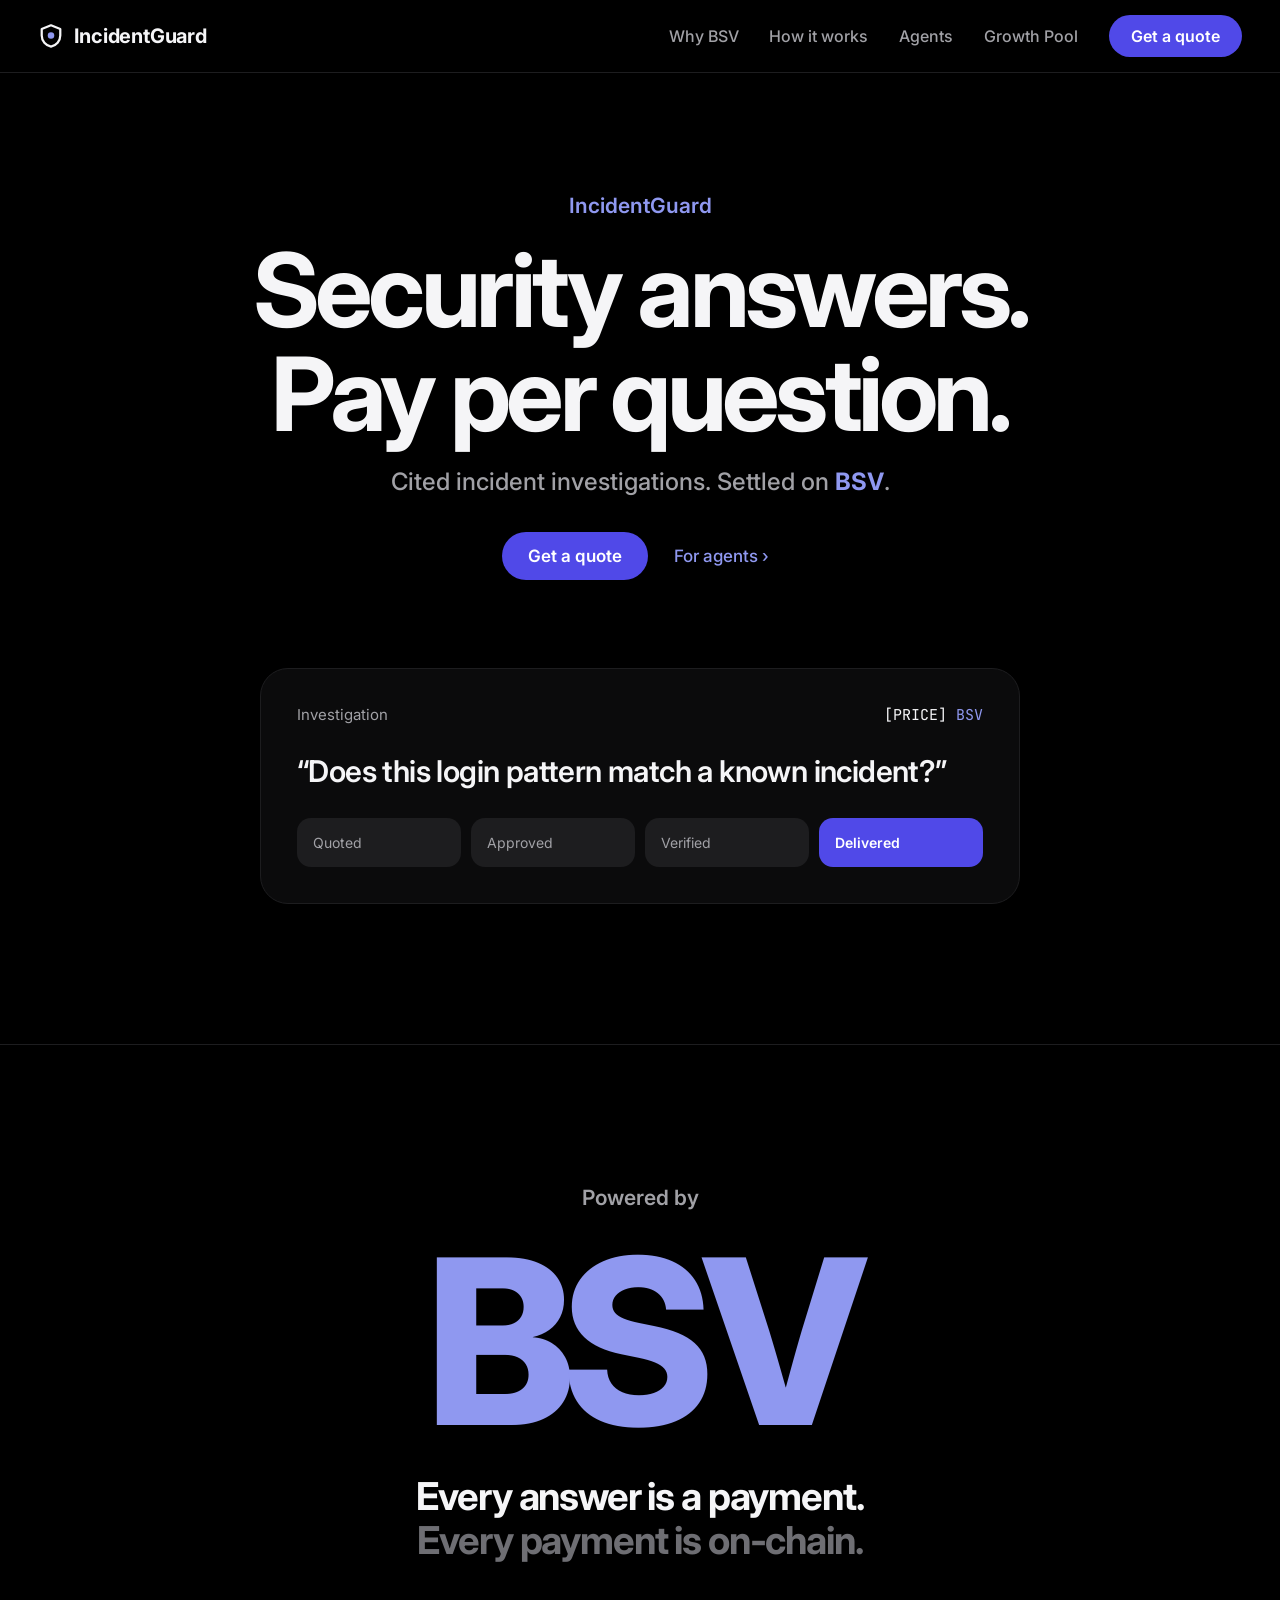
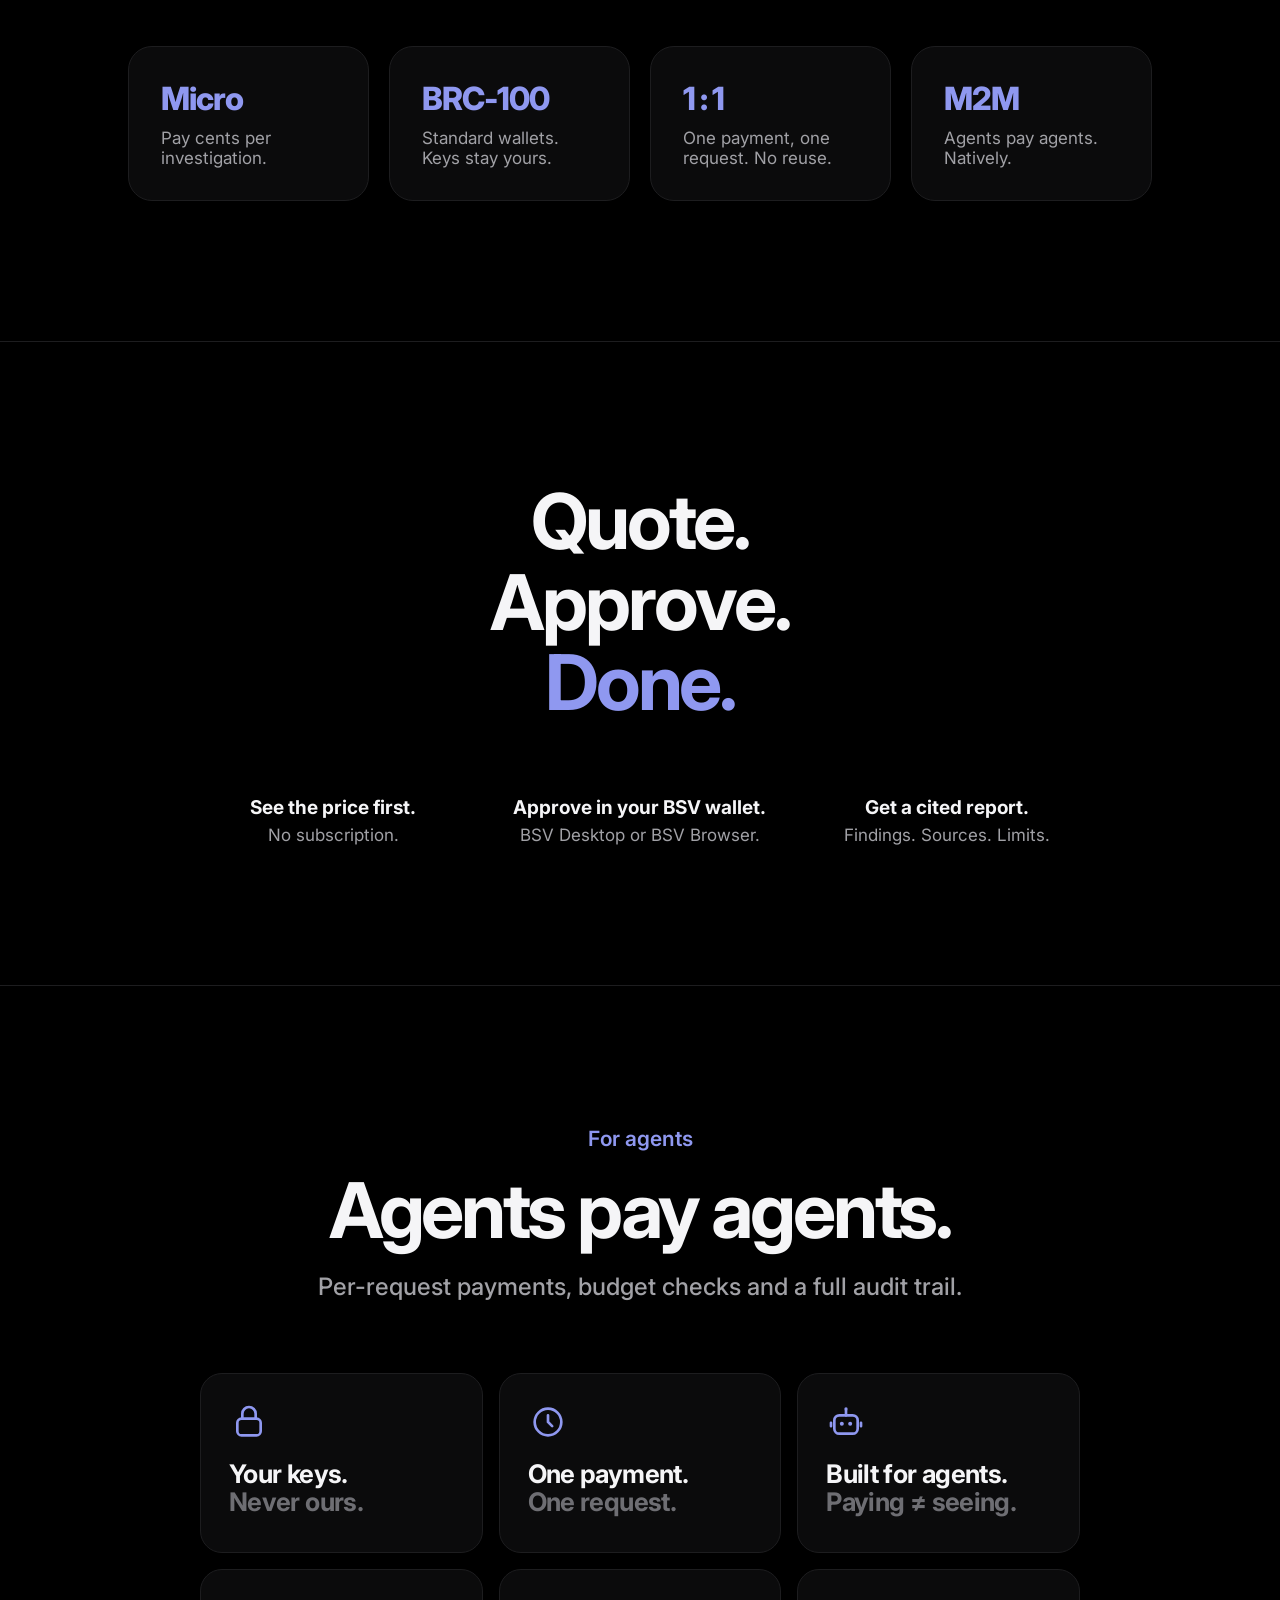
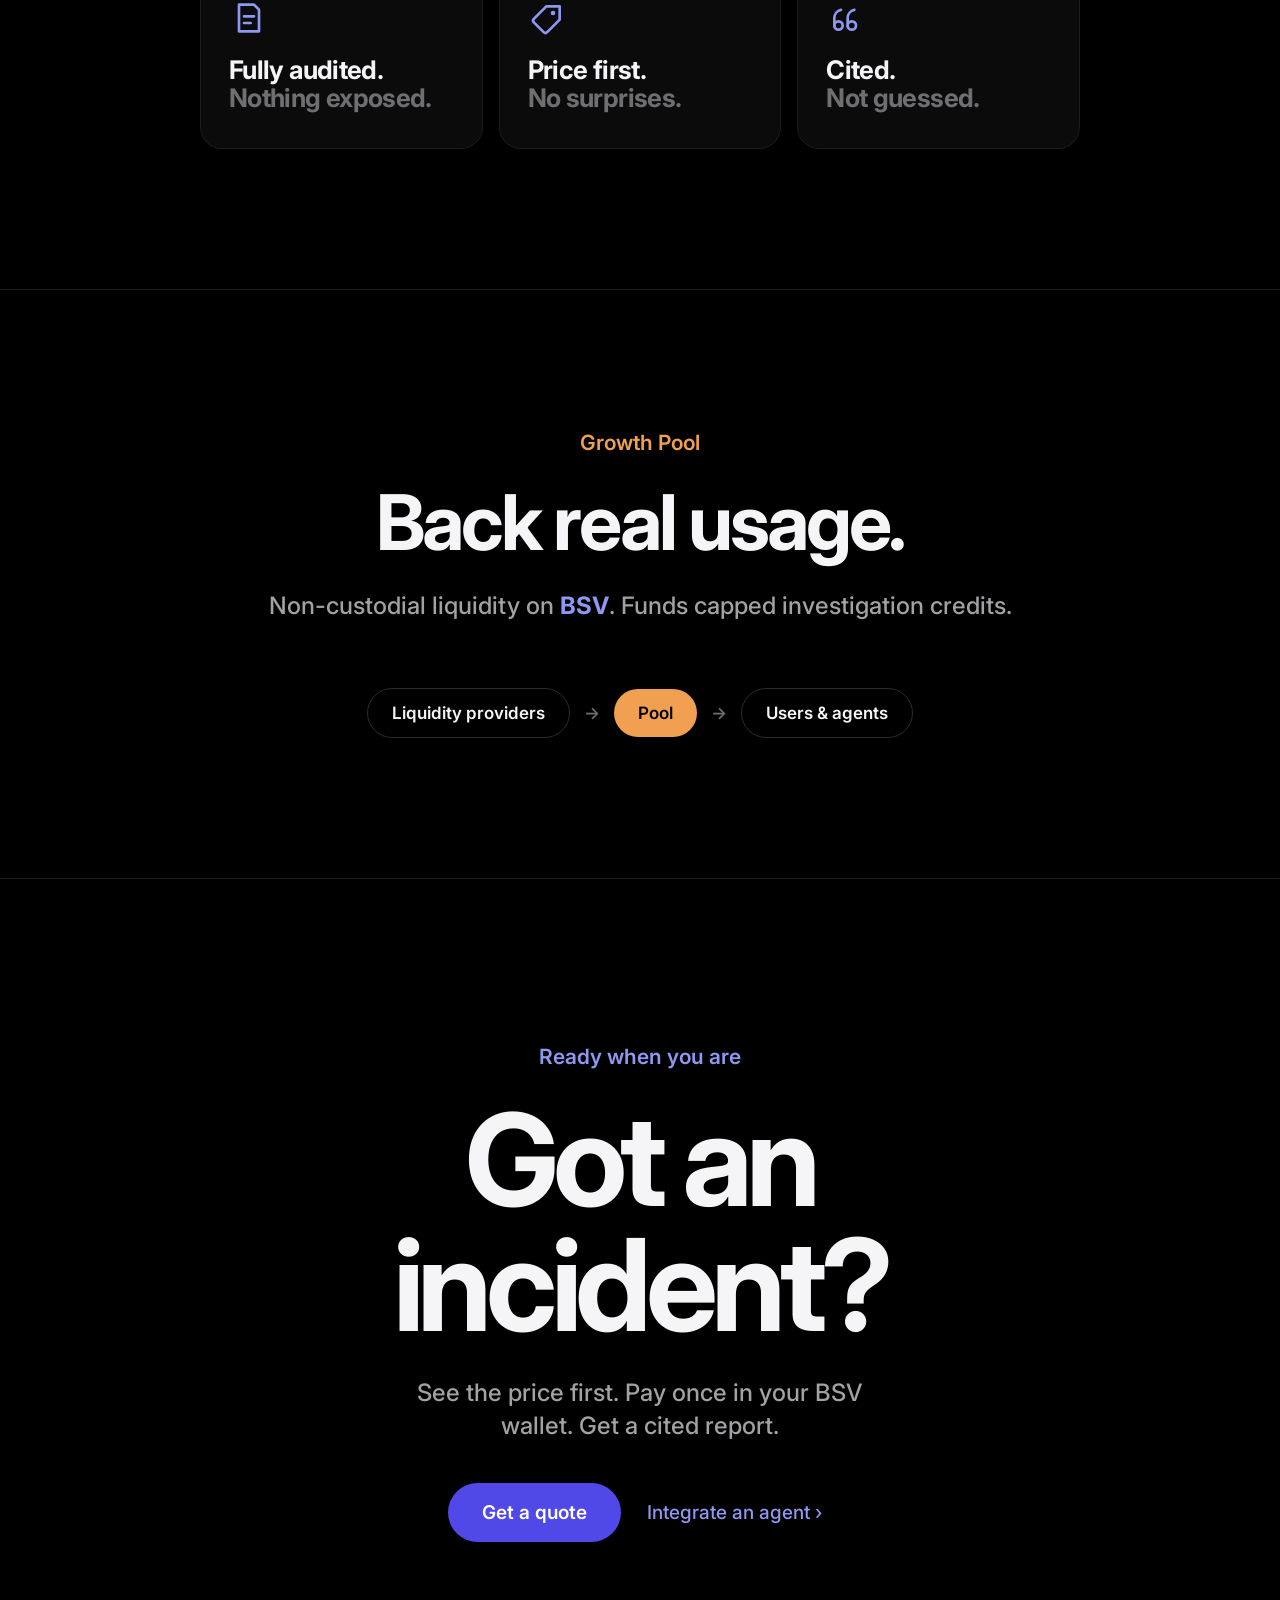
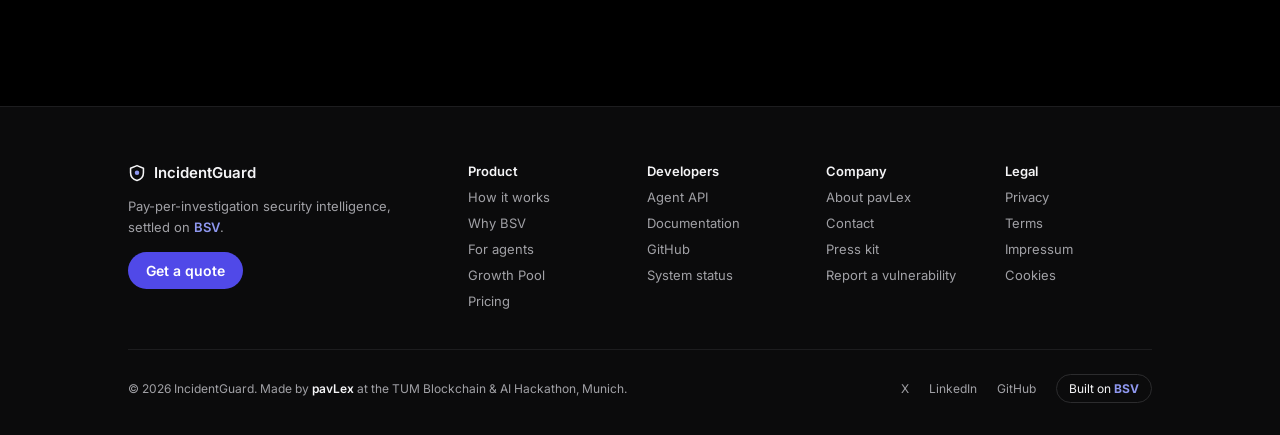
==== landing-page/index.html @ cf5971af "Landing page: full-screen closing CTA section Co-Authored-By: Claude Opus 5.5 <noreply@anthropic.com" ====
<!doctype html>
<html lang="en">
<head>
<meta charset="utf-8">
<meta name="viewport" content="width=device-width, initial-scale=1">
<title>IncidentGuard — security answers, pay per question, on BSV</title>
<meta name="description" content="Cited incident investigations, paid per request and settled on BSV. Built by pavLex at the TUM Blockchain & AI Hackathon 2026.">
<link rel="preconnect" href="https://fonts.googleapis.com">
<link href="https://fonts.googleapis.com/css2?family=Inter:wght@400;500;600;700;800&amp;family=JetBrains+Mono:wght@400;500&amp;display=swap" rel="stylesheet">
<style>
/* Accent colours: change these two to restyle the page (e.g. once the BSV brandbook is confirmed) */
:root{--accent:#5049E8;--accent-text:#8F98F0;--ember:#F0A050}
html{scroll-behavior:smooth;scroll-padding-top:72px}
body{margin:0;background:#000}
a{color:#F5F5F7}a:hover{color:#FFFFFF}
header nav a:not(.cta):hover{color:#F5F5F7 !important}
.cta{transition:filter .15s}.cta:hover{filter:brightness(1.15)}
/* Scroll reveal (only when JS runs and motion is allowed) */
.js .reveal{opacity:0;transform:translateY(40px);transition:opacity .9s cubic-bezier(.2,.7,.2,1),transform .9s cubic-bezier(.2,.7,.2,1);transition-delay:var(--d,0s)}
.js .reveal.in{opacity:1;transform:none}
@media (prefers-reduced-motion: reduce){html{scroll-behavior:auto}.js .reveal{opacity:1;transform:none;transition:none}}
</style>
</head>
<body>
<div style="font-family: Inter, system-ui, sans-serif; background: #000000; color: #F5F5F7; min-height: 100vh; -webkit-font-smoothing: antialiased">

<header style="position: sticky; top: 0; z-index: 10; background: rgba(0,0,0,0.8); backdrop-filter: saturate(180%) blur(20px); -webkit-backdrop-filter: saturate(180%) blur(20px); border-bottom: 1px solid #1D1D1F">
<nav aria-label="Main" style="margin: 0 auto; padding: 0 clamp(20px, 3vw, 48px); min-height: 72px; display: flex; flex-wrap: wrap; align-items: center; justify-content: space-between; gap: 16px">
<a href="#top" style="display: flex; align-items: center; gap: 10px; text-decoration: none; font-weight: 700; font-size: 20px; letter-spacing: -0.01em">
<svg width="26" height="26" viewBox="0 0 28 28" fill="none" aria-hidden="true"><path d="M14 2.5 4 6.5v7c0 6 4.3 10.6 10 12 5.7-1.4 10-6 10-12v-7L14 2.5Z" stroke="#F5F5F7" stroke-width="2.4" stroke-linejoin="round"></path><circle cx="14" cy="13.5" r="3.5" fill="var(--accent-text)"></circle></svg>
IncidentGuard
</a>
<div style="display: flex; flex-wrap: wrap; align-items: center; gap: clamp(18px, 2.4vw, 36px); font-size: 16px; font-weight: 500; color: #A1A1A6">
<a href="#bsv" style="text-decoration: none; color: #A1A1A6">Why BSV</a>
<a href="#how" style="text-decoration: none; color: #A1A1A6">How it works</a>
<a href="#agents" style="text-decoration: none; color: #A1A1A6">Agents</a>
<a href="#pool" style="text-decoration: none; color: #A1A1A6">Growth Pool</a>
<a class="cta" href="#quote" style="text-decoration: none; background: var(--accent); color: #FFFFFF; padding: 11px 22px; border-radius: 980px; font-weight: 600">Get a quote</a>
</div>
</nav>
</header>

<section id="top" style="padding: 120px 24px 40px; display: flex; flex-direction: column; align-items: center; text-align: center; gap: 20px">
<p style="margin: 0; font-size: 21px; font-weight: 600; color: var(--accent-text)">IncidentGuard</p>
<h1 style="margin: 0; font-size: clamp(48px, 8vw, 104px); line-height: 1.02; letter-spacing: -0.045em; font-weight: 700">Security answers.<br>Pay per question.</h1>
<p style="margin: 0; font-size: clamp(19px, 2vw, 24px); color: #A1A1A6; font-weight: 500">Cited incident investigations. Settled on <span style="color: var(--accent-text); font-weight: 700">BSV</span>.</p>
<div style="display: flex; flex-wrap: wrap; justify-content: center; gap: 16px; padding-top: 16px">
<a href="#quote" style="text-decoration: none; background: var(--accent); color: #FFFFFF; padding: 14px 26px; border-radius: 980px; font-weight: 600; font-size: 17px" class="cta">Get a quote</a>
<a href="#agents" style="text-decoration: none; color: var(--accent-text); padding: 14px 10px; font-weight: 500; font-size: 17px">For agents ›</a>
</div>
</section>

<section aria-label="Product preview" style="padding: 48px 24px 140px; display: flex; justify-content: center">
<div style="width: 100%; max-width: 760px; background: #0B0B0C; border: 1px solid #1D1D1F; border-radius: 28px; padding: 36px; box-sizing: border-box; display: flex; flex-direction: column; gap: 28px">
<div style="display: flex; justify-content: space-between; align-items: center; gap: 12px; flex-wrap: wrap">
<span style="font-size: 15px; color: #A1A1A6">Investigation</span>
<span style="font-family: 'JetBrains Mono', monospace; font-size: 15px; color: #F5F5F7">[PRICE] <span style="color: var(--accent-text)">BSV</span></span>
</div>
<p style="margin: 0; font-size: clamp(22px, 2.6vw, 30px); font-weight: 600; letter-spacing: -0.02em; line-height: 1.25">“Does this login pattern match a known incident?”</p>
<div style="display: grid; grid-template-columns: repeat(auto-fit, minmax(140px, 1fr)); gap: 10px">
<div style="background: #1D1D1F; border-radius: 14px; padding: 16px; font-size: 14px; color: #A1A1A6">Quoted</div>
<div style="background: #1D1D1F; border-radius: 14px; padding: 16px; font-size: 14px; color: #A1A1A6">Approved</div>
<div style="background: #1D1D1F; border-radius: 14px; padding: 16px; font-size: 14px; color: #A1A1A6">Verified</div>
<div style="background: var(--accent); border-radius: 14px; padding: 16px; font-size: 14px; color: #FFFFFF; font-weight: 600">Delivered</div>
</div>
</div>
</section>

<section id="bsv" style="padding: 140px 24px; display: flex; flex-direction: column; align-items: center; text-align: center; gap: 28px; border-top: 1px solid #1D1D1F">
<p style="margin: 0; font-size: 21px; font-weight: 600; color: #A1A1A6">Powered by</p>
<h2 style="margin: 0; font-size: clamp(96px, 18vw, 240px); line-height: 0.9; letter-spacing: -0.06em; font-weight: 800; color: var(--accent-text)">BSV</h2>
<p style="margin: 0; font-size: clamp(24px, 3vw, 40px); line-height: 1.15; letter-spacing: -0.03em; font-weight: 700; max-width: 18ch">Every answer is a payment.<br><span style="color: #6E6E73">Every payment is on-chain.</span></p>
<div style="width: 100%; max-width: 1024px; display: grid; grid-template-columns: repeat(auto-fit, minmax(220px, 1fr)); gap: 20px; padding-top: 56px; text-align: left">
<div style="background: #0B0B0C; border: 1px solid #1D1D1F; border-radius: 24px; padding: 32px; display: flex; flex-direction: column; gap: 10px"><span style="font-size: 32px; font-weight: 800; letter-spacing: -0.03em; color: var(--accent-text)">Micro</span><span style="font-size: 17px; color: #A1A1A6">Pay cents per investigation.</span></div>
<div style="background: #0B0B0C; border: 1px solid #1D1D1F; border-radius: 24px; padding: 32px; display: flex; flex-direction: column; gap: 10px"><span style="font-size: 32px; font-weight: 800; letter-spacing: -0.03em; color: var(--accent-text)">BRC-100</span><span style="font-size: 17px; color: #A1A1A6">Standard wallets. Keys stay yours.</span></div>
<div style="background: #0B0B0C; border: 1px solid #1D1D1F; border-radius: 24px; padding: 32px; display: flex; flex-direction: column; gap: 10px"><span style="font-size: 32px; font-weight: 800; letter-spacing: -0.03em; color: var(--accent-text)">1 : 1</span><span style="font-size: 17px; color: #A1A1A6">One payment, one request. No reuse.</span></div>
<div style="background: #0B0B0C; border: 1px solid #1D1D1F; border-radius: 24px; padding: 32px; display: flex; flex-direction: column; gap: 10px"><span style="font-size: 32px; font-weight: 800; letter-spacing: -0.03em; color: var(--accent-text)">M2M</span><span style="font-size: 17px; color: #A1A1A6">Agents pay agents. Natively.</span></div>
</div>
</section>

<section id="how" style="padding: 140px 24px; display: flex; flex-direction: column; align-items: center; text-align: center; gap: 72px; border-top: 1px solid #1D1D1F">
<h2 style="margin: 0; font-size: clamp(40px, 6vw, 80px); line-height: 1.05; letter-spacing: -0.04em; font-weight: 700">Quote.<br>Approve.<br><span style="color: var(--accent-text)">Done.</span></h2>
<div style="width: 100%; max-width: 880px; display: grid; grid-template-columns: repeat(auto-fit, minmax(220px, 1fr)); gap: 40px">
<div style="display: flex; flex-direction: column; gap: 6px"><strong style="font-size: 19px">See the price first.</strong><span style="font-size: 17px; color: #A1A1A6">No subscription.</span></div>
<div style="display: flex; flex-direction: column; gap: 6px"><strong style="font-size: 19px">Approve in your BSV wallet.</strong><span style="font-size: 17px; color: #A1A1A6">BSV Desktop or BSV Browser.</span></div>
<div style="display: flex; flex-direction: column; gap: 6px"><strong style="font-size: 19px">Get a cited report.</strong><span style="font-size: 17px; color: #A1A1A6">Findings. Sources. Limits.</span></div>
</div>
</section>

<section id="agents" style="padding: 140px 24px; display: flex; flex-direction: column; align-items: center; gap: 72px; border-top: 1px solid #1D1D1F">
<div style="display: flex; flex-direction: column; align-items: center; text-align: center; gap: 20px">
<p style="margin: 0; font-size: 21px; font-weight: 600; color: var(--accent-text)">For agents</p>
<h2 style="margin: 0; font-size: clamp(40px, 6vw, 80px); line-height: 1.05; letter-spacing: -0.04em; font-weight: 700">Agents pay agents.</h2>
<p style="margin: 0; font-size: clamp(19px, 2vw, 24px); color: #A1A1A6; font-weight: 500">Per-request payments, budget checks and a full audit trail.</p>
</div>
<div style="width: 100%; max-width: 880px; margin: 0 auto; display: grid; grid-template-columns: repeat(auto-fit, minmax(240px, 1fr)); gap: 16px">
<div style="background: #0B0B0C; border: 1px solid #1D1D1F; border-radius: 22px; padding: 28px; min-height: 180px; box-sizing: border-box; display: flex; flex-direction: column; justify-content: flex-start; gap: 18px">
<svg width="40" height="40" viewBox="0 0 24 24" fill="none" aria-hidden="true"><rect x="5" y="10" width="14" height="10" rx="2.5" stroke="var(--accent-text)" stroke-width="1.6"></rect><path d="M8 10V7a4 4 0 0 1 8 0v3" stroke="var(--accent-text)" stroke-width="1.6" stroke-linecap="round"></path></svg>
<h3 style="margin: 0; font-size: clamp(22px, 2vw, 28px); line-height: 1.1; letter-spacing: -0.025em">Your keys.<br><span style="color: #6E6E73">Never ours.</span></h3>
</div>
<div style="background: #0B0B0C; border: 1px solid #1D1D1F; border-radius: 22px; padding: 28px; min-height: 180px; box-sizing: border-box; display: flex; flex-direction: column; justify-content: flex-start; gap: 18px">
<svg width="40" height="40" viewBox="0 0 24 24" fill="none" aria-hidden="true"><circle cx="12" cy="12" r="8" stroke="var(--accent-text)" stroke-width="1.6"></circle><path d="M12 8v4l2.5 2.5" stroke="var(--accent-text)" stroke-width="1.6" stroke-linecap="round"></path></svg>
<h3 style="margin: 0; font-size: clamp(22px, 2vw, 28px); line-height: 1.1; letter-spacing: -0.025em">One payment.<br><span style="color: #6E6E73">One request.</span></h3>
</div>
<div style="background: #0B0B0C; border: 1px solid #1D1D1F; border-radius: 22px; padding: 28px; min-height: 180px; box-sizing: border-box; display: flex; flex-direction: column; justify-content: flex-start; gap: 18px">
<svg width="40" height="40" viewBox="0 0 24 24" fill="none" aria-hidden="true"><rect x="5" y="8" width="14" height="11" rx="3" stroke="var(--accent-text)" stroke-width="1.6"></rect><path d="M12 8V5M12 5h0" stroke="var(--accent-text)" stroke-width="1.6" stroke-linecap="round"></path><circle cx="12" cy="4.2" r="1" fill="var(--accent-text)"></circle><circle cx="9.5" cy="13" r="1.2" fill="var(--accent-text)"></circle><circle cx="14.5" cy="13" r="1.2" fill="var(--accent-text)"></circle><path d="M3 12.5v2M21 12.5v2" stroke="var(--accent-text)" stroke-width="1.6" stroke-linecap="round"></path></svg>
<h3 style="margin: 0; font-size: clamp(22px, 2vw, 28px); line-height: 1.1; letter-spacing: -0.025em">Built for agents.<br><span style="color: #6E6E73">Paying ≠ seeing.</span></h3>
</div>
<div style="background: #0B0B0C; border: 1px solid #1D1D1F; border-radius: 22px; padding: 28px; min-height: 180px; box-sizing: border-box; display: flex; flex-direction: column; justify-content: flex-start; gap: 18px">
<svg width="40" height="40" viewBox="0 0 24 24" fill="none" aria-hidden="true"><path d="M6 4h9l3 3v13H6z" stroke="var(--accent-text)" stroke-width="1.6" stroke-linejoin="round"></path><path d="M9 11h6M9 15h4" stroke="var(--accent-text)" stroke-width="1.6" stroke-linecap="round"></path></svg>
<h3 style="margin: 0; font-size: clamp(22px, 2vw, 28px); line-height: 1.1; letter-spacing: -0.025em">Fully audited.<br><span style="color: #6E6E73">Nothing exposed.</span></h3>
</div>
<div style="background: #0B0B0C; border: 1px solid #1D1D1F; border-radius: 22px; padding: 28px; min-height: 180px; box-sizing: border-box; display: flex; flex-direction: column; justify-content: flex-start; gap: 18px">
<svg width="40" height="40" viewBox="0 0 24 24" fill="none" aria-hidden="true"><path d="M3.5 12.5 11 5h8v8l-7.5 7.5a1.5 1.5 0 0 1-2.1 0l-5.9-5.9a1.5 1.5 0 0 1 0-2.1Z" stroke="var(--accent-text)" stroke-width="1.6" stroke-linejoin="round"></path><circle cx="15" cy="9" r="1.4" fill="var(--accent-text)"></circle></svg>
<h3 style="margin: 0; font-size: clamp(22px, 2vw, 28px); line-height: 1.1; letter-spacing: -0.025em">Price first.<br><span style="color: #6E6E73">No surprises.</span></h3>
</div>
<div style="background: #0B0B0C; border: 1px solid #1D1D1F; border-radius: 22px; padding: 28px; min-height: 180px; box-sizing: border-box; display: flex; flex-direction: column; justify-content: flex-start; gap: 18px">
<svg width="40" height="40" viewBox="0 0 24 24" fill="none" aria-hidden="true"><path d="M5 17V12a5 5 0 0 1 4-4.9M13 17v-5a5 5 0 0 1 4-4.9" stroke="var(--accent-text)" stroke-width="1.6" stroke-linecap="round"></path><circle cx="7.5" cy="16.5" r="2.5" stroke="var(--accent-text)" stroke-width="1.6"></circle><circle cx="15.5" cy="16.5" r="2.5" stroke="var(--accent-text)" stroke-width="1.6"></circle></svg>
<h3 style="margin: 0; font-size: clamp(22px, 2vw, 28px); line-height: 1.1; letter-spacing: -0.025em">Cited.<br><span style="color: #6E6E73">Not guessed.</span></h3>
</div>
</div>
</section>

<section id="pool" style="padding: 140px 24px; display: flex; flex-direction: column; align-items: center; text-align: center; gap: 28px; border-top: 1px solid #1D1D1F">
<p style="margin: 0; font-size: 21px; font-weight: 600; color: var(--ember)">Growth Pool</p>
<h2 style="margin: 0; font-size: clamp(40px, 6vw, 80px); line-height: 1.05; letter-spacing: -0.04em; font-weight: 700">Back real usage.</h2>
<p style="margin: 0; font-size: clamp(19px, 2vw, 24px); color: #A1A1A6; font-weight: 500">Non-custodial liquidity on <span style="color: var(--accent-text); font-weight: 700">BSV</span>. Funds capped investigation credits.</p>
<div style="display: flex; flex-wrap: wrap; justify-content: center; align-items: center; gap: 14px; padding-top: 40px; font-size: 17px; font-weight: 600">
<span style="border: 1px solid #2C2C2E; border-radius: 980px; padding: 14px 24px">Liquidity providers</span>
<span aria-hidden="true" style="color: #6E6E73">→</span>
<span style="background: var(--ember); color: #000000; border-radius: 980px; padding: 14px 24px">Pool</span>
<span aria-hidden="true" style="color: #6E6E73">→</span>
<span style="border: 1px solid #2C2C2E; border-radius: 980px; padding: 14px 24px">Users &amp; agents</span>
</div>
</section>

<section id="quote" style="min-height: calc(100vh - 72px); min-height: calc(100svh - 72px); box-sizing: border-box; padding: 120px 24px; display: flex; flex-direction: column; align-items: center; justify-content: center; text-align: center; gap: 28px; border-top: 1px solid #1D1D1F">
<p style="margin: 0; font-size: 21px; font-weight: 600; color: var(--accent-text)">Ready when you are</p>
<h2 style="margin: 0; font-size: clamp(56px, 10vw, 144px); line-height: 0.98; letter-spacing: -0.05em; font-weight: 700">Got an<br>incident?</h2>
<p style="margin: 0; max-width: 32ch; font-size: clamp(19px, 2vw, 24px); line-height: 1.4; color: #A1A1A6; font-weight: 500">See the price first. Pay once in your BSV wallet. Get a cited report.</p>
<div style="display: flex; flex-wrap: wrap; justify-content: center; align-items: center; gap: 16px; padding-top: 12px">
<a class="cta" href="#top" style="text-decoration: none; background: var(--accent); color: #FFFFFF; padding: 18px 34px; border-radius: 980px; font-weight: 600; font-size: 19px">Get a quote</a>
<a href="#agents" style="text-decoration: none; color: var(--accent-text); padding: 18px 10px; font-weight: 500; font-size: 19px">Integrate an agent ›</a>
</div>
</section>

<footer style="border-top: 1px solid #1D1D1F; background: #0B0B0C">
<div style="max-width: 1024px; margin: 0 auto; padding: 56px 24px 32px; display: flex; flex-direction: column; gap: 40px; font-size: 13px; color: #A1A1A6">

<div style="display: flex; flex-wrap: wrap; justify-content: space-between; gap: 40px">
<div style="flex: 1 1 260px; display: flex; flex-direction: column; gap: 14px; max-width: 300px">
<span style="display: flex; align-items: center; gap: 8px; font-weight: 600; font-size: 15px; color: #F5F5F7">
<svg width="18" height="18" viewBox="0 0 28 28" fill="none" aria-hidden="true"><path d="M14 2.5 4 6.5v7c0 6 4.3 10.6 10 12 5.7-1.4 10-6 10-12v-7L14 2.5Z" stroke="#F5F5F7" stroke-width="2.4" stroke-linejoin="round"></path><circle cx="14" cy="13.5" r="3.5" fill="var(--accent-text)"></circle></svg>
IncidentGuard
</span>
<span style="line-height: 1.6">Pay-per-investigation security intelligence, settled on <span style="color: var(--accent-text); font-weight: 600">BSV</span>.</span>
<a href="#quote" style="align-self: flex-start; text-decoration: none; background: var(--accent); color: #FFFFFF; padding: 10px 18px; border-radius: 980px; font-weight: 600; font-size: 14px">Get a quote</a>
</div>

<nav aria-label="Footer" style="flex: 2 1 520px; display: grid; grid-template-columns: repeat(auto-fit, minmax(130px, 1fr)); gap: 32px">
<div style="display: flex; flex-direction: column; gap: 10px">
<strong style="color: #F5F5F7; font-size: 13px; font-weight: 600">Product</strong>
<a href="#how" style="text-decoration: none; color: #A1A1A6">How it works</a>
<a href="#bsv" style="text-decoration: none; color: #A1A1A6">Why BSV</a>
<a href="#agents" style="text-decoration: none; color: #A1A1A6">For agents</a>
<a href="#pool" style="text-decoration: none; color: #A1A1A6">Growth Pool</a>
<a href="#quote" style="text-decoration: none; color: #A1A1A6">Pricing</a>
</div>
<div style="display: flex; flex-direction: column; gap: 10px">
<strong style="color: #F5F5F7; font-size: 13px; font-weight: 600">Developers</strong>
<a href="#" style="text-decoration: none; color: #A1A1A6">Agent API</a>
<a href="#" style="text-decoration: none; color: #A1A1A6">Documentation</a>
<a href="#" style="text-decoration: none; color: #A1A1A6">GitHub</a>
<a href="#" style="text-decoration: none; color: #A1A1A6">System status</a>
</div>
<div style="display: flex; flex-direction: column; gap: 10px">
<strong style="color: #F5F5F7; font-size: 13px; font-weight: 600">Company</strong>
<a href="#" style="text-decoration: none; color: #A1A1A6">About pavLex</a>
<a href="#" style="text-decoration: none; color: #A1A1A6">Contact</a>
<a href="#" style="text-decoration: none; color: #A1A1A6">Press kit</a>
<a href="#" style="text-decoration: none; color: #A1A1A6">Report a vulnerability</a>
</div>
<div style="display: flex; flex-direction: column; gap: 10px">
<strong style="color: #F5F5F7; font-size: 13px; font-weight: 600">Legal</strong>
<a href="#" style="text-decoration: none; color: #A1A1A6">Privacy</a>
<a href="#" style="text-decoration: none; color: #A1A1A6">Terms</a>
<a href="#" style="text-decoration: none; color: #A1A1A6">Impressum</a>
<a href="#" style="text-decoration: none; color: #A1A1A6">Cookies</a>
</div>
</nav>
</div>

<div style="display: flex; flex-wrap: wrap; justify-content: space-between; align-items: center; gap: 16px; padding-top: 24px; border-top: 1px solid #1D1D1F; font-size: 12px">
<span>© 2026 IncidentGuard. Made by <span style="color: #F5F5F7; font-weight: 600">pavLex</span> at the TUM Blockchain &amp; AI Hackathon, Munich.</span>
<div style="display: flex; flex-wrap: wrap; align-items: center; gap: 20px">
<a href="#" style="text-decoration: none; color: #A1A1A6">X</a>
<a href="#" style="text-decoration: none; color: #A1A1A6">LinkedIn</a>
<a href="#" style="text-decoration: none; color: #A1A1A6">GitHub</a>
<span style="border: 1px solid #2C2C2E; border-radius: 980px; padding: 6px 12px; color: #F5F5F7">Built on <span style="color: var(--accent-text); font-weight: 700">BSV</span></span>
</div>
</div>

</div>
</footer>

</div>
<script>
(function(){
  if (!('IntersectionObserver' in window)) return;
  document.documentElement.classList.add('js');
  var els=[];
  document.querySelectorAll('main section, body > div > section').forEach(function(sec){
    Array.prototype.forEach.call(sec.children, function(child){
      // grids: stagger each card; other blocks reveal as one
      var isGrid = getComputedStyle(child).display === 'grid';
      var items = isGrid ? Array.prototype.slice.call(child.children) : [child];
      items.forEach(function(el,i){ el.classList.add('reveal'); el.style.setProperty('--d', (isGrid ? i*0.08 : 0)+'s'); els.push(el); });
    });
  });
  var io=new IntersectionObserver(function(entries){
    entries.forEach(function(e){ if(e.isIntersecting){ e.target.classList.add('in'); io.unobserve(e.target); } });
  },{threshold:0.15, rootMargin:'0px 0px -8% 0px'});
  els.forEach(function(el){ io.observe(el); });
})();
</script>
</body>
</html>
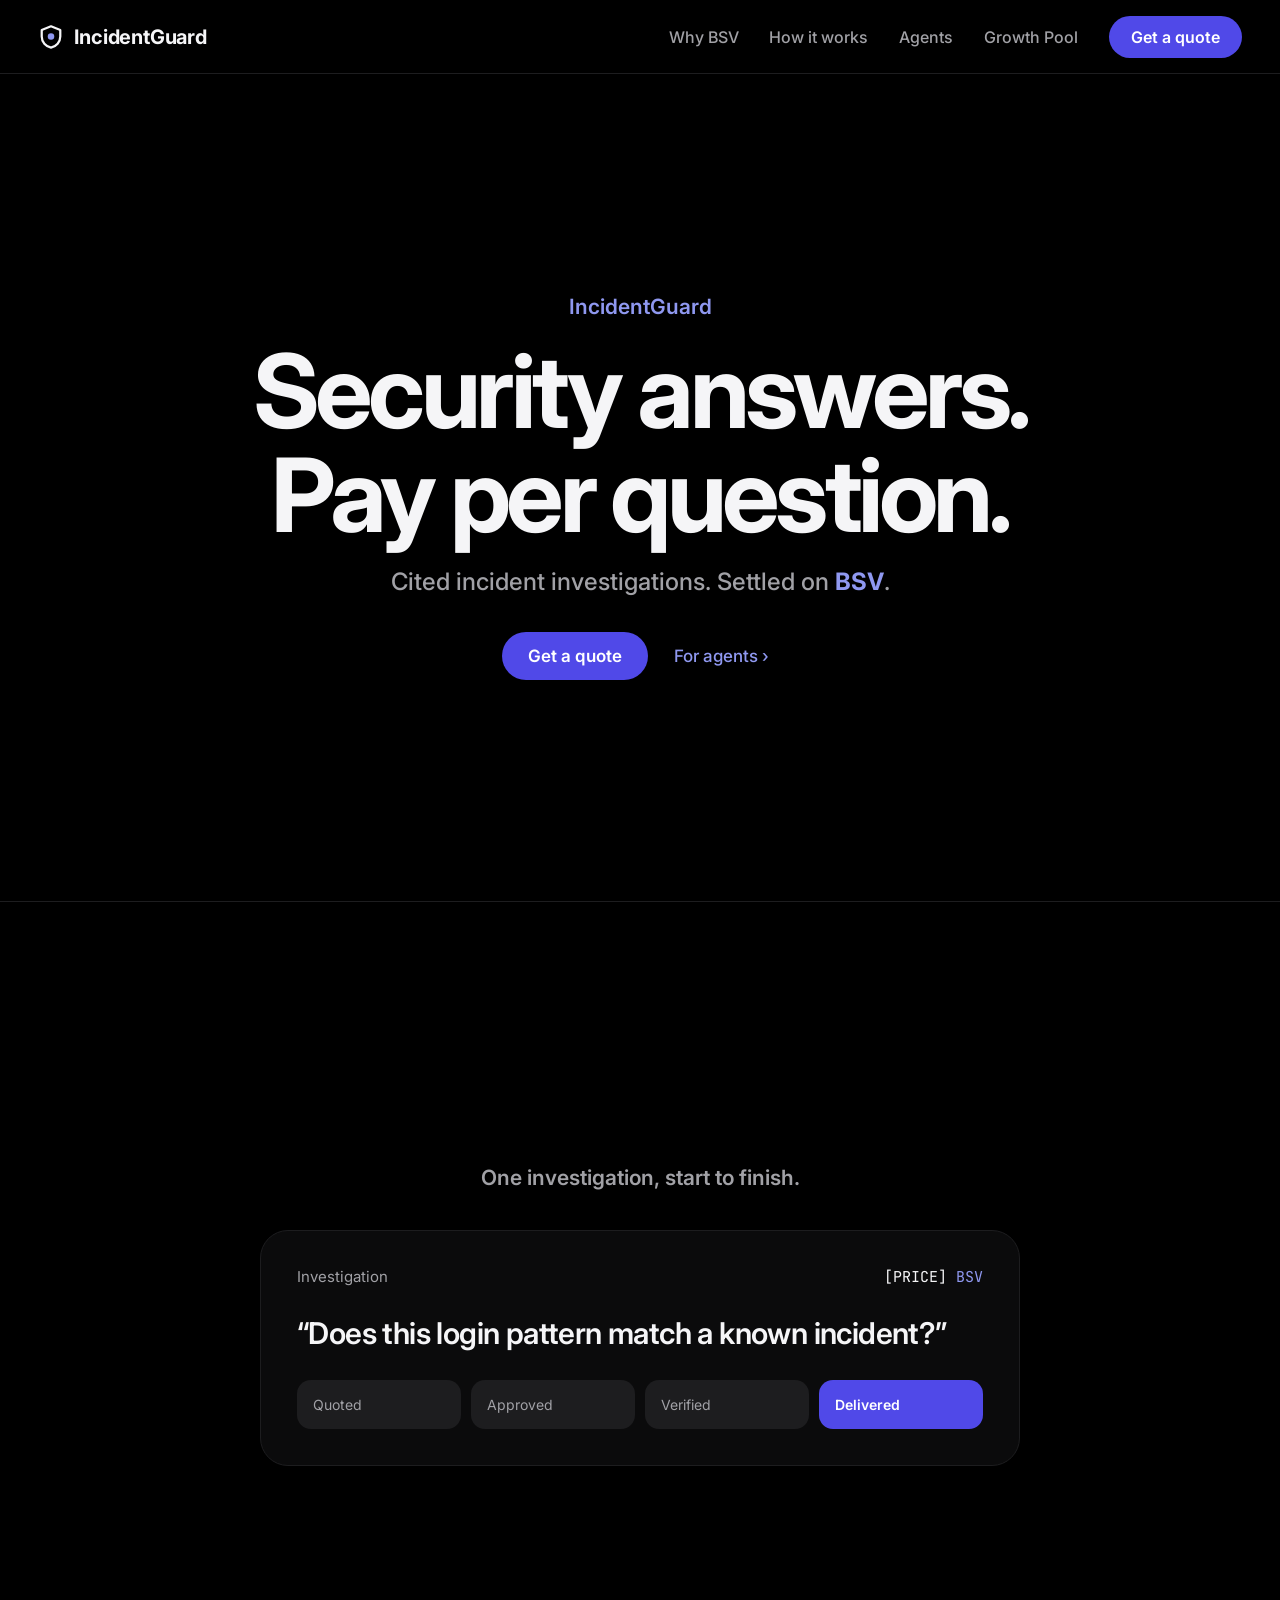
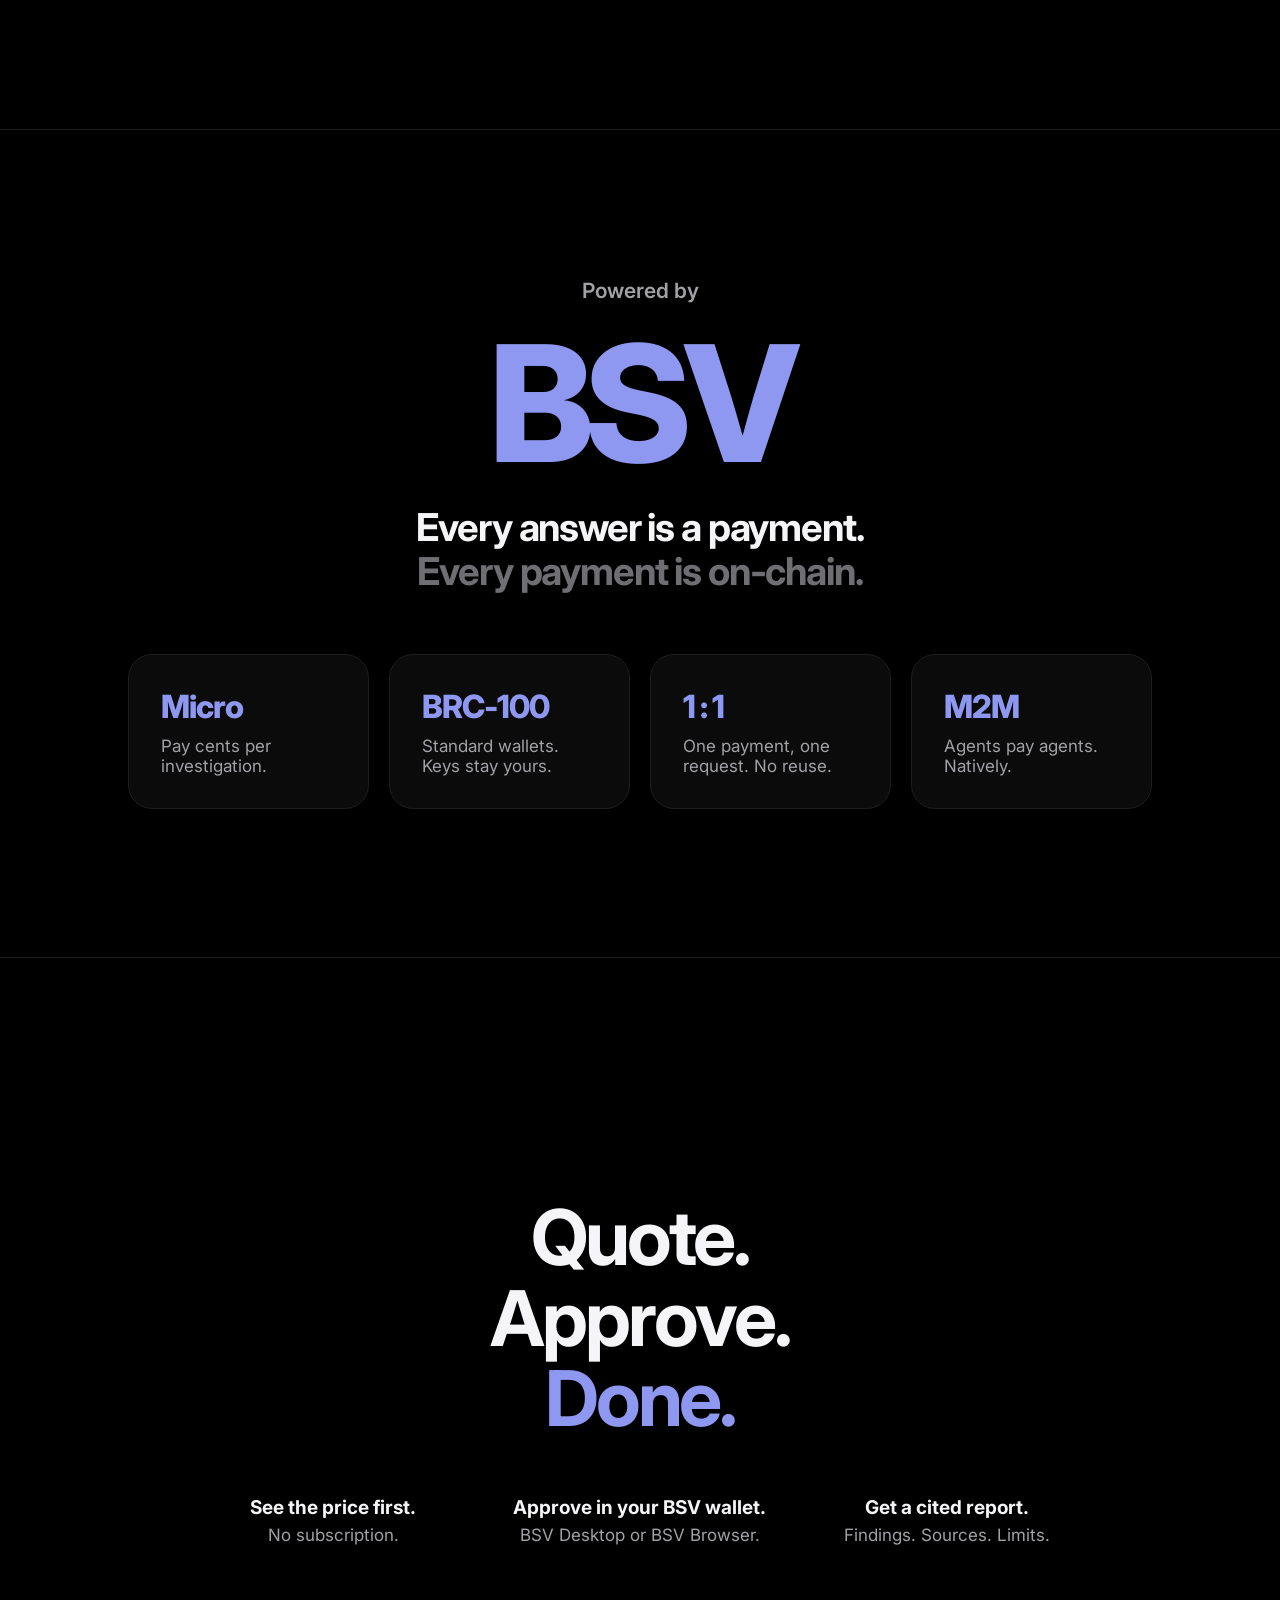
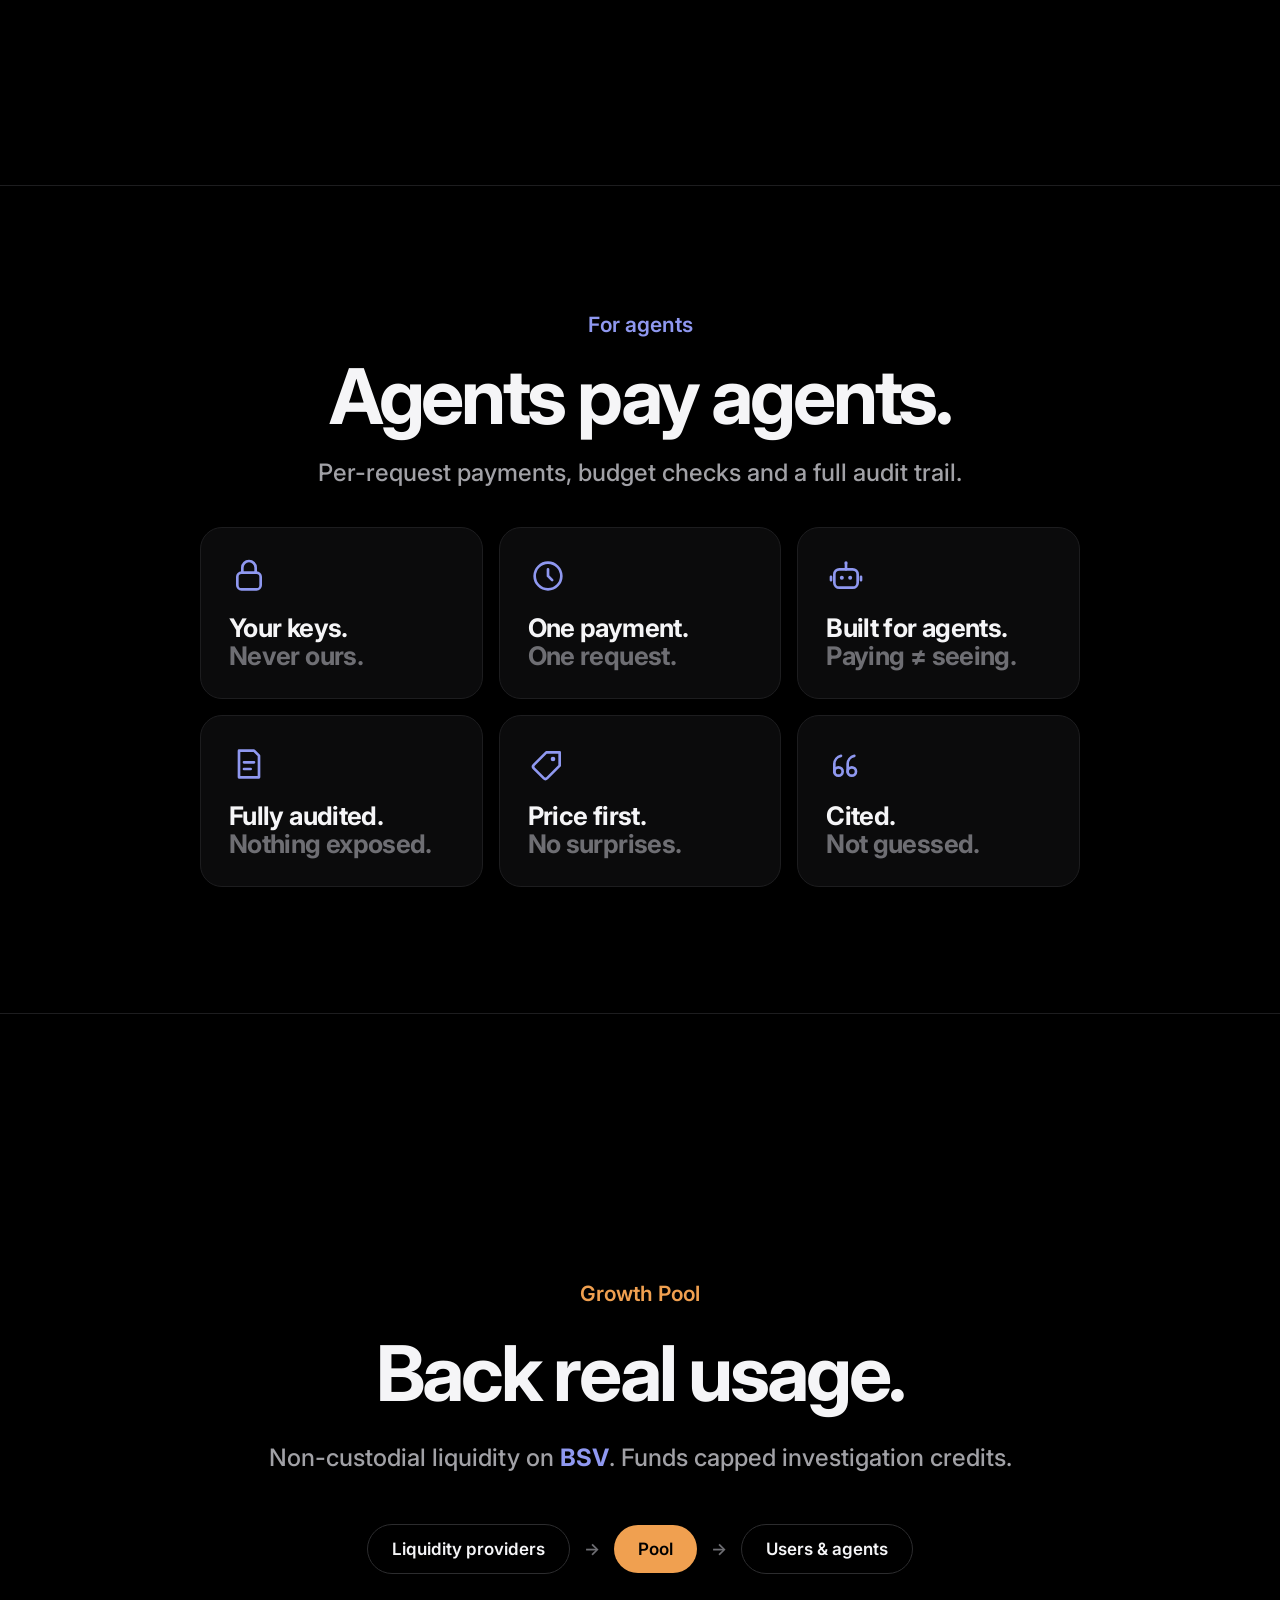
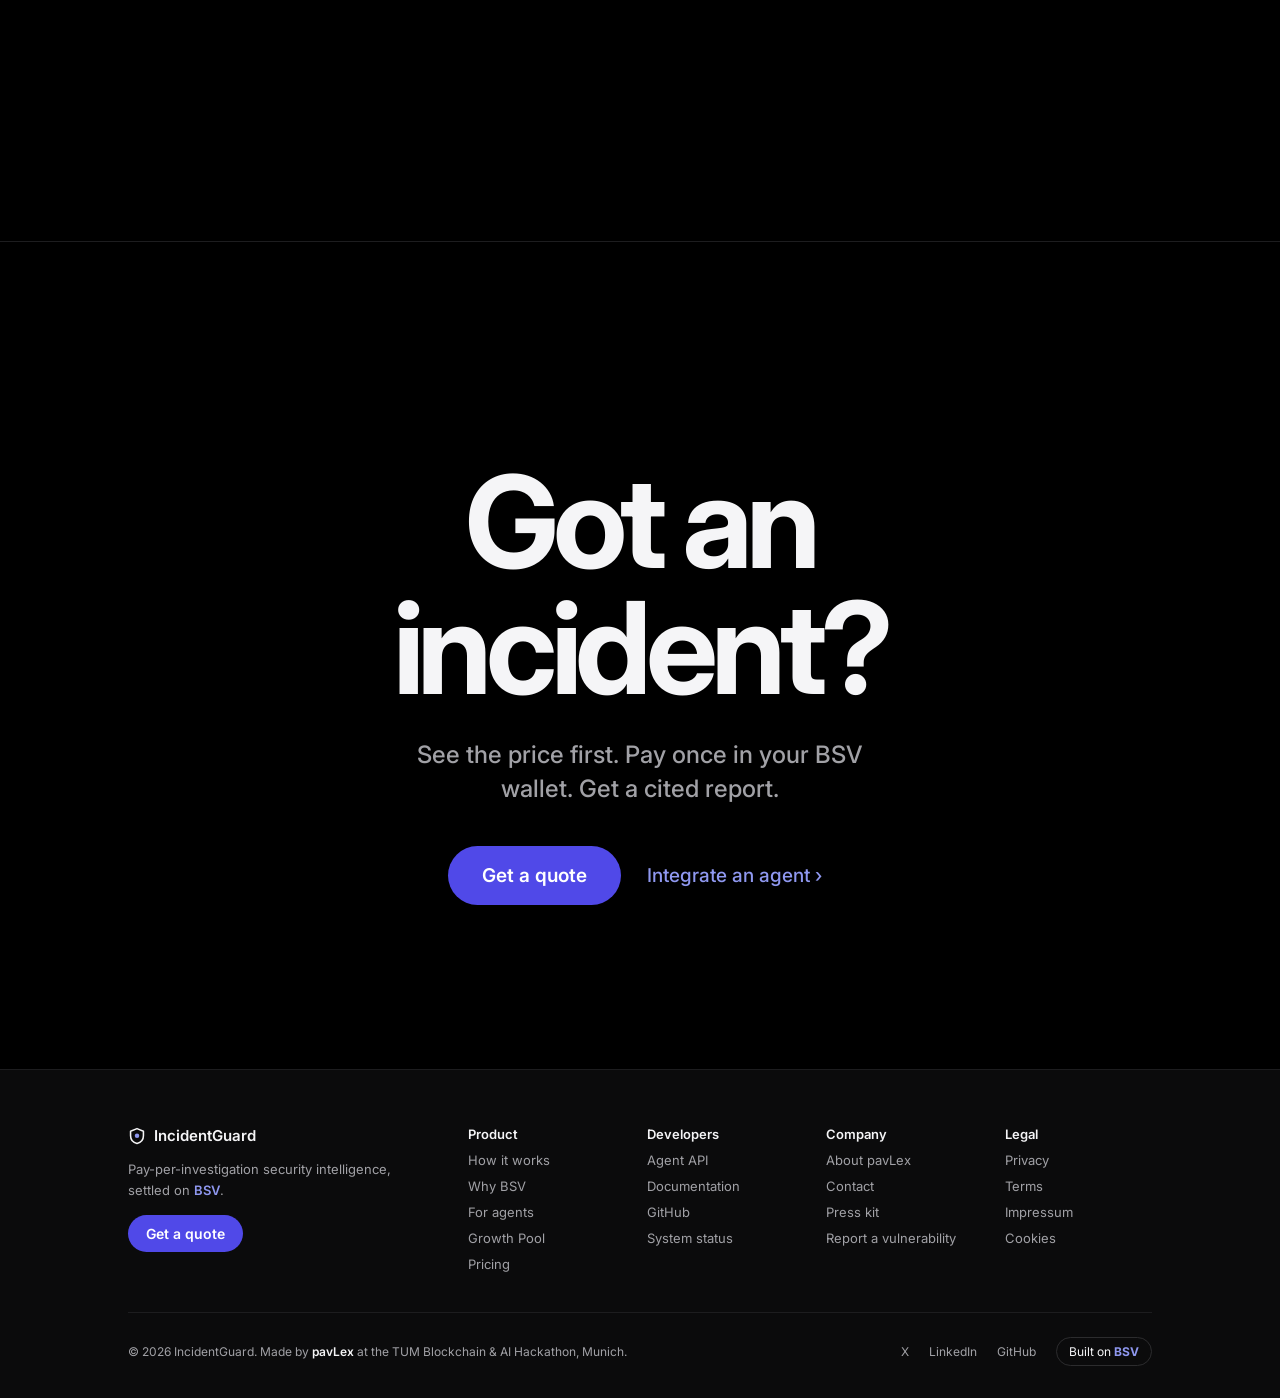
==== commit fdfa9f35: "Landing page: full-screen snap slides, instant centred nav jumps Co-Authored-By: Claude Opus 5.5 <no" ====
--- a/landing-page/index.html
+++ b/landing-page/index.html
@@ -10,15 +10,21 @@
 <style>
 /* Accent colours: change these two to restyle the page (e.g. once the BSV brandbook is confirmed) */
 :root{--accent:#5049E8;--accent-text:#8F98F0;--ember:#F0A050}
-html{scroll-behavior:smooth;scroll-padding-top:72px}
+html{scroll-padding-top:72px}
 body{margin:0;background:#000}
 a{color:#F5F5F7}a:hover{color:#FFFFFF}
 header nav a:not(.cta):hover{color:#F5F5F7 !important}
 .cta{transition:filter .15s}.cta:hover{filter:brightness(1.15)}
+/* Full-screen slides: one scroll = one section */
+html{scroll-snap-type:y mandatory}
+.slide{min-height:calc(100vh - 72px);min-height:calc(100svh - 72px);box-sizing:border-box;scroll-snap-align:start;scroll-snap-stop:always;display:flex;flex-direction:column;justify-content:center}
+footer{scroll-snap-align:end}
+/* Phones and short screens: gentle snapping so tall sections stay readable */
+@media (max-width:700px),(max-height:720px){html{scroll-snap-type:y proximity}.slide{scroll-snap-stop:normal}}
 /* Scroll reveal (only when JS runs and motion is allowed) */
 .js .reveal{opacity:0;transform:translateY(40px);transition:opacity .9s cubic-bezier(.2,.7,.2,1),transform .9s cubic-bezier(.2,.7,.2,1);transition-delay:var(--d,0s)}
 .js .reveal.in{opacity:1;transform:none}
-@media (prefers-reduced-motion: reduce){html{scroll-behavior:auto}.js .reveal{opacity:1;transform:none;transition:none}}
+@media (prefers-reduced-motion: reduce){.js .reveal{opacity:1;transform:none;transition:none}}
 </style>
 </head>
 <body>
@@ -40,7 +46,7 @@
 </nav>
 </header>
 
-<section id="top" style="padding: 120px 24px 40px; display: flex; flex-direction: column; align-items: center; text-align: center; gap: 20px">
+<section id="top" class="slide" style="padding: clamp(32px, 6vh, 80px) 24px; display: flex; flex-direction: column; align-items: center; text-align: center; gap: 20px">
 <p style="margin: 0; font-size: 21px; font-weight: 600; color: var(--accent-text)">IncidentGuard</p>
 <h1 style="margin: 0; font-size: clamp(48px, 8vw, 104px); line-height: 1.02; letter-spacing: -0.045em; font-weight: 700">Security answers.<br>Pay per question.</h1>
 <p style="margin: 0; font-size: clamp(19px, 2vw, 24px); color: #A1A1A6; font-weight: 500">Cited incident investigations. Settled on <span style="color: var(--accent-text); font-weight: 700">BSV</span>.</p>
@@ -50,7 +56,8 @@
 </div>
 </section>
 
-<section aria-label="Product preview" style="padding: 48px 24px 140px; display: flex; justify-content: center">
+<section aria-label="Product preview" class="slide" style="padding: clamp(32px, 6vh, 80px) 24px; display: flex; align-items: center; gap: 40px; border-top: 1px solid #1D1D1F">
+<p style="margin: 0; font-size: 21px; font-weight: 600; color: #A1A1A6; text-align: center">One investigation, start to finish.</p>
 <div style="width: 100%; max-width: 760px; background: #0B0B0C; border: 1px solid #1D1D1F; border-radius: 28px; padding: 36px; box-sizing: border-box; display: flex; flex-direction: column; gap: 28px">
 <div style="display: flex; justify-content: space-between; align-items: center; gap: 12px; flex-wrap: wrap">
 <span style="font-size: 15px; color: #A1A1A6">Investigation</span>
@@ -66,11 +73,11 @@
 </div>
 </section>
 
-<section id="bsv" style="padding: 140px 24px; display: flex; flex-direction: column; align-items: center; text-align: center; gap: 28px; border-top: 1px solid #1D1D1F">
+<section id="bsv" class="slide" style="padding: clamp(32px, 6vh, 80px) 24px; display: flex; flex-direction: column; align-items: center; text-align: center; gap: 28px; border-top: 1px solid #1D1D1F">
 <p style="margin: 0; font-size: 21px; font-weight: 600; color: #A1A1A6">Powered by</p>
-<h2 style="margin: 0; font-size: clamp(96px, 18vw, 240px); line-height: 0.9; letter-spacing: -0.06em; font-weight: 800; color: var(--accent-text)">BSV</h2>
-<p style="margin: 0; font-size: clamp(24px, 3vw, 40px); line-height: 1.15; letter-spacing: -0.03em; font-weight: 700; max-width: 18ch">Every answer is a payment.<br><span style="color: #6E6E73">Every payment is on-chain.</span></p>
-<div style="width: 100%; max-width: 1024px; display: grid; grid-template-columns: repeat(auto-fit, minmax(220px, 1fr)); gap: 20px; padding-top: 56px; text-align: left">
+<h2 style="margin: 0; font-size: clamp(80px, min(14vw, 18vh), 200px); line-height: 0.9; letter-spacing: -0.06em; font-weight: 800; color: var(--accent-text)">BSV</h2>
+<p style="margin: 0; font-size: clamp(24px, 3vw, 40px); line-height: 1.15; letter-spacing: -0.03em; font-weight: 700; max-width: 26ch">Every answer is a payment.<br><span style="color: #6E6E73">Every payment is on-chain.</span></p>
+<div style="width: 100%; max-width: 1024px; display: grid; grid-template-columns: repeat(auto-fit, minmax(220px, 1fr)); gap: 20px; padding-top: 32px; text-align: left">
 <div style="background: #0B0B0C; border: 1px solid #1D1D1F; border-radius: 24px; padding: 32px; display: flex; flex-direction: column; gap: 10px"><span style="font-size: 32px; font-weight: 800; letter-spacing: -0.03em; color: var(--accent-text)">Micro</span><span style="font-size: 17px; color: #A1A1A6">Pay cents per investigation.</span></div>
 <div style="background: #0B0B0C; border: 1px solid #1D1D1F; border-radius: 24px; padding: 32px; display: flex; flex-direction: column; gap: 10px"><span style="font-size: 32px; font-weight: 800; letter-spacing: -0.03em; color: var(--accent-text)">BRC-100</span><span style="font-size: 17px; color: #A1A1A6">Standard wallets. Keys stay yours.</span></div>
 <div style="background: #0B0B0C; border: 1px solid #1D1D1F; border-radius: 24px; padding: 32px; display: flex; flex-direction: column; gap: 10px"><span style="font-size: 32px; font-weight: 800; letter-spacing: -0.03em; color: var(--accent-text)">1 : 1</span><span style="font-size: 17px; color: #A1A1A6">One payment, one request. No reuse.</span></div>
@@ -78,7 +85,7 @@
 </div>
 </section>
 
-<section id="how" style="padding: 140px 24px; display: flex; flex-direction: column; align-items: center; text-align: center; gap: 72px; border-top: 1px solid #1D1D1F">
+<section id="how" class="slide" style="padding: clamp(32px, 6vh, 80px) 24px; display: flex; flex-direction: column; align-items: center; text-align: center; gap: 56px; border-top: 1px solid #1D1D1F">
 <h2 style="margin: 0; font-size: clamp(40px, 6vw, 80px); line-height: 1.05; letter-spacing: -0.04em; font-weight: 700">Quote.<br>Approve.<br><span style="color: var(--accent-text)">Done.</span></h2>
 <div style="width: 100%; max-width: 880px; display: grid; grid-template-columns: repeat(auto-fit, minmax(220px, 1fr)); gap: 40px">
 <div style="display: flex; flex-direction: column; gap: 6px"><strong style="font-size: 19px">See the price first.</strong><span style="font-size: 17px; color: #A1A1A6">No subscription.</span></div>
@@ -87,45 +94,45 @@
 </div>
 </section>
 
-<section id="agents" style="padding: 140px 24px; display: flex; flex-direction: column; align-items: center; gap: 72px; border-top: 1px solid #1D1D1F">
+<section id="agents" class="slide" style="padding: clamp(32px, 6vh, 80px) 24px; display: flex; flex-direction: column; align-items: center; gap: 40px; border-top: 1px solid #1D1D1F">
 <div style="display: flex; flex-direction: column; align-items: center; text-align: center; gap: 20px">
 <p style="margin: 0; font-size: 21px; font-weight: 600; color: var(--accent-text)">For agents</p>
 <h2 style="margin: 0; font-size: clamp(40px, 6vw, 80px); line-height: 1.05; letter-spacing: -0.04em; font-weight: 700">Agents pay agents.</h2>
 <p style="margin: 0; font-size: clamp(19px, 2vw, 24px); color: #A1A1A6; font-weight: 500">Per-request payments, budget checks and a full audit trail.</p>
 </div>
 <div style="width: 100%; max-width: 880px; margin: 0 auto; display: grid; grid-template-columns: repeat(auto-fit, minmax(240px, 1fr)); gap: 16px">
-<div style="background: #0B0B0C; border: 1px solid #1D1D1F; border-radius: 22px; padding: 28px; min-height: 180px; box-sizing: border-box; display: flex; flex-direction: column; justify-content: flex-start; gap: 18px">
+<div style="background: #0B0B0C; border: 1px solid #1D1D1F; border-radius: 22px; padding: 28px; min-height: 150px; box-sizing: border-box; display: flex; flex-direction: column; justify-content: flex-start; gap: 18px">
 <svg width="40" height="40" viewBox="0 0 24 24" fill="none" aria-hidden="true"><rect x="5" y="10" width="14" height="10" rx="2.5" stroke="var(--accent-text)" stroke-width="1.6"></rect><path d="M8 10V7a4 4 0 0 1 8 0v3" stroke="var(--accent-text)" stroke-width="1.6" stroke-linecap="round"></path></svg>
 <h3 style="margin: 0; font-size: clamp(22px, 2vw, 28px); line-height: 1.1; letter-spacing: -0.025em">Your keys.<br><span style="color: #6E6E73">Never ours.</span></h3>
 </div>
-<div style="background: #0B0B0C; border: 1px solid #1D1D1F; border-radius: 22px; padding: 28px; min-height: 180px; box-sizing: border-box; display: flex; flex-direction: column; justify-content: flex-start; gap: 18px">
+<div style="background: #0B0B0C; border: 1px solid #1D1D1F; border-radius: 22px; padding: 28px; min-height: 150px; box-sizing: border-box; display: flex; flex-direction: column; justify-content: flex-start; gap: 18px">
 <svg width="40" height="40" viewBox="0 0 24 24" fill="none" aria-hidden="true"><circle cx="12" cy="12" r="8" stroke="var(--accent-text)" stroke-width="1.6"></circle><path d="M12 8v4l2.5 2.5" stroke="var(--accent-text)" stroke-width="1.6" stroke-linecap="round"></path></svg>
 <h3 style="margin: 0; font-size: clamp(22px, 2vw, 28px); line-height: 1.1; letter-spacing: -0.025em">One payment.<br><span style="color: #6E6E73">One request.</span></h3>
 </div>
-<div style="background: #0B0B0C; border: 1px solid #1D1D1F; border-radius: 22px; padding: 28px; min-height: 180px; box-sizing: border-box; display: flex; flex-direction: column; justify-content: flex-start; gap: 18px">
+<div style="background: #0B0B0C; border: 1px solid #1D1D1F; border-radius: 22px; padding: 28px; min-height: 150px; box-sizing: border-box; display: flex; flex-direction: column; justify-content: flex-start; gap: 18px">
 <svg width="40" height="40" viewBox="0 0 24 24" fill="none" aria-hidden="true"><rect x="5" y="8" width="14" height="11" rx="3" stroke="var(--accent-text)" stroke-width="1.6"></rect><path d="M12 8V5M12 5h0" stroke="var(--accent-text)" stroke-width="1.6" stroke-linecap="round"></path><circle cx="12" cy="4.2" r="1" fill="var(--accent-text)"></circle><circle cx="9.5" cy="13" r="1.2" fill="var(--accent-text)"></circle><circle cx="14.5" cy="13" r="1.2" fill="var(--accent-text)"></circle><path d="M3 12.5v2M21 12.5v2" stroke="var(--accent-text)" stroke-width="1.6" stroke-linecap="round"></path></svg>
 <h3 style="margin: 0; font-size: clamp(22px, 2vw, 28px); line-height: 1.1; letter-spacing: -0.025em">Built for agents.<br><span style="color: #6E6E73">Paying ≠ seeing.</span></h3>
 </div>
-<div style="background: #0B0B0C; border: 1px solid #1D1D1F; border-radius: 22px; padding: 28px; min-height: 180px; box-sizing: border-box; display: flex; flex-direction: column; justify-content: flex-start; gap: 18px">
+<div style="background: #0B0B0C; border: 1px solid #1D1D1F; border-radius: 22px; padding: 28px; min-height: 150px; box-sizing: border-box; display: flex; flex-direction: column; justify-content: flex-start; gap: 18px">
 <svg width="40" height="40" viewBox="0 0 24 24" fill="none" aria-hidden="true"><path d="M6 4h9l3 3v13H6z" stroke="var(--accent-text)" stroke-width="1.6" stroke-linejoin="round"></path><path d="M9 11h6M9 15h4" stroke="var(--accent-text)" stroke-width="1.6" stroke-linecap="round"></path></svg>
 <h3 style="margin: 0; font-size: clamp(22px, 2vw, 28px); line-height: 1.1; letter-spacing: -0.025em">Fully audited.<br><span style="color: #6E6E73">Nothing exposed.</span></h3>
 </div>
-<div style="background: #0B0B0C; border: 1px solid #1D1D1F; border-radius: 22px; padding: 28px; min-height: 180px; box-sizing: border-box; display: flex; flex-direction: column; justify-content: flex-start; gap: 18px">
+<div style="background: #0B0B0C; border: 1px solid #1D1D1F; border-radius: 22px; padding: 28px; min-height: 150px; box-sizing: border-box; display: flex; flex-direction: column; justify-content: flex-start; gap: 18px">
 <svg width="40" height="40" viewBox="0 0 24 24" fill="none" aria-hidden="true"><path d="M3.5 12.5 11 5h8v8l-7.5 7.5a1.5 1.5 0 0 1-2.1 0l-5.9-5.9a1.5 1.5 0 0 1 0-2.1Z" stroke="var(--accent-text)" stroke-width="1.6" stroke-linejoin="round"></path><circle cx="15" cy="9" r="1.4" fill="var(--accent-text)"></circle></svg>
 <h3 style="margin: 0; font-size: clamp(22px, 2vw, 28px); line-height: 1.1; letter-spacing: -0.025em">Price first.<br><span style="color: #6E6E73">No surprises.</span></h3>
 </div>
-<div style="background: #0B0B0C; border: 1px solid #1D1D1F; border-radius: 22px; padding: 28px; min-height: 180px; box-sizing: border-box; display: flex; flex-direction: column; justify-content: flex-start; gap: 18px">
+<div style="background: #0B0B0C; border: 1px solid #1D1D1F; border-radius: 22px; padding: 28px; min-height: 150px; box-sizing: border-box; display: flex; flex-direction: column; justify-content: flex-start; gap: 18px">
 <svg width="40" height="40" viewBox="0 0 24 24" fill="none" aria-hidden="true"><path d="M5 17V12a5 5 0 0 1 4-4.9M13 17v-5a5 5 0 0 1 4-4.9" stroke="var(--accent-text)" stroke-width="1.6" stroke-linecap="round"></path><circle cx="7.5" cy="16.5" r="2.5" stroke="var(--accent-text)" stroke-width="1.6"></circle><circle cx="15.5" cy="16.5" r="2.5" stroke="var(--accent-text)" stroke-width="1.6"></circle></svg>
 <h3 style="margin: 0; font-size: clamp(22px, 2vw, 28px); line-height: 1.1; letter-spacing: -0.025em">Cited.<br><span style="color: #6E6E73">Not guessed.</span></h3>
 </div>
 </div>
 </section>
 
-<section id="pool" style="padding: 140px 24px; display: flex; flex-direction: column; align-items: center; text-align: center; gap: 28px; border-top: 1px solid #1D1D1F">
+<section id="pool" class="slide" style="padding: clamp(32px, 6vh, 80px) 24px; display: flex; flex-direction: column; align-items: center; text-align: center; gap: 28px; border-top: 1px solid #1D1D1F">
 <p style="margin: 0; font-size: 21px; font-weight: 600; color: var(--ember)">Growth Pool</p>
 <h2 style="margin: 0; font-size: clamp(40px, 6vw, 80px); line-height: 1.05; letter-spacing: -0.04em; font-weight: 700">Back real usage.</h2>
 <p style="margin: 0; font-size: clamp(19px, 2vw, 24px); color: #A1A1A6; font-weight: 500">Non-custodial liquidity on <span style="color: var(--accent-text); font-weight: 700">BSV</span>. Funds capped investigation credits.</p>
-<div style="display: flex; flex-wrap: wrap; justify-content: center; align-items: center; gap: 14px; padding-top: 40px; font-size: 17px; font-weight: 600">
+<div style="display: flex; flex-wrap: wrap; justify-content: center; align-items: center; gap: 14px; padding-top: 24px; font-size: 17px; font-weight: 600">
 <span style="border: 1px solid #2C2C2E; border-radius: 980px; padding: 14px 24px">Liquidity providers</span>
 <span aria-hidden="true" style="color: #6E6E73">→</span>
 <span style="background: var(--ember); color: #000000; border-radius: 980px; padding: 14px 24px">Pool</span>
@@ -134,7 +141,7 @@
 </div>
 </section>
 
-<section id="quote" style="min-height: calc(100vh - 72px); min-height: calc(100svh - 72px); box-sizing: border-box; padding: 120px 24px; display: flex; flex-direction: column; align-items: center; justify-content: center; text-align: center; gap: 28px; border-top: 1px solid #1D1D1F">
+<section id="quote" class="slide" style="padding: clamp(32px, 6vh, 80px) 24px; display: flex; flex-direction: column; align-items: center; justify-content: center; text-align: center; gap: 28px; border-top: 1px solid #1D1D1F">
 <p style="margin: 0; font-size: 21px; font-weight: 600; color: var(--accent-text)">Ready when you are</p>
 <h2 style="margin: 0; font-size: clamp(56px, 10vw, 144px); line-height: 0.98; letter-spacing: -0.05em; font-weight: 700">Got an<br>incident?</h2>
 <p style="margin: 0; max-width: 32ch; font-size: clamp(19px, 2vw, 24px); line-height: 1.4; color: #A1A1A6; font-weight: 500">See the price first. Pay once in your BSV wallet. Get a cited report.</p>
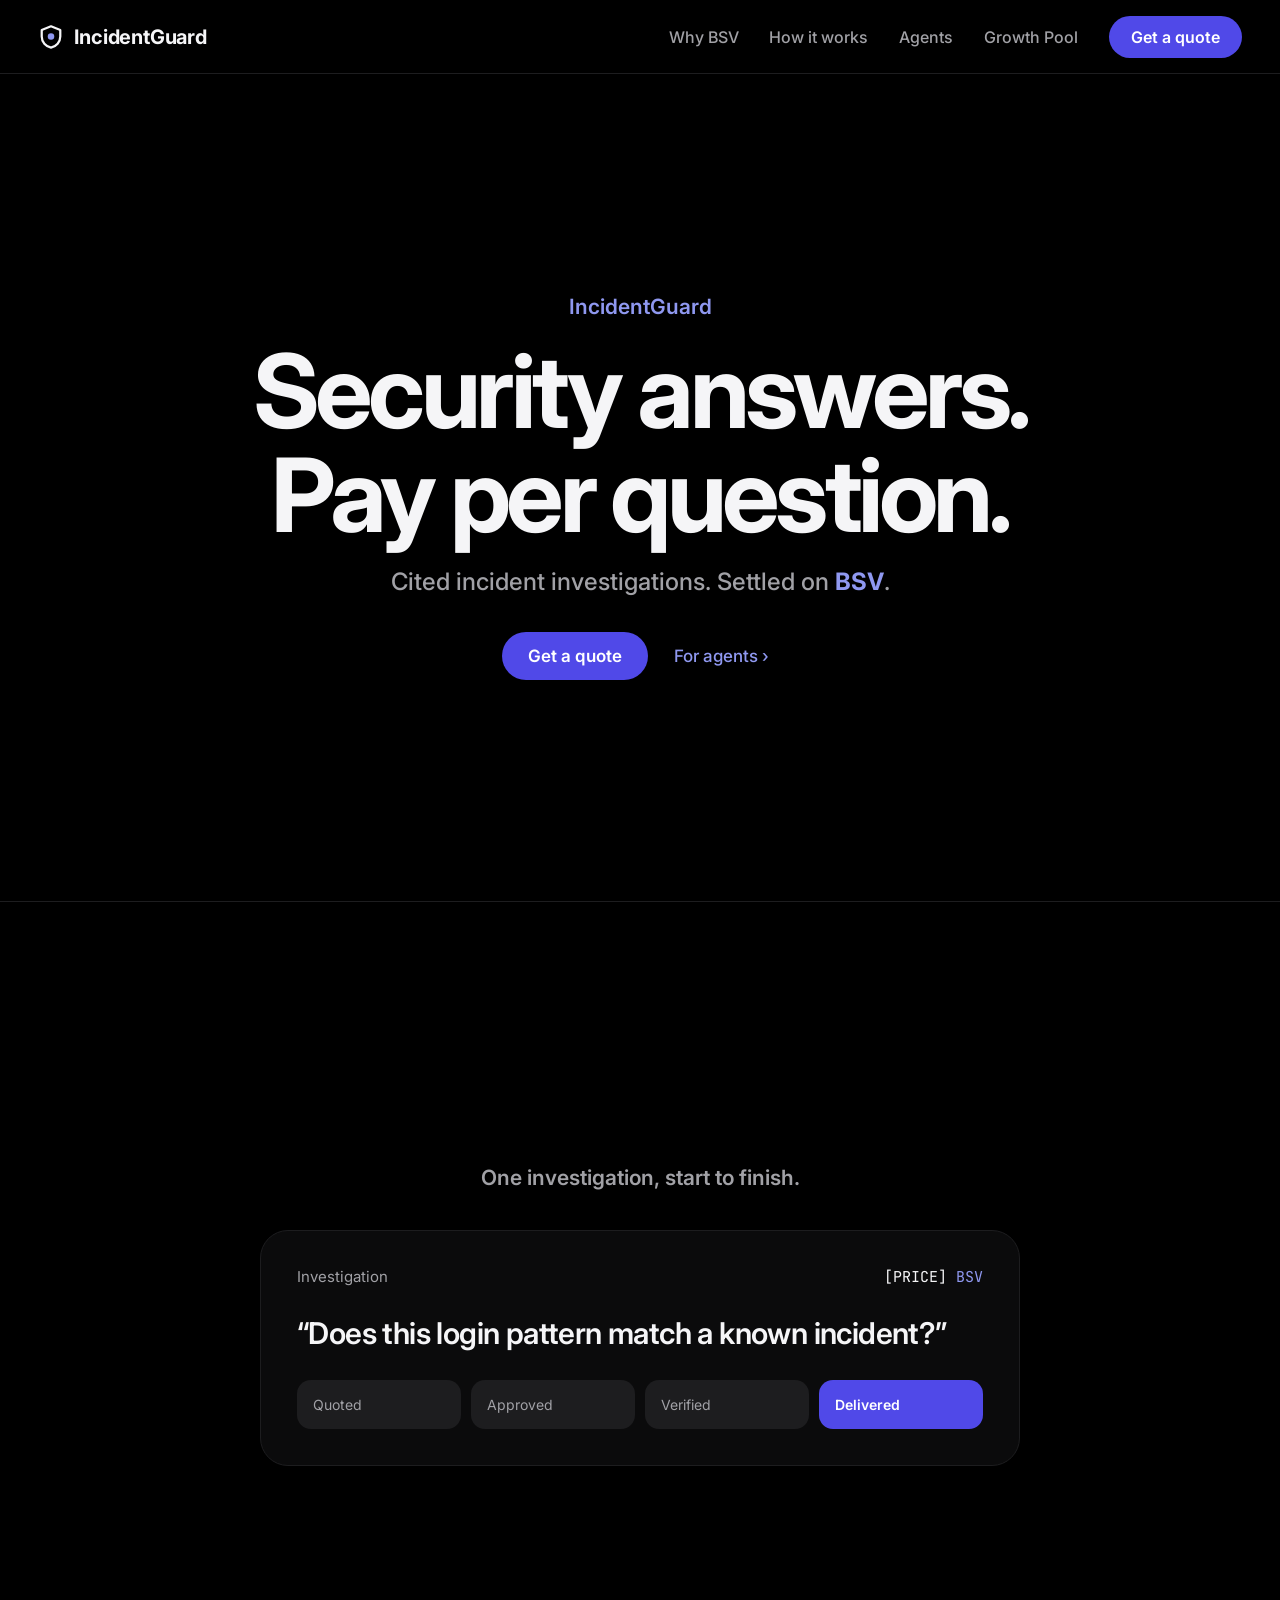
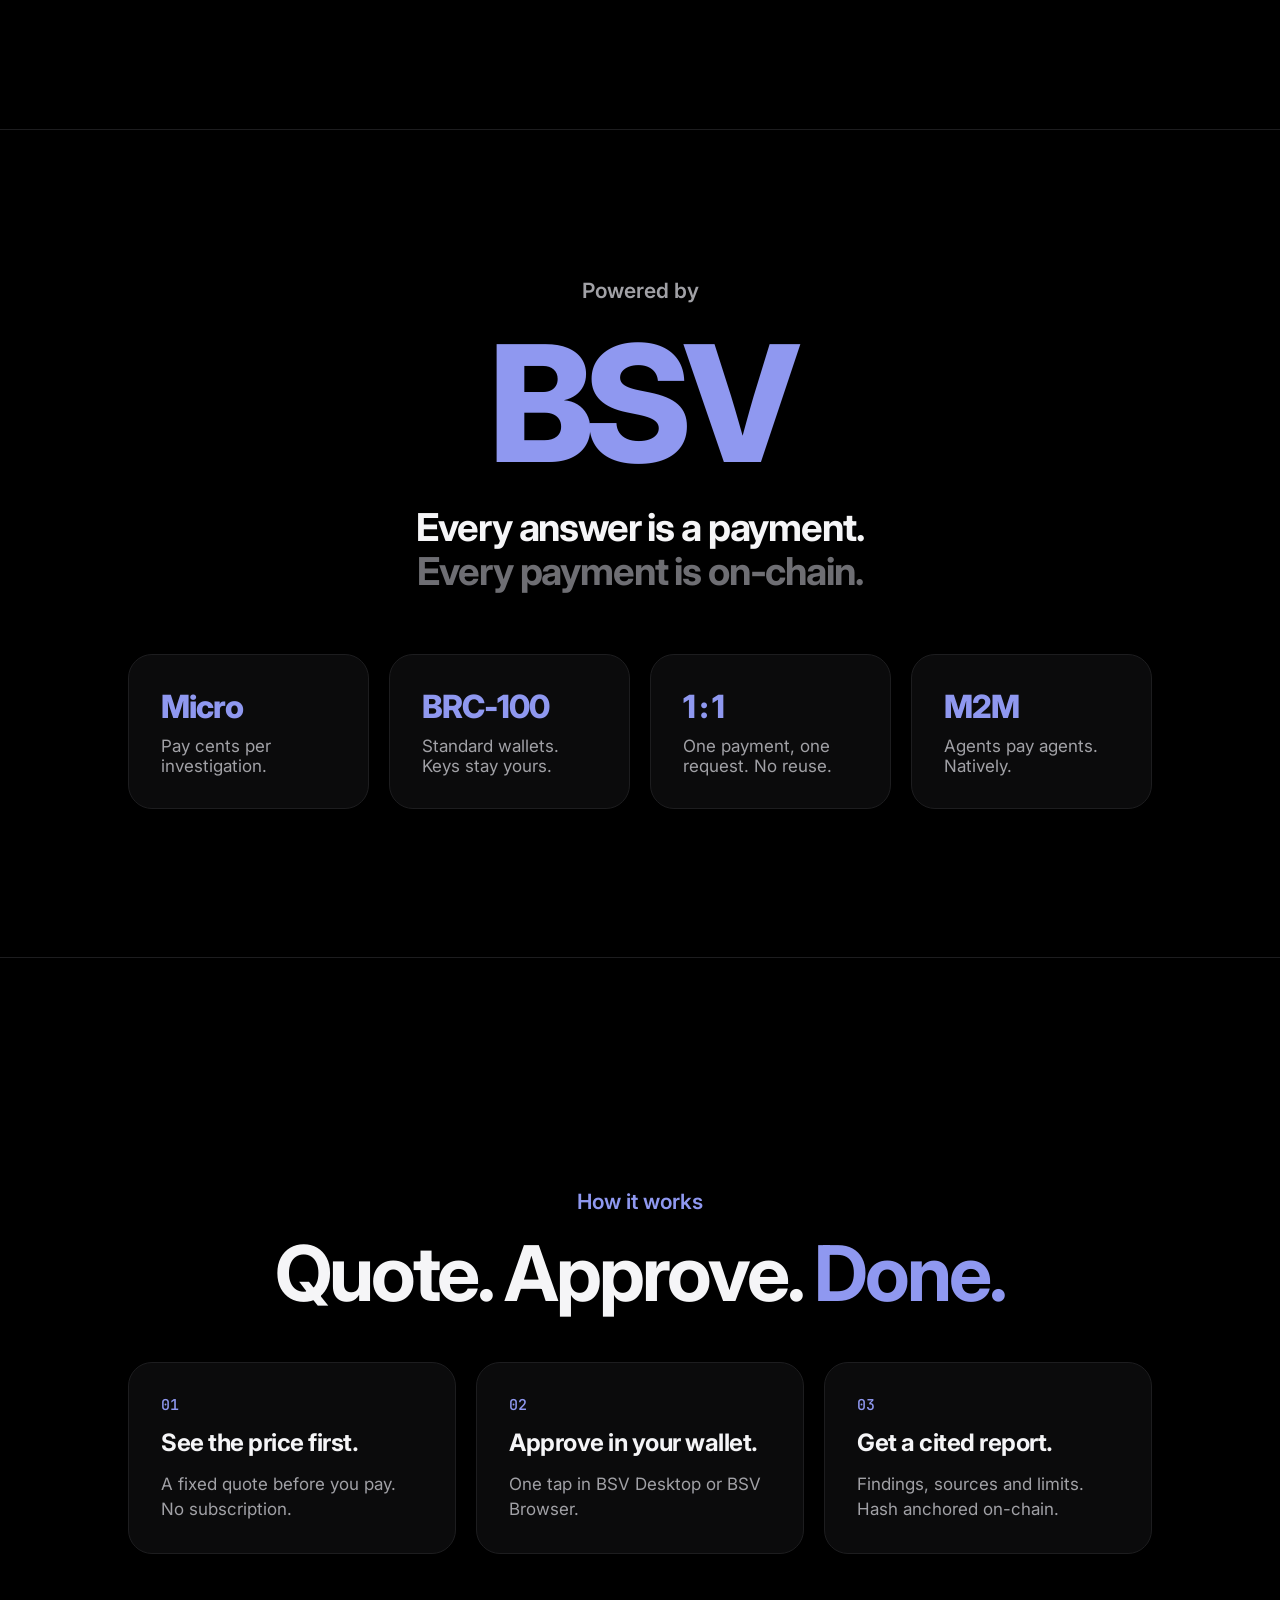
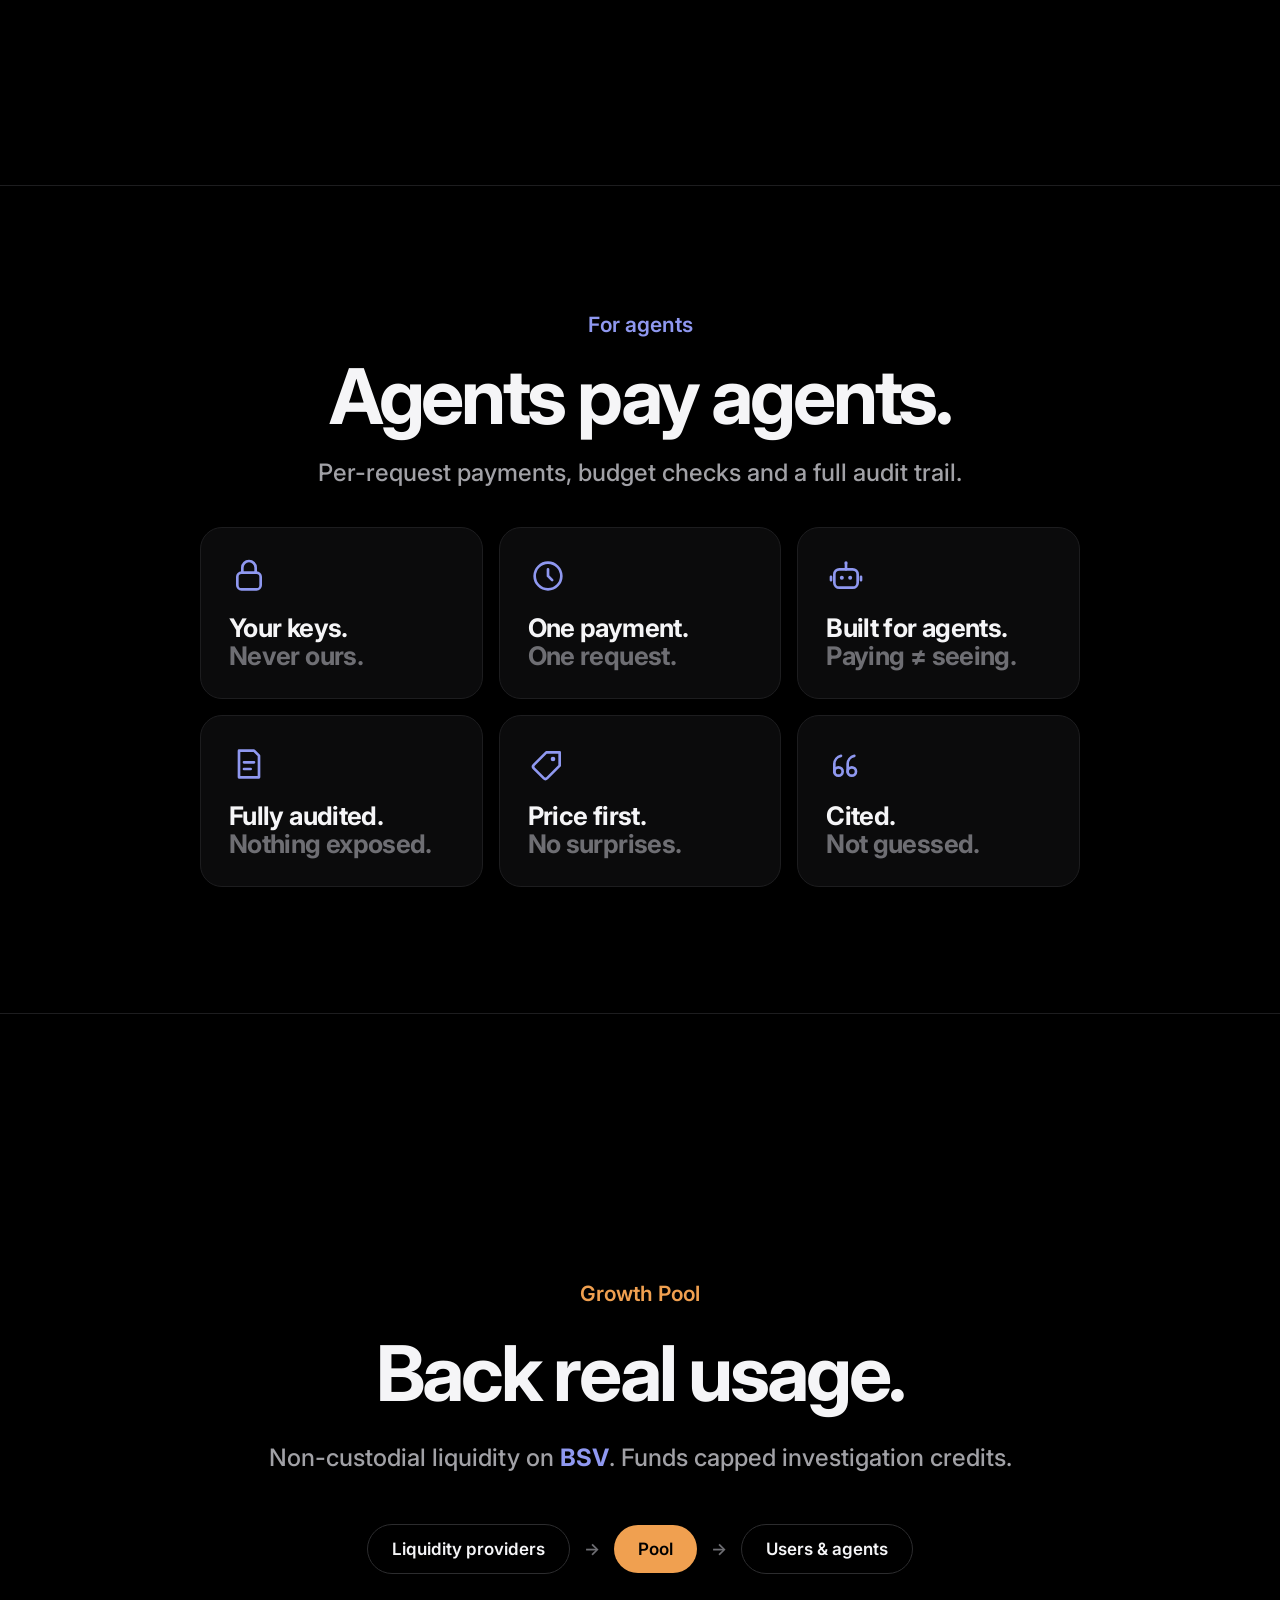
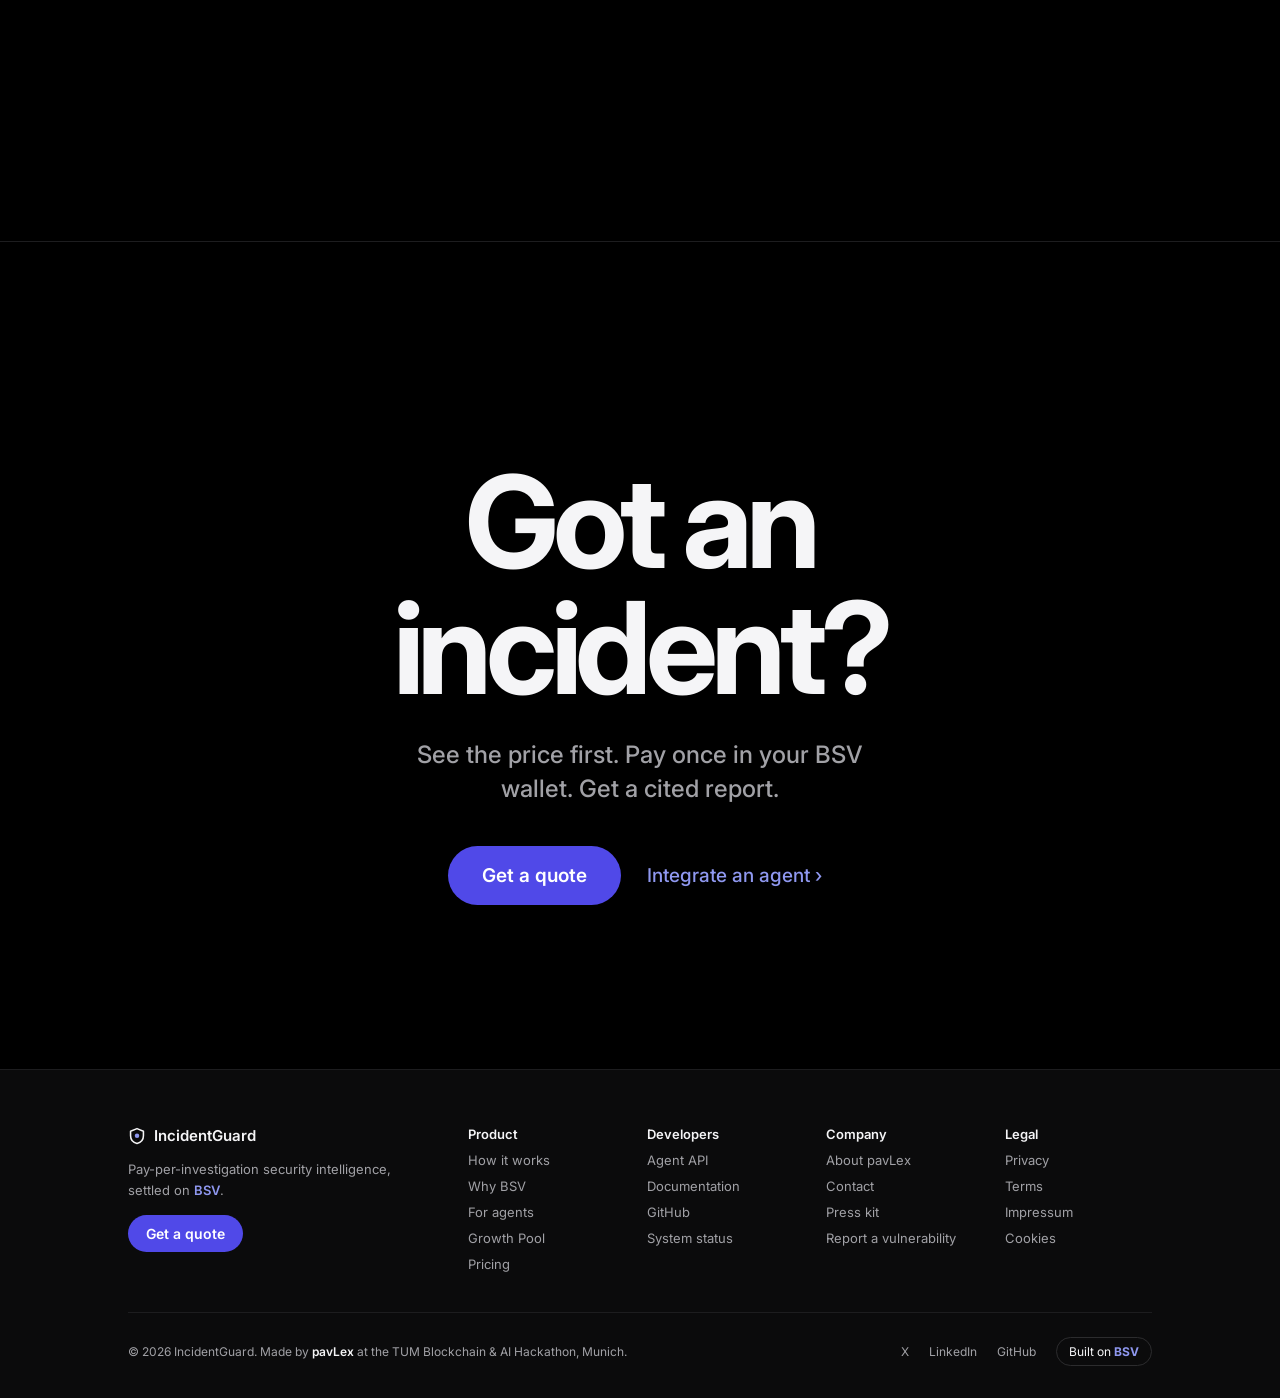
==== commit b4b070f6: "Landing page: How it works as one-line heading + numbered step cards Co-Authored-By: Claude Opus 5.5" ====
--- a/landing-page/index.html
+++ b/landing-page/index.html
@@ -85,12 +85,27 @@
 </div>
 </section>
 
-<section id="how" class="slide" style="padding: clamp(32px, 6vh, 80px) 24px; display: flex; flex-direction: column; align-items: center; text-align: center; gap: 56px; border-top: 1px solid #1D1D1F">
-<h2 style="margin: 0; font-size: clamp(40px, 6vw, 80px); line-height: 1.05; letter-spacing: -0.04em; font-weight: 700">Quote.<br>Approve.<br><span style="color: var(--accent-text)">Done.</span></h2>
-<div style="width: 100%; max-width: 880px; display: grid; grid-template-columns: repeat(auto-fit, minmax(220px, 1fr)); gap: 40px">
-<div style="display: flex; flex-direction: column; gap: 6px"><strong style="font-size: 19px">See the price first.</strong><span style="font-size: 17px; color: #A1A1A6">No subscription.</span></div>
-<div style="display: flex; flex-direction: column; gap: 6px"><strong style="font-size: 19px">Approve in your BSV wallet.</strong><span style="font-size: 17px; color: #A1A1A6">BSV Desktop or BSV Browser.</span></div>
-<div style="display: flex; flex-direction: column; gap: 6px"><strong style="font-size: 19px">Get a cited report.</strong><span style="font-size: 17px; color: #A1A1A6">Findings. Sources. Limits.</span></div>
+<section id="how" class="slide" style="padding: clamp(32px, 6vh, 80px) 24px; display: flex; flex-direction: column; align-items: center; text-align: center; gap: 48px; border-top: 1px solid #1D1D1F">
+<div style="display: flex; flex-direction: column; align-items: center; gap: 20px">
+<p style="margin: 0; font-size: 21px; font-weight: 600; color: var(--accent-text)">How it works</p>
+<h2 style="margin: 0; font-size: clamp(40px, 6vw, 80px); line-height: 1.05; letter-spacing: -0.04em; font-weight: 700">Quote. Approve. <span style="color: var(--accent-text)">Done.</span></h2>
+</div>
+<div style="width: 100%; max-width: 1024px; display: grid; grid-template-columns: repeat(auto-fit, minmax(240px, 1fr)); gap: 20px">
+<div style="background: #0B0B0C; border: 1px solid #1D1D1F; border-radius: 24px; padding: 32px; display: flex; flex-direction: column; gap: 14px; text-align: left">
+<span style="font-family: 'JetBrains Mono', monospace; font-size: 15px; font-weight: 500; color: var(--accent-text)">01</span>
+<strong style="font-size: 24px; line-height: 1.2; letter-spacing: -0.02em; font-weight: 700">See the price first.</strong>
+<span style="font-size: 17px; line-height: 1.45; color: #A1A1A6">A fixed quote before you pay. No subscription.</span>
+</div>
+<div style="background: #0B0B0C; border: 1px solid #1D1D1F; border-radius: 24px; padding: 32px; display: flex; flex-direction: column; gap: 14px; text-align: left">
+<span style="font-family: 'JetBrains Mono', monospace; font-size: 15px; font-weight: 500; color: var(--accent-text)">02</span>
+<strong style="font-size: 24px; line-height: 1.2; letter-spacing: -0.02em; font-weight: 700">Approve in your wallet.</strong>
+<span style="font-size: 17px; line-height: 1.45; color: #A1A1A6">One tap in BSV Desktop or BSV Browser.</span>
+</div>
+<div style="background: #0B0B0C; border: 1px solid #1D1D1F; border-radius: 24px; padding: 32px; display: flex; flex-direction: column; gap: 14px; text-align: left">
+<span style="font-family: 'JetBrains Mono', monospace; font-size: 15px; font-weight: 500; color: var(--accent-text)">03</span>
+<strong style="font-size: 24px; line-height: 1.2; letter-spacing: -0.02em; font-weight: 700">Get a cited report.</strong>
+<span style="font-size: 17px; line-height: 1.45; color: #A1A1A6">Findings, sources and limits. Hash anchored on-chain.</span>
+</div>
 </div>
 </section>
 
@@ -211,6 +226,26 @@
 </footer>
 
 </div>
+<script>
+/* Always open at the top: no restored scroll position, no #section in the URL */
+(function(){
+  if ('scrollRestoration' in history) history.scrollRestoration = 'manual';
+  if (location.hash) history.replaceState(null, '', location.pathname + location.search);
+  window.scrollTo(0, 0);
+  window.addEventListener('pageshow', function(){ window.scrollTo(0, 0); });
+  // In-page links scroll to their section without adding #id to the address
+  document.addEventListener('click', function(e){
+    var a = e.target.closest && e.target.closest('a[href^="#"]');
+    if (!a) return;
+    var id = a.getAttribute('href').slice(1);
+    var el = id ? document.getElementById(id) : null;
+    if (!el) return;
+    e.preventDefault();
+    var top = id === 'top' ? 0 : el.getBoundingClientRect().top + window.scrollY - 72;
+    window.scrollTo(0, Math.max(0, top));
+  });
+})();
+</script>
 <script>
 (function(){
   if (!('IntersectionObserver' in window)) return;
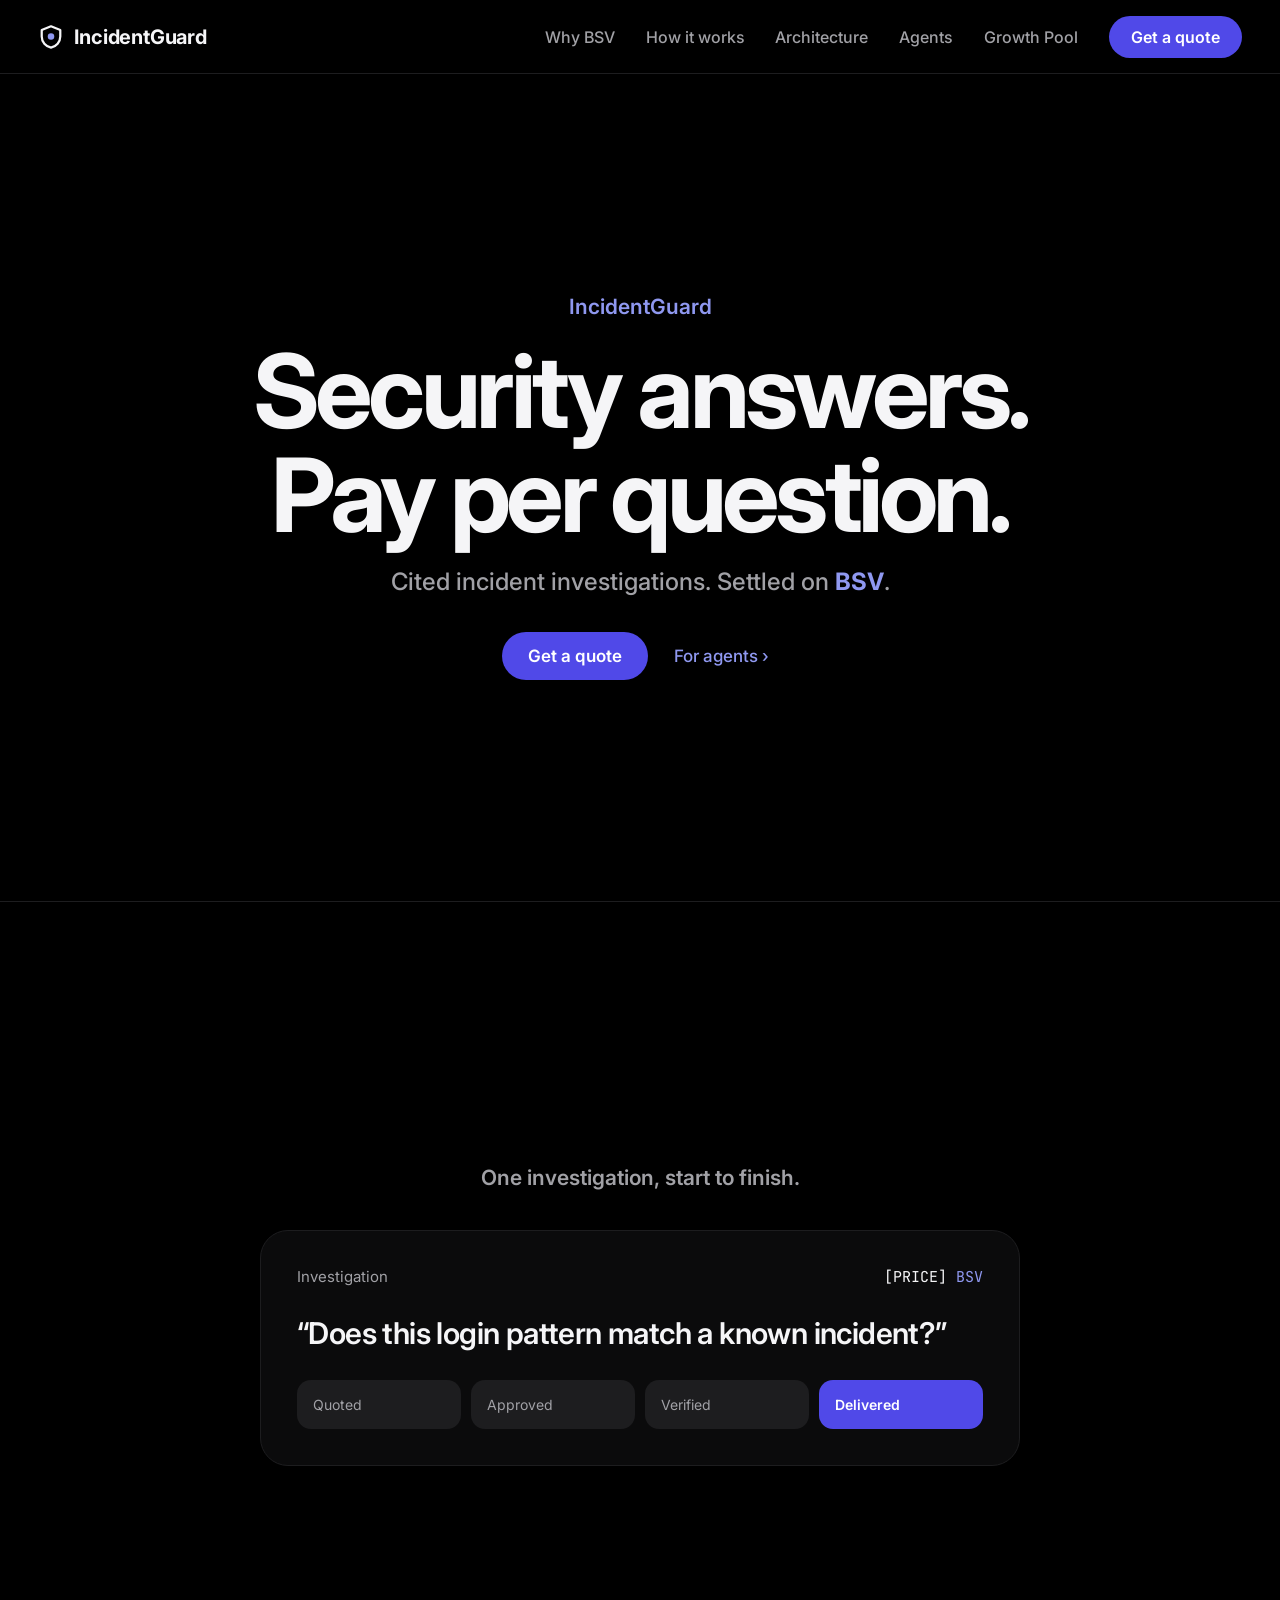
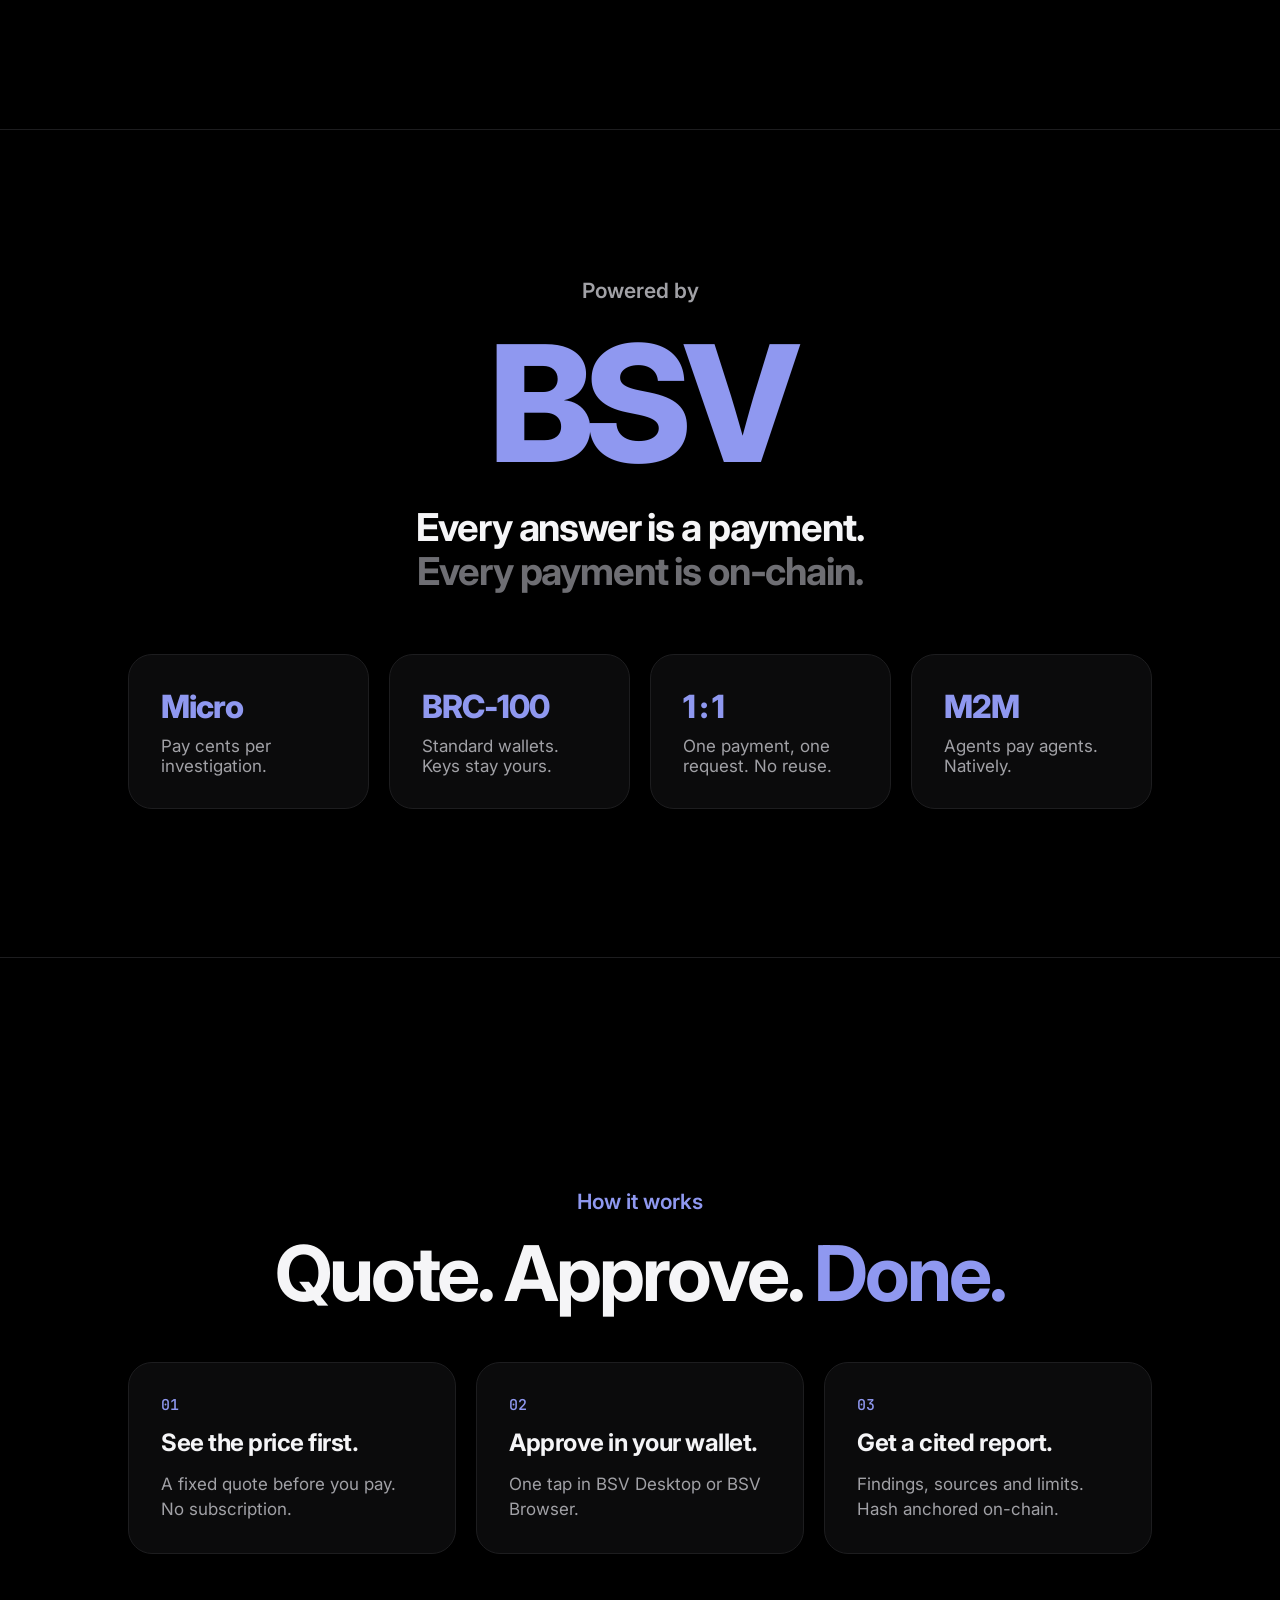
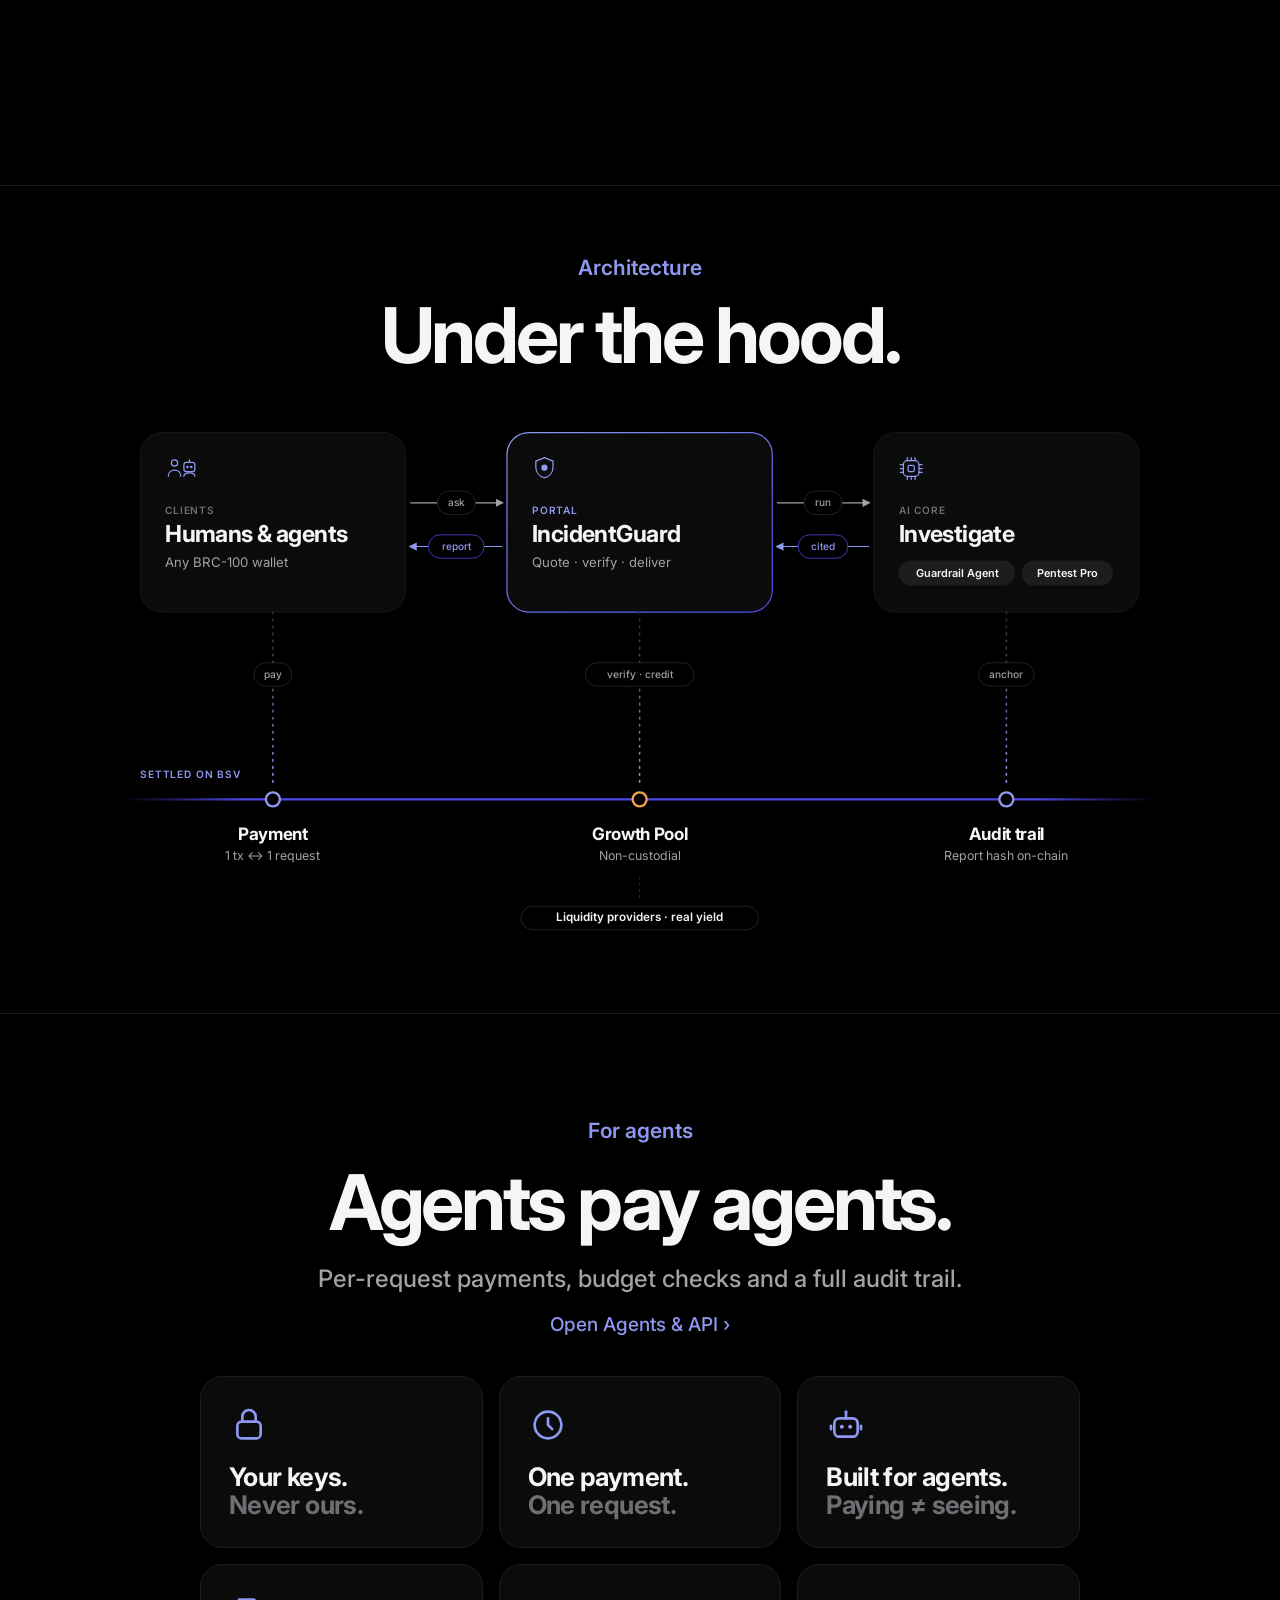
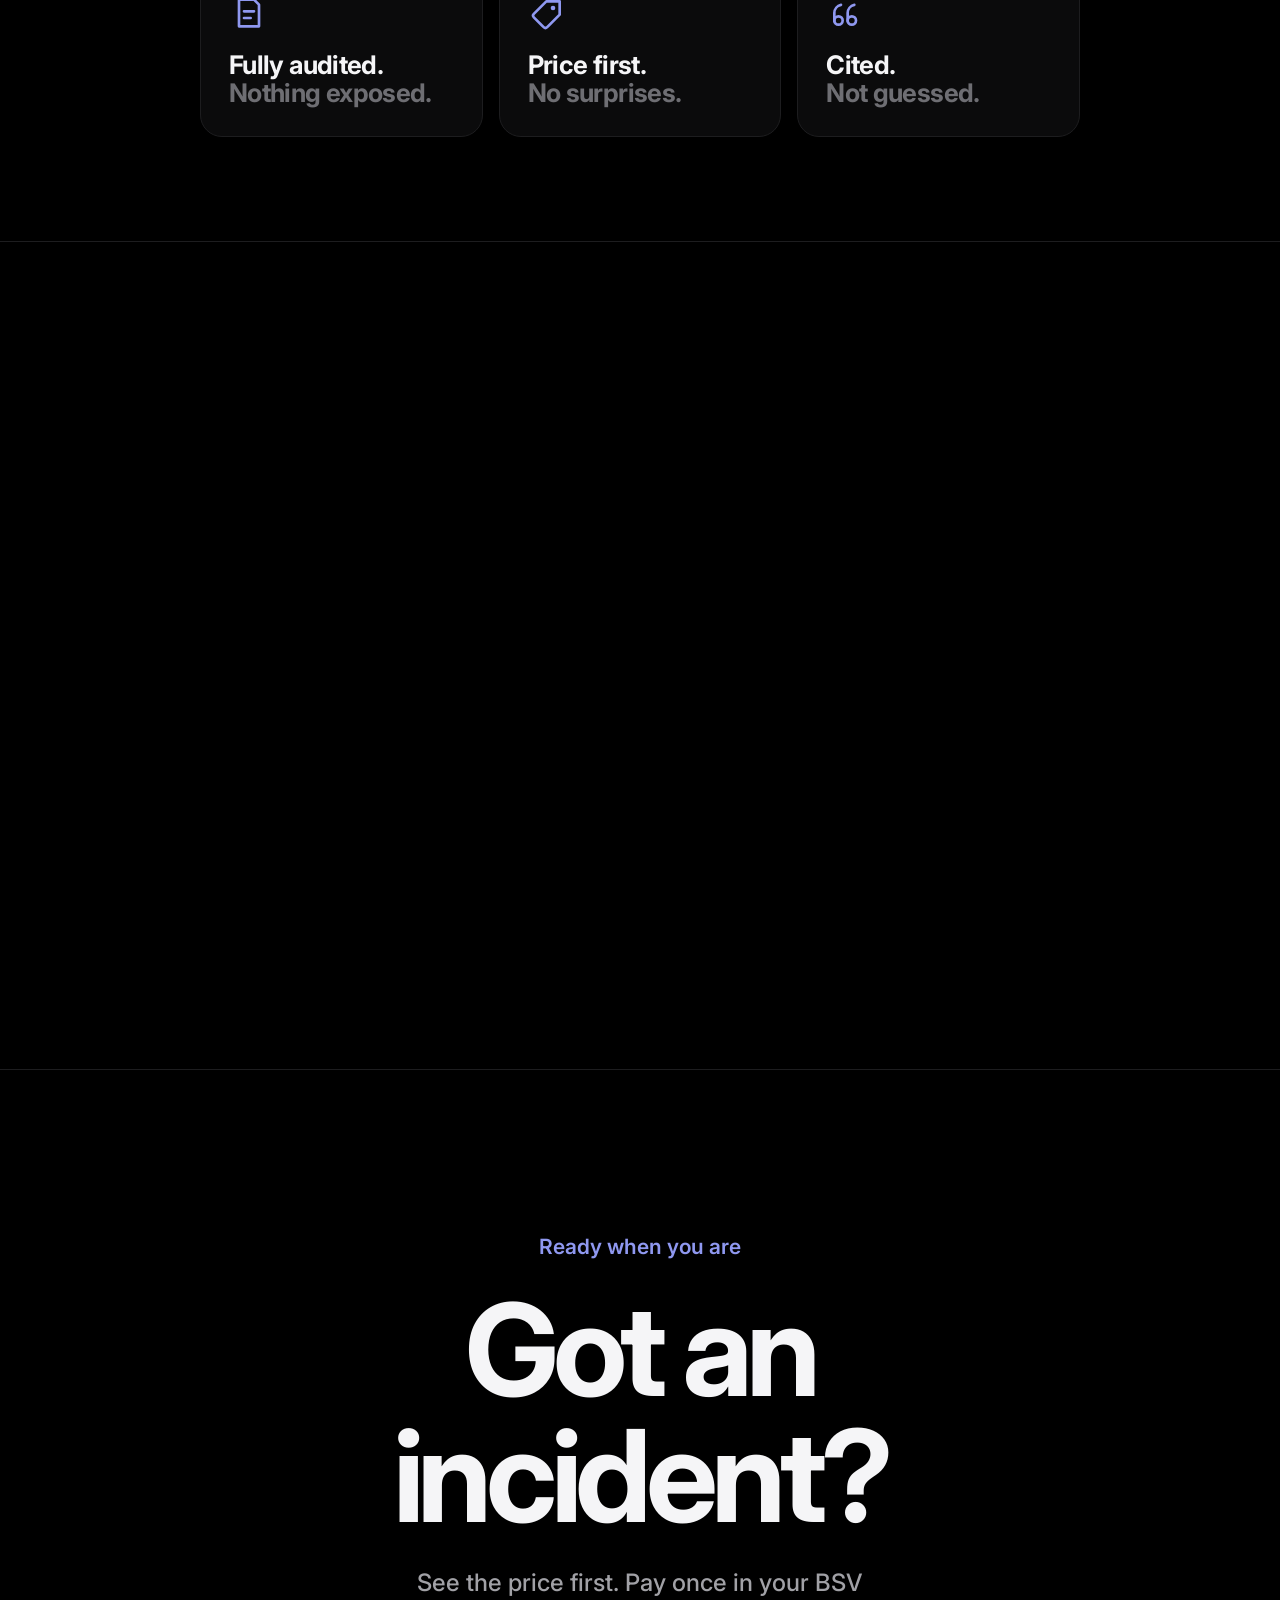
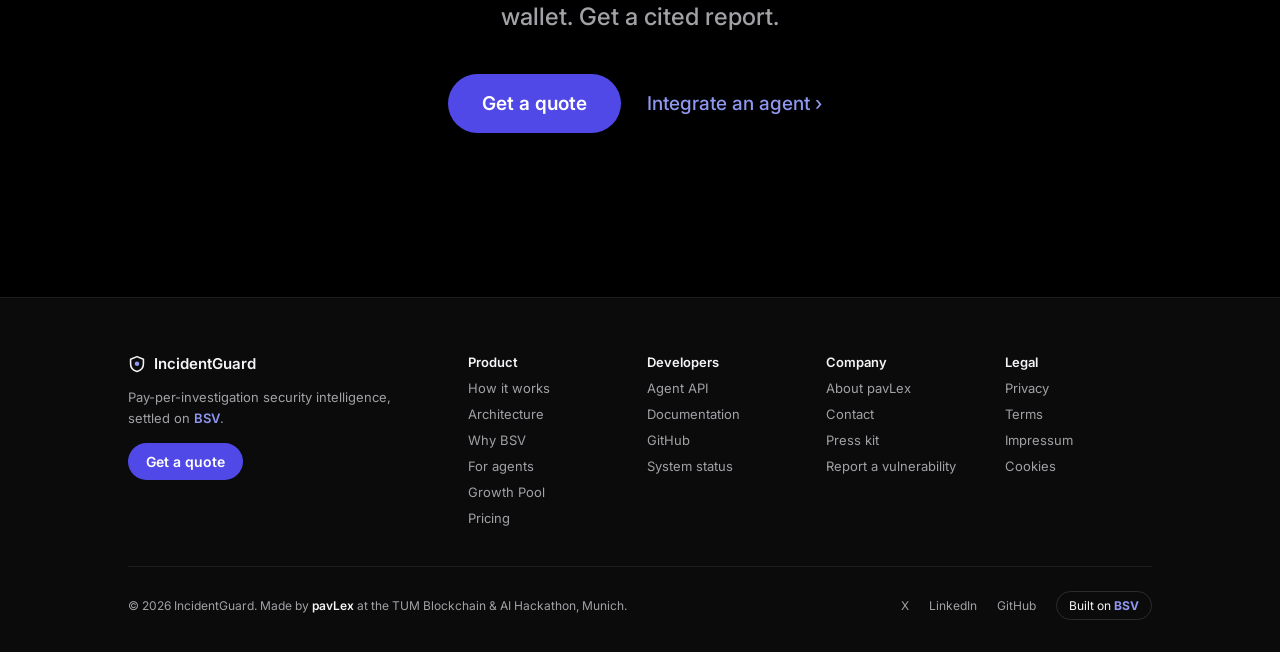
==== commit 6304499a: "Add portal pages (Investigate demo, Agents & API, Growth Pool) and architecture slide All Get a quot" ====
--- a/landing-page/index.html
+++ b/landing-page/index.html
@@ -39,9 +39,10 @@
 <div style="display: flex; flex-wrap: wrap; align-items: center; gap: clamp(18px, 2.4vw, 36px); font-size: 16px; font-weight: 500; color: #A1A1A6">
 <a href="#bsv" style="text-decoration: none; color: #A1A1A6">Why BSV</a>
 <a href="#how" style="text-decoration: none; color: #A1A1A6">How it works</a>
+<a href="#architecture" style="text-decoration: none; color: #A1A1A6">Architecture</a>
 <a href="#agents" style="text-decoration: none; color: #A1A1A6">Agents</a>
 <a href="#pool" style="text-decoration: none; color: #A1A1A6">Growth Pool</a>
-<a class="cta" href="#quote" style="text-decoration: none; background: var(--accent); color: #FFFFFF; padding: 11px 22px; border-radius: 980px; font-weight: 600">Get a quote</a>
+<a class="cta" href="../portal/" style="text-decoration: none; background: var(--accent); color: #FFFFFF; padding: 11px 22px; border-radius: 980px; font-weight: 600">Get a quote</a>
 </div>
 </nav>
 </header>
@@ -51,7 +52,7 @@
 <h1 style="margin: 0; font-size: clamp(48px, 8vw, 104px); line-height: 1.02; letter-spacing: -0.045em; font-weight: 700">Security answers.<br>Pay per question.</h1>
 <p style="margin: 0; font-size: clamp(19px, 2vw, 24px); color: #A1A1A6; font-weight: 500">Cited incident investigations. Settled on <span style="color: var(--accent-text); font-weight: 700">BSV</span>.</p>
 <div style="display: flex; flex-wrap: wrap; justify-content: center; gap: 16px; padding-top: 16px">
-<a href="#quote" style="text-decoration: none; background: var(--accent); color: #FFFFFF; padding: 14px 26px; border-radius: 980px; font-weight: 600; font-size: 17px" class="cta">Get a quote</a>
+<a class="cta" href="../portal/" style="text-decoration: none; background: var(--accent); color: #FFFFFF; padding: 14px 26px; border-radius: 980px; font-weight: 600; font-size: 17px" class="cta">Get a quote</a>
 <a href="#agents" style="text-decoration: none; color: var(--accent-text); padding: 14px 10px; font-weight: 500; font-size: 17px">For agents ›</a>
 </div>
 </section>
@@ -109,11 +110,83 @@
 </div>
 </section>
 
+<section id="architecture" class="slide" style="padding: clamp(32px, 6vh, 80px) 24px; display: flex; flex-direction: column; align-items: center; text-align: center; gap: 40px; border-top: 1px solid #1D1D1F">
+<div style="display: flex; flex-direction: column; align-items: center; gap: 16px">
+<p style="margin: 0; font-size: 21px; font-weight: 600; color: var(--accent-text)">Architecture</p>
+<h2 style="margin: 0; font-size: clamp(40px, 6vw, 80px); line-height: 1.05; letter-spacing: -0.04em; font-weight: 700">Under the hood.</h2>
+</div>
+<div style="width: 100%; max-width: min(1200px, calc((100vh - 72px - 300px) * 2.01)); max-width: min(1200px, calc((100svh - 72px - 300px) * 2.01))">
+<svg style="width:100%;height:auto;display:block" xmlns="http://www.w3.org/2000/svg" viewBox="40 70 1360 675" font-family="Inter, system-ui, sans-serif" role="img" aria-label="How IncidentGuard works on BSV: humans and agents ask the portal, the AI core investigates and returns a cited report; every payment, the non-custodial Growth Pool and the audit trail live on BSV.">
+<defs>
+<linearGradient id="ig-rail" x1="0" x2="1"><stop offset="0" stop-color="#5049E8" stop-opacity="0"/><stop offset="0.12" stop-color="#5049E8"/><stop offset="0.88" stop-color="#5049E8"/><stop offset="1" stop-color="#5049E8" stop-opacity="0"/></linearGradient>
+<linearGradient id="ig-down" gradientUnits="userSpaceOnUse" x1="0" y1="320" x2="0" y2="544"><stop offset="0" stop-color="#2C2C2E"/><stop offset="1" stop-color="#8F98F0"/></linearGradient>
+<linearGradient id="ig-hero" x1="0" y1="0" x2="1" y2="1"><stop offset="0" stop-color="#8F98F0"/><stop offset="1" stop-color="#5049E8"/></linearGradient>
+<marker id="ig-ar" viewBox="0 0 10 10" refX="8" refY="5" markerWidth="7" markerHeight="7" orient="auto"><path d="M0 0 L10 5 L0 10 z" fill="#A1A1A6"/></marker>
+<marker id="ig-arA" viewBox="0 0 10 10" refX="8" refY="5" markerWidth="7" markerHeight="7" orient="auto"><path d="M0 0 L10 5 L0 10 z" fill="#8F98F0"/></marker>
+</defs>
+<rect x="80" y="90" width="340" height="230" rx="28" fill="#0B0B0C" stroke="#1D1D1F"/>
+<g transform="translate(112,120)" fill="none" stroke="#8F98F0" stroke-width="1.6" stroke-linecap="round" stroke-linejoin="round"><circle cx="12" cy="9" r="4"/><path d="M4 26c0-5 3.6-8 8-8s8 3 8 8"/><rect x="24" y="8" width="14" height="12" rx="3"/><path d="M31 8V5"/><circle cx="28.5" cy="14" r="0.8" fill="#8F98F0"/><circle cx="33.5" cy="14" r="0.8" fill="#8F98F0"/><path d="M24 26c0-3 3-4.5 7-4.5s7 1.5 7 4.5"/></g>
+<text x="112" y="194" font-size="13" font-weight="600" letter-spacing="0.08em" fill="#6E6E73">CLIENTS</text>
+<text x="112" y="230" font-size="30" font-weight="700" letter-spacing="-0.025em" fill="#F5F5F7">Humans &amp; agents</text>
+<text x="112" y="262" font-size="17" fill="#A1A1A6">Any BRC-100 wallet</text>
+<rect x="550" y="90" width="340" height="230" rx="28" fill="#0B0B0C" stroke="url(#ig-hero)" stroke-width="1.5"/>
+<g transform="translate(582,120)" fill="none" stroke="#8F98F0" stroke-width="1.6" stroke-linecap="round" stroke-linejoin="round"><path d="M16 2 5 6.5v8c0 7 4.8 12 11 13.5 6.2-1.5 11-6.5 11-13.5v-8L16 2Z"/><circle cx="16" cy="15" r="4" fill="#8F98F0" stroke="none"/></g>
+<text x="582" y="194" font-size="13" font-weight="600" letter-spacing="0.08em" fill="#8F98F0">PORTAL</text>
+<text x="582" y="230" font-size="30" font-weight="700" letter-spacing="-0.025em" fill="#F5F5F7">IncidentGuard</text>
+<text x="582" y="262" font-size="17" fill="#A1A1A6">Quote · verify · deliver</text>
+<rect x="1020" y="90" width="340" height="230" rx="28" fill="#0B0B0C" stroke="#1D1D1F"/>
+<g transform="translate(1052,120)" fill="none" stroke="#8F98F0" stroke-width="1.6" stroke-linecap="round" stroke-linejoin="round"><rect x="6" y="6" width="20" height="20" rx="5"/><rect x="12" y="12" width="8" height="8" rx="2"/><path d="M11 2v4M16 2v4M21 2v4M11 26v4M16 26v4M21 26v4M2 11h4M2 16h4M2 21h4M26 11h4M26 16h4M26 21h4"/></g>
+<text x="1052" y="194" font-size="13" font-weight="600" letter-spacing="0.08em" fill="#6E6E73">AI CORE</text>
+<text x="1052" y="230" font-size="30" font-weight="700" letter-spacing="-0.025em" fill="#F5F5F7">Investigate</text>
+<rect x="1052" y="254" width="149.5" height="32" rx="16" fill="#1D1D1F"/>
+<text x="1126.75" y="275" text-anchor="middle" font-size="14" font-weight="600" fill="#F5F5F7">Guardrail Agent</text>
+<rect x="1209.5" y="254" width="117.1" height="32" rx="16" fill="#1D1D1F"/>
+<text x="1268.05" y="275" text-anchor="middle" font-size="14" font-weight="600" fill="#F5F5F7">Pentest Pro</text>
+<path d="M426 180 L544 180" stroke="#A1A1A6" stroke-width="1.5" marker-end="url(#ig-ar)"/>
+<path d="M544 236 L426 236" stroke="#8F98F0" stroke-width="1.5" marker-end="url(#ig-arA)"/>
+<rect x="460.69" y="165" width="48.62" height="30" rx="15" fill="#000" stroke="#2C2C2E"/>
+<text x="485" y="184.5" text-anchor="middle" font-size="13" font-weight="500" fill="#A1A1A6">ask</text>
+<rect x="449.38" y="221" width="71.24" height="30" rx="15" fill="#000" stroke="#5049E8"/>
+<text x="485" y="240.5" text-anchor="middle" font-size="13" font-weight="500" fill="#8F98F0">report</text>
+<path d="M896 180 L1014 180" stroke="#A1A1A6" stroke-width="1.5" marker-end="url(#ig-ar)"/>
+<path d="M1014 236 L896 236" stroke="#8F98F0" stroke-width="1.5" marker-end="url(#ig-arA)"/>
+<rect x="930.69" y="165" width="48.62" height="30" rx="15" fill="#000" stroke="#2C2C2E"/>
+<text x="955" y="184.5" text-anchor="middle" font-size="13" font-weight="500" fill="#A1A1A6">run</text>
+<rect x="923.15" y="221" width="63.7" height="30" rx="15" fill="#000" stroke="#5049E8"/>
+<text x="955" y="240.5" text-anchor="middle" font-size="13" font-weight="500" fill="#8F98F0">cited</text>
+<rect x="60" y="558.5" width="1320" height="3" rx="1.5" fill="url(#ig-rail)"/>
+<text x="80" y="532" font-size="13" font-weight="600" letter-spacing="0.08em" fill="#8F98F0">SETTLED ON BSV</text>
+<path d="M250 320 L250 544" stroke="url(#ig-down)" stroke-width="2" stroke-dasharray="2 7" stroke-linecap="round"/>
+<rect x="225.69" y="385" width="48.62" height="30" rx="15" fill="#000" stroke="#2C2C2E"/>
+<text x="250" y="404.5" text-anchor="middle" font-size="13" font-weight="500" fill="#A1A1A6">pay</text>
+<circle cx="250" cy="560" r="9" fill="#000" stroke="#8F98F0" stroke-width="3"/>
+<text x="250" y="612" text-anchor="middle" font-size="22" font-weight="700" letter-spacing="-0.02em" fill="#F5F5F7">Payment</text>
+<text x="250" y="638" text-anchor="middle" font-size="16" fill="#A1A1A6">1 tx ↔ 1 request</text>
+<path d="M720 320 L720 544" stroke="url(#ig-down)" stroke-width="2" stroke-dasharray="2 7" stroke-linecap="round"/>
+<rect x="650.45" y="385" width="139.1" height="30" rx="15" fill="#000" stroke="#2C2C2E"/>
+<text x="720" y="404.5" text-anchor="middle" font-size="13" font-weight="500" fill="#A1A1A6">verify · credit</text>
+<circle cx="720" cy="560" r="9" fill="#000" stroke="#F0A050" stroke-width="3"/>
+<text x="720" y="612" text-anchor="middle" font-size="22" font-weight="700" letter-spacing="-0.02em" fill="#F5F5F7">Growth Pool</text>
+<text x="720" y="638" text-anchor="middle" font-size="16" fill="#A1A1A6">Non-custodial</text>
+<path d="M1190 320 L1190 544" stroke="url(#ig-down)" stroke-width="2" stroke-dasharray="2 7" stroke-linecap="round"/>
+<rect x="1154.38" y="385" width="71.24" height="30" rx="15" fill="#000" stroke="#2C2C2E"/>
+<text x="1190" y="404.5" text-anchor="middle" font-size="13" font-weight="500" fill="#A1A1A6">anchor</text>
+<circle cx="1190" cy="560" r="9" fill="#000" stroke="#8F98F0" stroke-width="3"/>
+<text x="1190" y="612" text-anchor="middle" font-size="22" font-weight="700" letter-spacing="-0.02em" fill="#F5F5F7">Audit trail</text>
+<text x="1190" y="638" text-anchor="middle" font-size="16" fill="#A1A1A6">Report hash on-chain</text>
+<path d="M720 660 L720 690" stroke="#2C2C2E" stroke-width="1.5" stroke-dasharray="2 6" stroke-linecap="round"/>
+<rect x="567.8" y="697" width="304.4" height="30" rx="15" fill="#000" stroke="#2C2C2E"/>
+<text x="720" y="716.5" text-anchor="middle" font-size="15" font-weight="600" fill="#F5F5F7">Liquidity providers · real yield</text>
+</svg>
+</div>
+</section>
+
 <section id="agents" class="slide" style="padding: clamp(32px, 6vh, 80px) 24px; display: flex; flex-direction: column; align-items: center; gap: 40px; border-top: 1px solid #1D1D1F">
 <div style="display: flex; flex-direction: column; align-items: center; text-align: center; gap: 20px">
 <p style="margin: 0; font-size: 21px; font-weight: 600; color: var(--accent-text)">For agents</p>
 <h2 style="margin: 0; font-size: clamp(40px, 6vw, 80px); line-height: 1.05; letter-spacing: -0.04em; font-weight: 700">Agents pay agents.</h2>
 <p style="margin: 0; font-size: clamp(19px, 2vw, 24px); color: #A1A1A6; font-weight: 500">Per-request payments, budget checks and a full audit trail.</p>
+<a href="../portal/agents.html" style="text-decoration: none; color: var(--accent-text); font-weight: 500; font-size: 19px">Open Agents &amp; API ›</a>
 </div>
 <div style="width: 100%; max-width: 880px; margin: 0 auto; display: grid; grid-template-columns: repeat(auto-fit, minmax(240px, 1fr)); gap: 16px">
 <div style="background: #0B0B0C; border: 1px solid #1D1D1F; border-radius: 22px; padding: 28px; min-height: 150px; box-sizing: border-box; display: flex; flex-direction: column; justify-content: flex-start; gap: 18px">
@@ -154,6 +227,7 @@
 <span aria-hidden="true" style="color: #6E6E73">→</span>
 <span style="border: 1px solid #2C2C2E; border-radius: 980px; padding: 14px 24px">Users &amp; agents</span>
 </div>
+<a href="../portal/pool.html" style="text-decoration: none; color: var(--ember); font-weight: 500; font-size: 19px; padding-top: 8px">Provide liquidity ›</a>
 </section>
 
 <section id="quote" class="slide" style="padding: clamp(32px, 6vh, 80px) 24px; display: flex; flex-direction: column; align-items: center; justify-content: center; text-align: center; gap: 28px; border-top: 1px solid #1D1D1F">
@@ -161,8 +235,8 @@
 <h2 style="margin: 0; font-size: clamp(56px, 10vw, 144px); line-height: 0.98; letter-spacing: -0.05em; font-weight: 700">Got an<br>incident?</h2>
 <p style="margin: 0; max-width: 32ch; font-size: clamp(19px, 2vw, 24px); line-height: 1.4; color: #A1A1A6; font-weight: 500">See the price first. Pay once in your BSV wallet. Get a cited report.</p>
 <div style="display: flex; flex-wrap: wrap; justify-content: center; align-items: center; gap: 16px; padding-top: 12px">
-<a class="cta" href="#top" style="text-decoration: none; background: var(--accent); color: #FFFFFF; padding: 18px 34px; border-radius: 980px; font-weight: 600; font-size: 19px">Get a quote</a>
-<a href="#agents" style="text-decoration: none; color: var(--accent-text); padding: 18px 10px; font-weight: 500; font-size: 19px">Integrate an agent ›</a>
+<a class="cta" href="../portal/" style="text-decoration: none; background: var(--accent); color: #FFFFFF; padding: 18px 34px; border-radius: 980px; font-weight: 600; font-size: 19px">Get a quote</a>
+<a href="../portal/agents.html" style="text-decoration: none; color: var(--accent-text); padding: 18px 10px; font-weight: 500; font-size: 19px">Integrate an agent ›</a>
 </div>
 </section>
 
@@ -176,23 +250,24 @@
 IncidentGuard
 </span>
 <span style="line-height: 1.6">Pay-per-investigation security intelligence, settled on <span style="color: var(--accent-text); font-weight: 600">BSV</span>.</span>
-<a href="#quote" style="align-self: flex-start; text-decoration: none; background: var(--accent); color: #FFFFFF; padding: 10px 18px; border-radius: 980px; font-weight: 600; font-size: 14px">Get a quote</a>
+<a class="cta" href="../portal/" style="align-self: flex-start; text-decoration: none; background: var(--accent); color: #FFFFFF; padding: 10px 18px; border-radius: 980px; font-weight: 600; font-size: 14px">Get a quote</a>
 </div>
 
 <nav aria-label="Footer" style="flex: 2 1 520px; display: grid; grid-template-columns: repeat(auto-fit, minmax(130px, 1fr)); gap: 32px">
 <div style="display: flex; flex-direction: column; gap: 10px">
 <strong style="color: #F5F5F7; font-size: 13px; font-weight: 600">Product</strong>
 <a href="#how" style="text-decoration: none; color: #A1A1A6">How it works</a>
+<a href="#architecture" style="text-decoration: none; color: #A1A1A6">Architecture</a>
 <a href="#bsv" style="text-decoration: none; color: #A1A1A6">Why BSV</a>
 <a href="#agents" style="text-decoration: none; color: #A1A1A6">For agents</a>
 <a href="#pool" style="text-decoration: none; color: #A1A1A6">Growth Pool</a>
-<a href="#quote" style="text-decoration: none; color: #A1A1A6">Pricing</a>
+<a href="../portal/" style="text-decoration: none; color: #A1A1A6">Pricing</a>
 </div>
 <div style="display: flex; flex-direction: column; gap: 10px">
 <strong style="color: #F5F5F7; font-size: 13px; font-weight: 600">Developers</strong>
-<a href="#" style="text-decoration: none; color: #A1A1A6">Agent API</a>
+<a href="../portal/agents.html" style="text-decoration: none; color: #A1A1A6">Agent API</a>
 <a href="#" style="text-decoration: none; color: #A1A1A6">Documentation</a>
-<a href="#" style="text-decoration: none; color: #A1A1A6">GitHub</a>
+<a href="https://github.com/alexandru-balaban/BSV_TRACK" style="text-decoration: none; color: #A1A1A6">GitHub</a>
 <a href="#" style="text-decoration: none; color: #A1A1A6">System status</a>
 </div>
 <div style="display: flex; flex-direction: column; gap: 10px">
@@ -217,7 +292,7 @@
 <div style="display: flex; flex-wrap: wrap; align-items: center; gap: 20px">
 <a href="#" style="text-decoration: none; color: #A1A1A6">X</a>
 <a href="#" style="text-decoration: none; color: #A1A1A6">LinkedIn</a>
-<a href="#" style="text-decoration: none; color: #A1A1A6">GitHub</a>
+<a href="https://github.com/alexandru-balaban/BSV_TRACK" style="text-decoration: none; color: #A1A1A6">GitHub</a>
 <span style="border: 1px solid #2C2C2E; border-radius: 980px; padding: 6px 12px; color: #F5F5F7">Built on <span style="color: var(--accent-text); font-weight: 700">BSV</span></span>
 </div>
 </div>
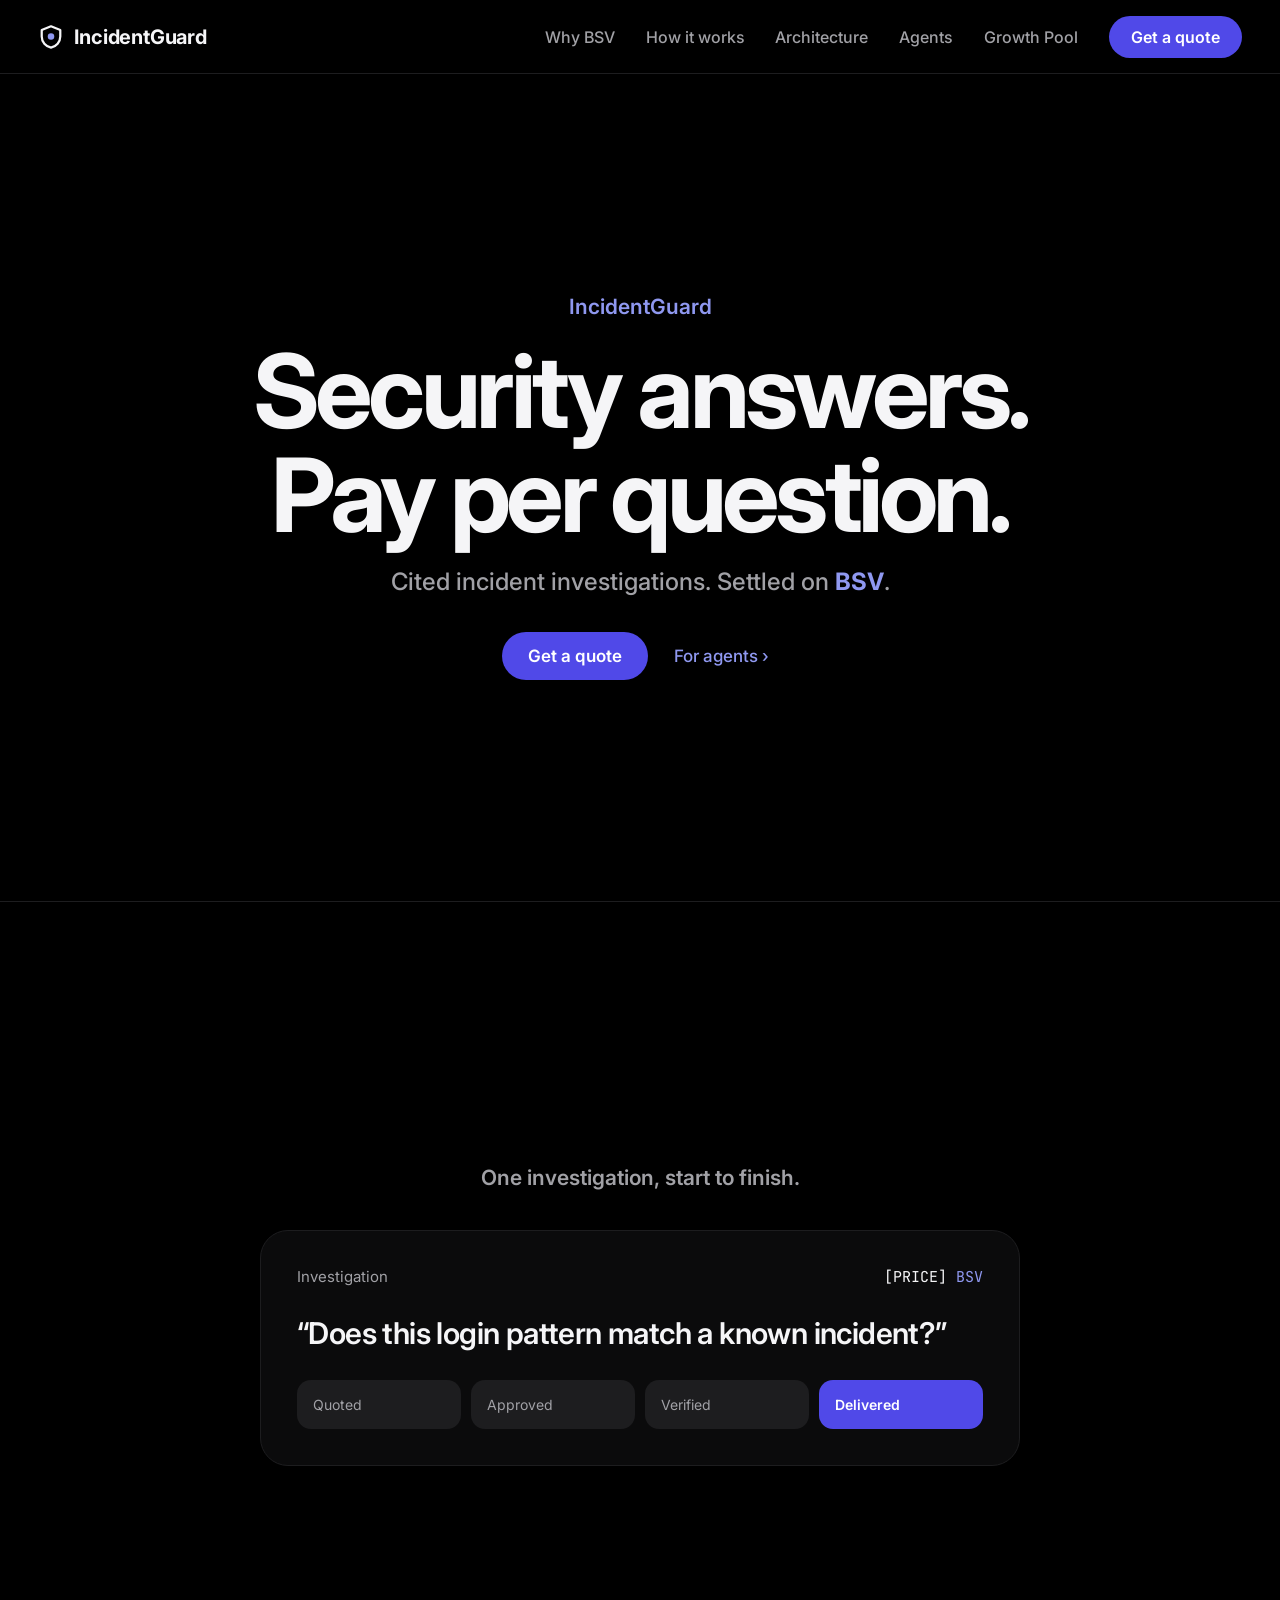
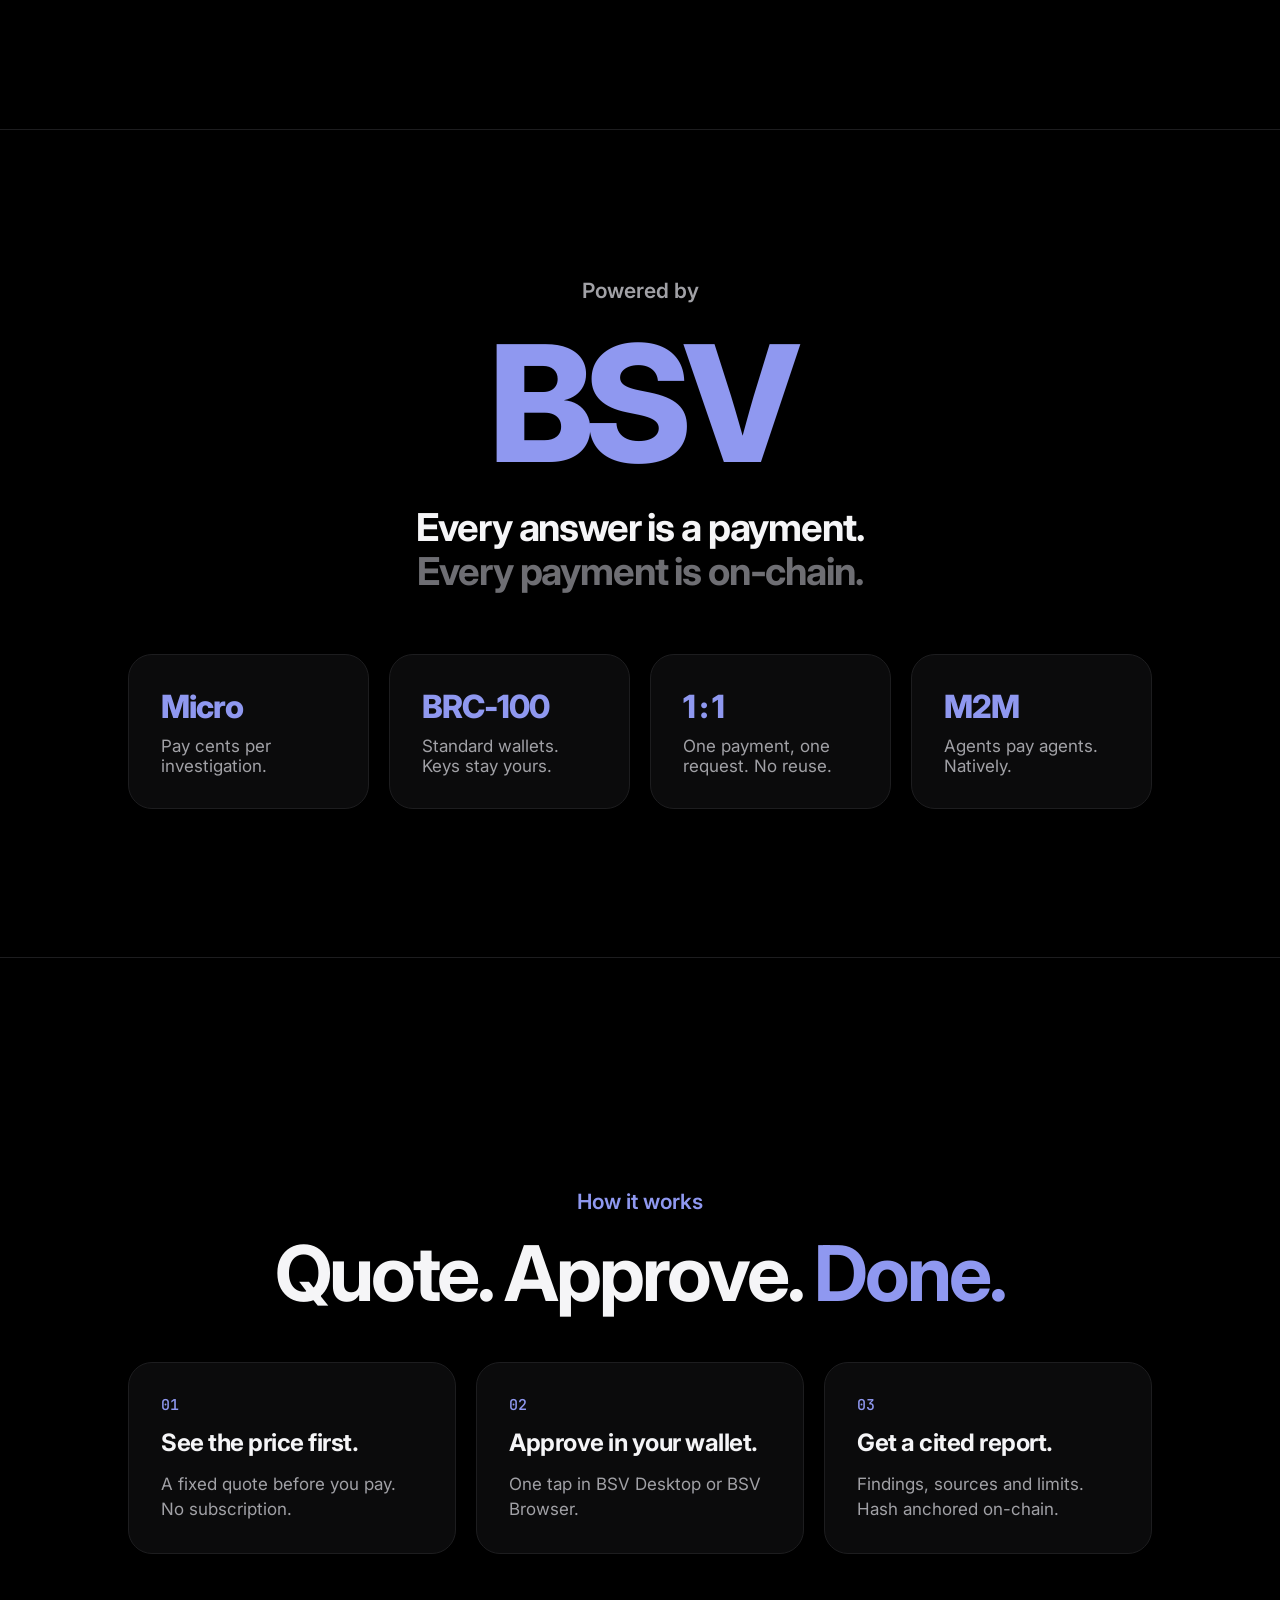
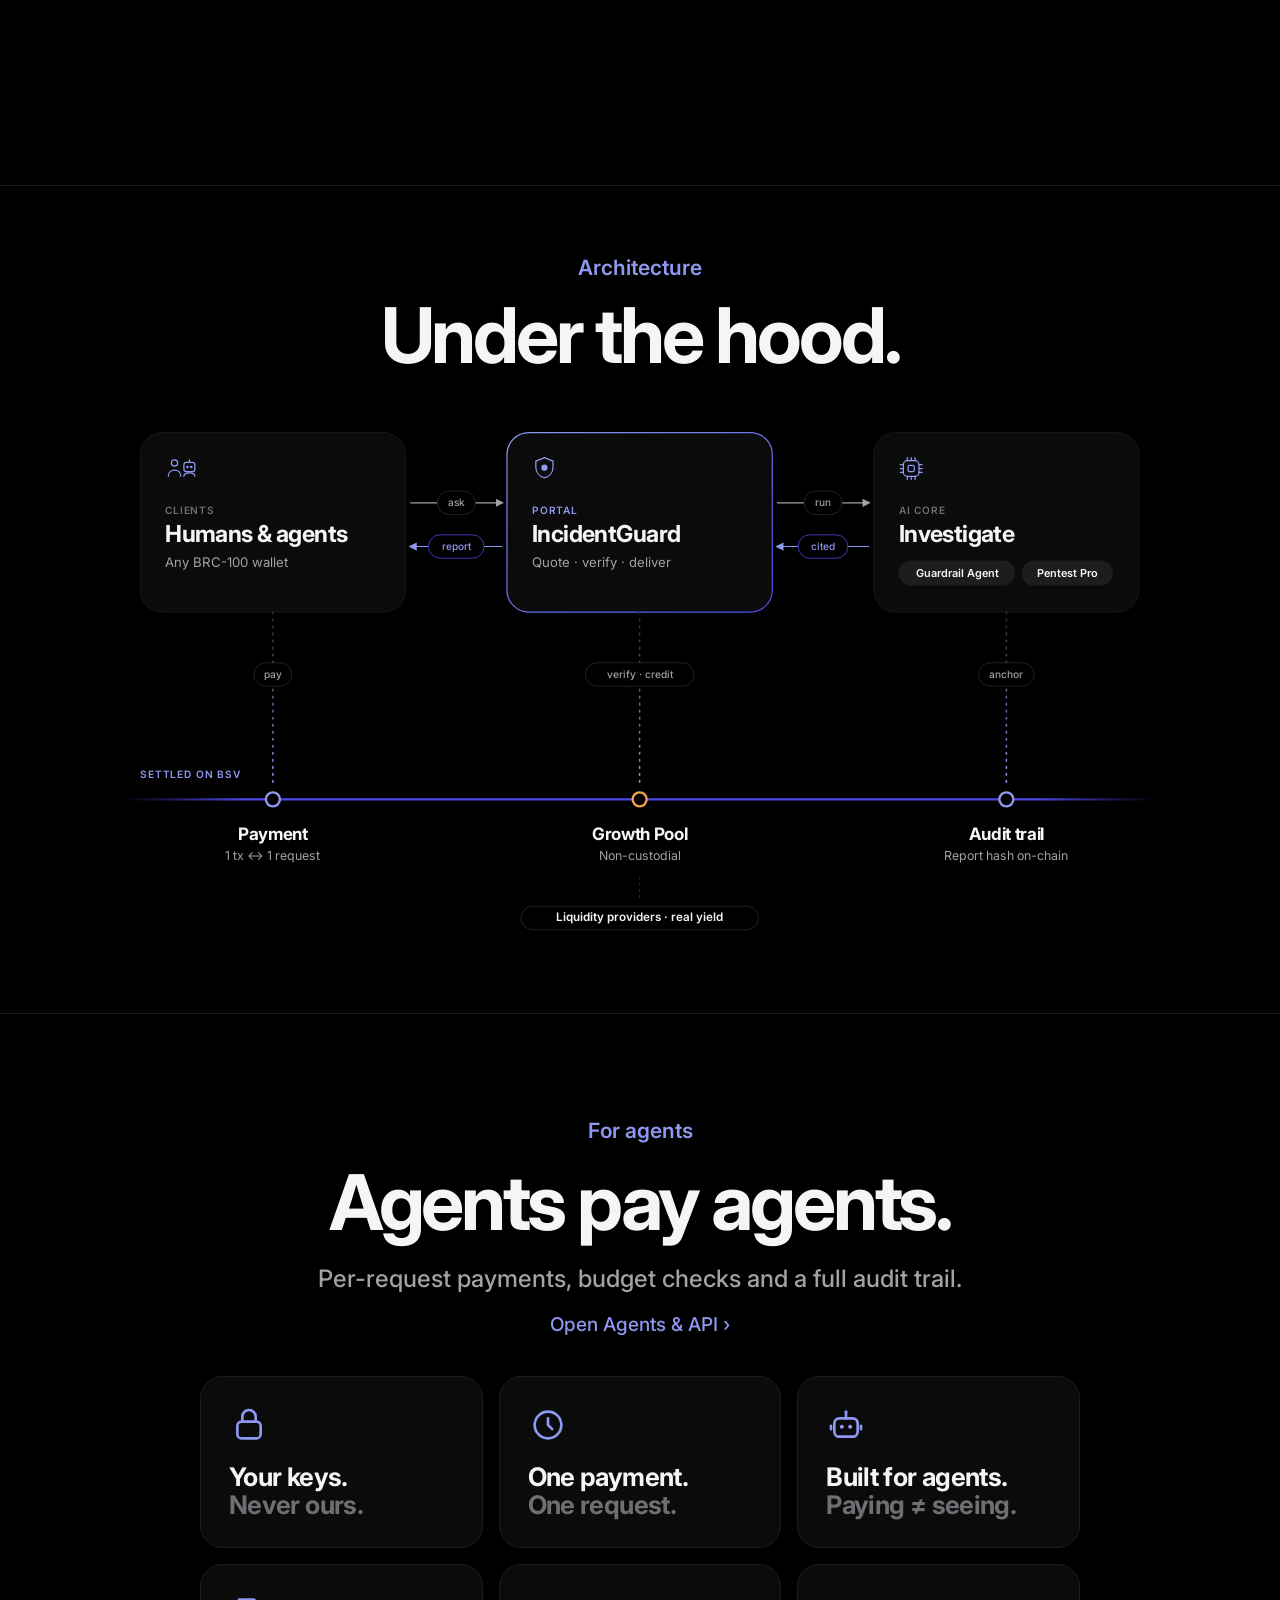
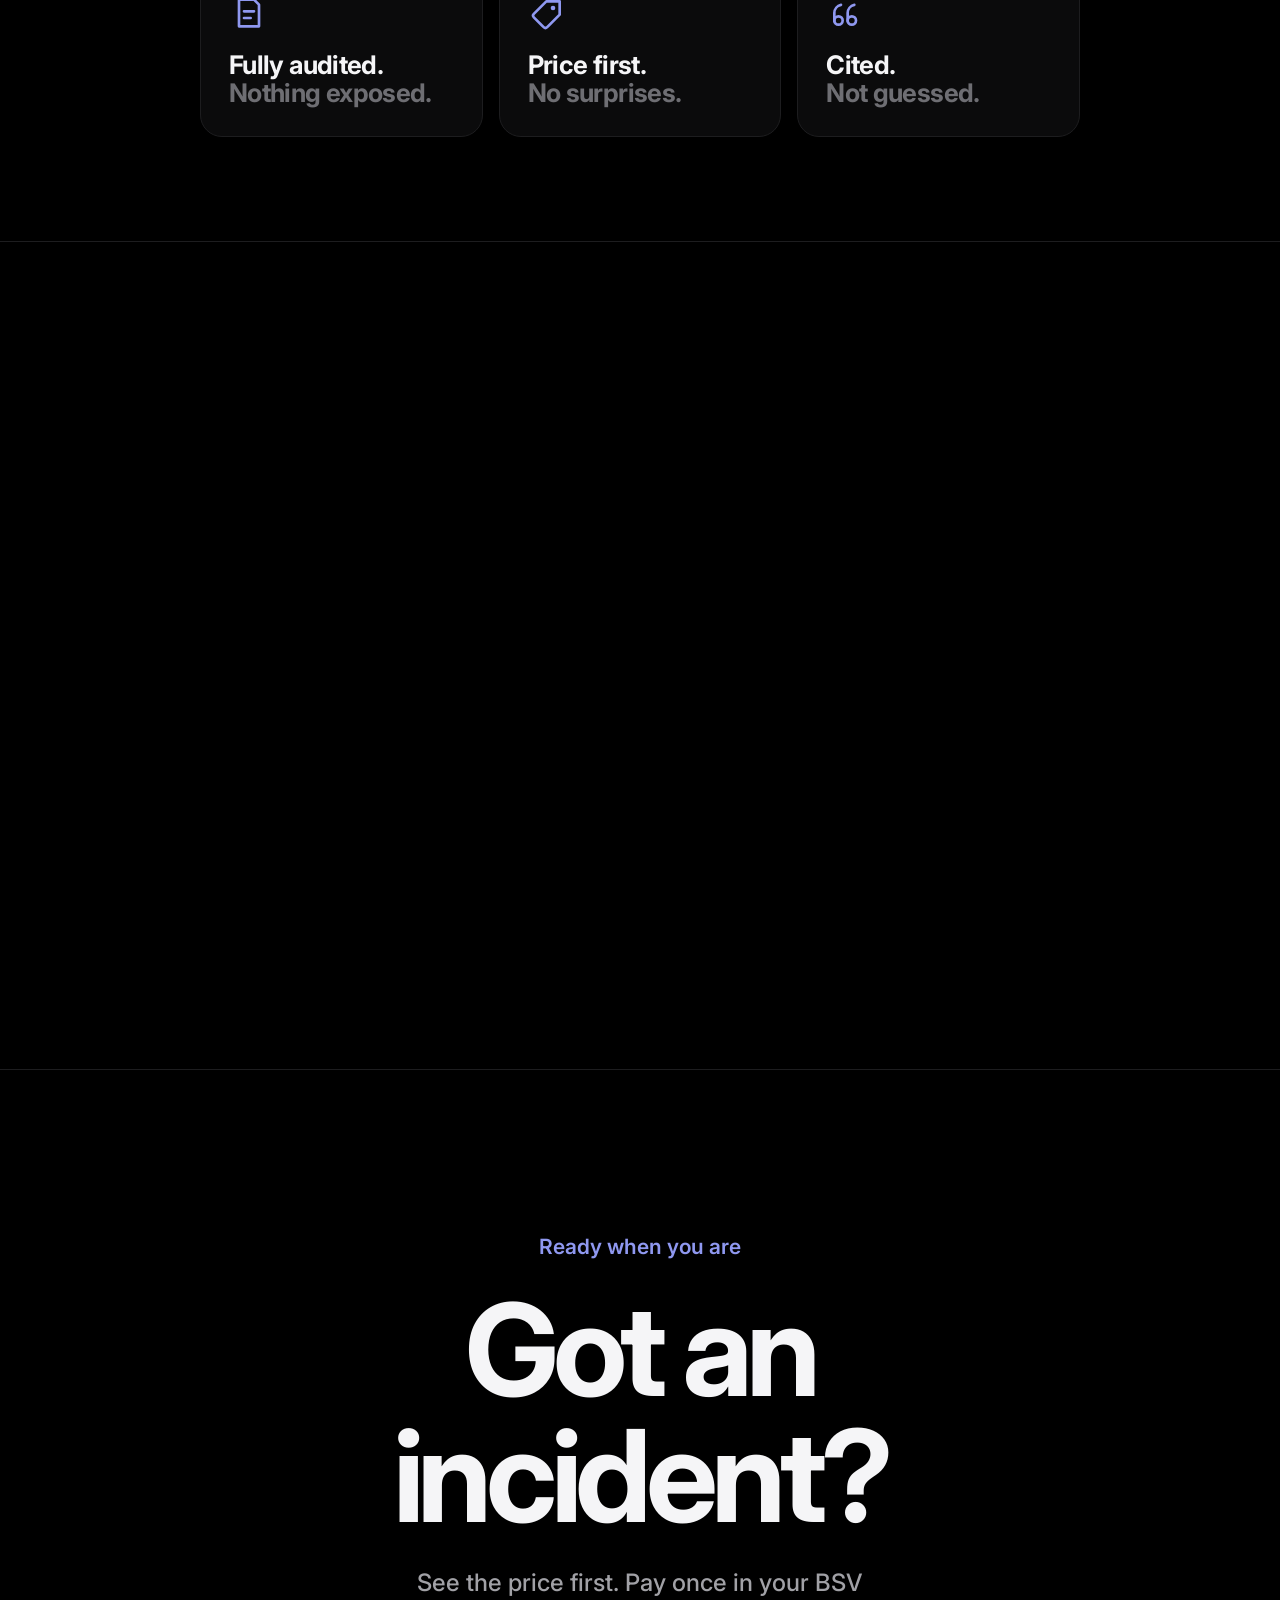
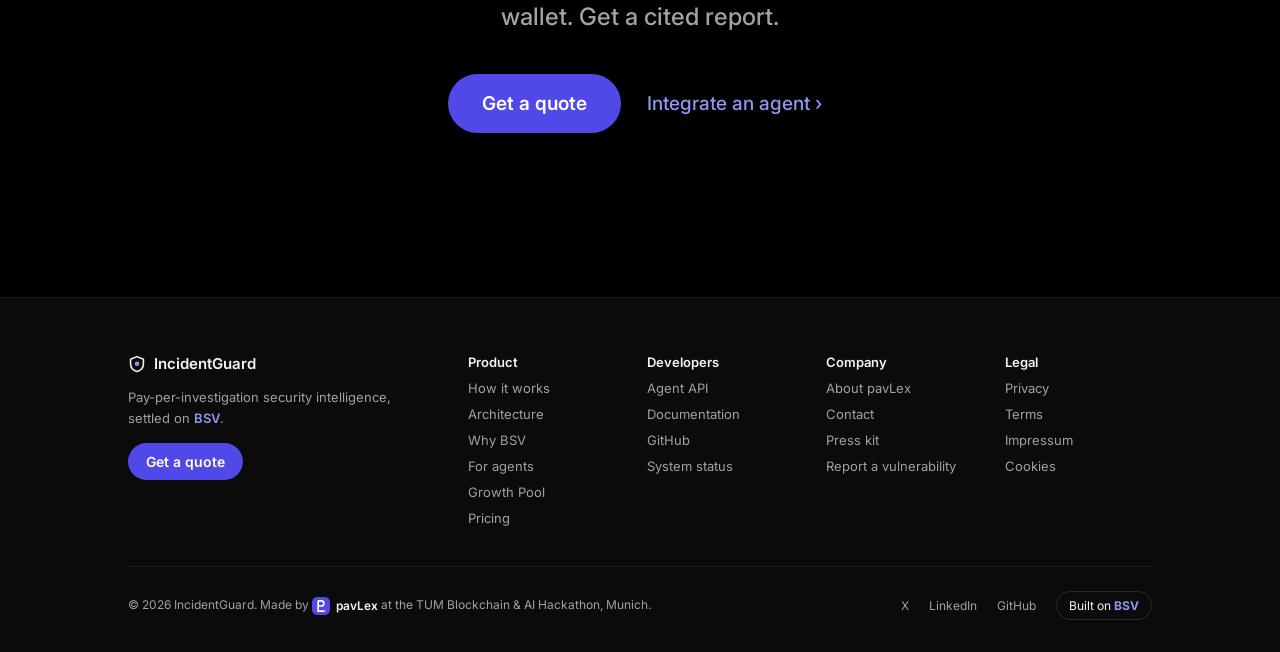
==== commit b18a8715: "Add pavLex logo and About page; link footer Co-Authored-By: Claude Opus 5.5 <noreply@anthropic.com> " ====
--- a/landing-page/index.html
+++ b/landing-page/index.html
@@ -272,8 +272,8 @@
 </div>
 <div style="display: flex; flex-direction: column; gap: 10px">
 <strong style="color: #F5F5F7; font-size: 13px; font-weight: 600">Company</strong>
-<a href="#" style="text-decoration: none; color: #A1A1A6">About pavLex</a>
-<a href="#" style="text-decoration: none; color: #A1A1A6">Contact</a>
+<a href="../about/" style="text-decoration: none; color: #A1A1A6">About pavLex</a>
+<a href="../about/#contact" style="text-decoration: none; color: #A1A1A6">Contact</a>
 <a href="#" style="text-decoration: none; color: #A1A1A6">Press kit</a>
 <a href="#" style="text-decoration: none; color: #A1A1A6">Report a vulnerability</a>
 </div>
@@ -288,7 +288,7 @@
 </div>
 
 <div style="display: flex; flex-wrap: wrap; justify-content: space-between; align-items: center; gap: 16px; padding-top: 24px; border-top: 1px solid #1D1D1F; font-size: 12px">
-<span>© 2026 IncidentGuard. Made by <span style="color: #F5F5F7; font-weight: 600">pavLex</span> at the TUM Blockchain &amp; AI Hackathon, Munich.</span>
+<span>© 2026 IncidentGuard. Made by <a href="../about/" style="display: inline-flex; align-items: center; gap: 6px; vertical-align: middle; text-decoration: none; color: #F5F5F7; font-weight: 600"><img src="../brand/pavlex-mark.svg" width="18" height="18" alt="" style="border-radius: 5px">pavLex</a> at the TUM Blockchain &amp; AI Hackathon, Munich.</span>
 <div style="display: flex; flex-wrap: wrap; align-items: center; gap: 20px">
 <a href="#" style="text-decoration: none; color: #A1A1A6">X</a>
 <a href="#" style="text-decoration: none; color: #A1A1A6">LinkedIn</a>
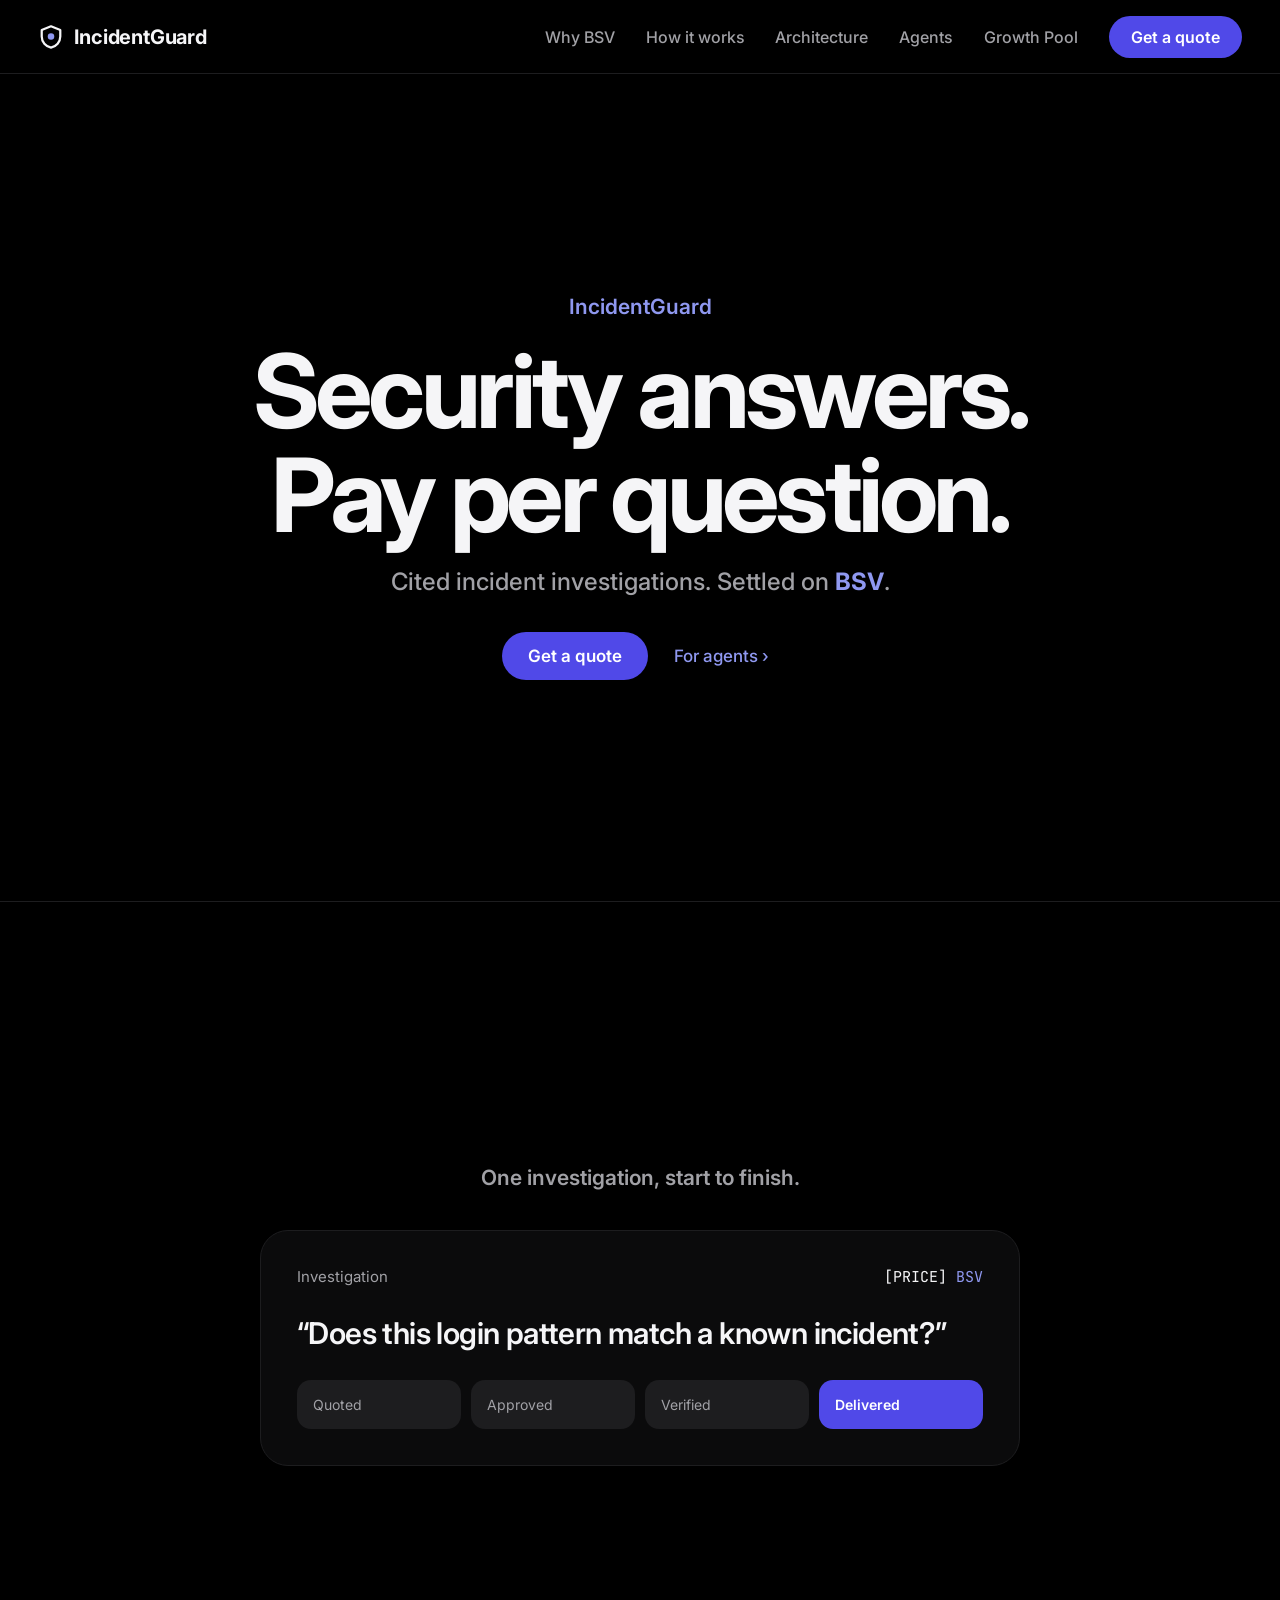
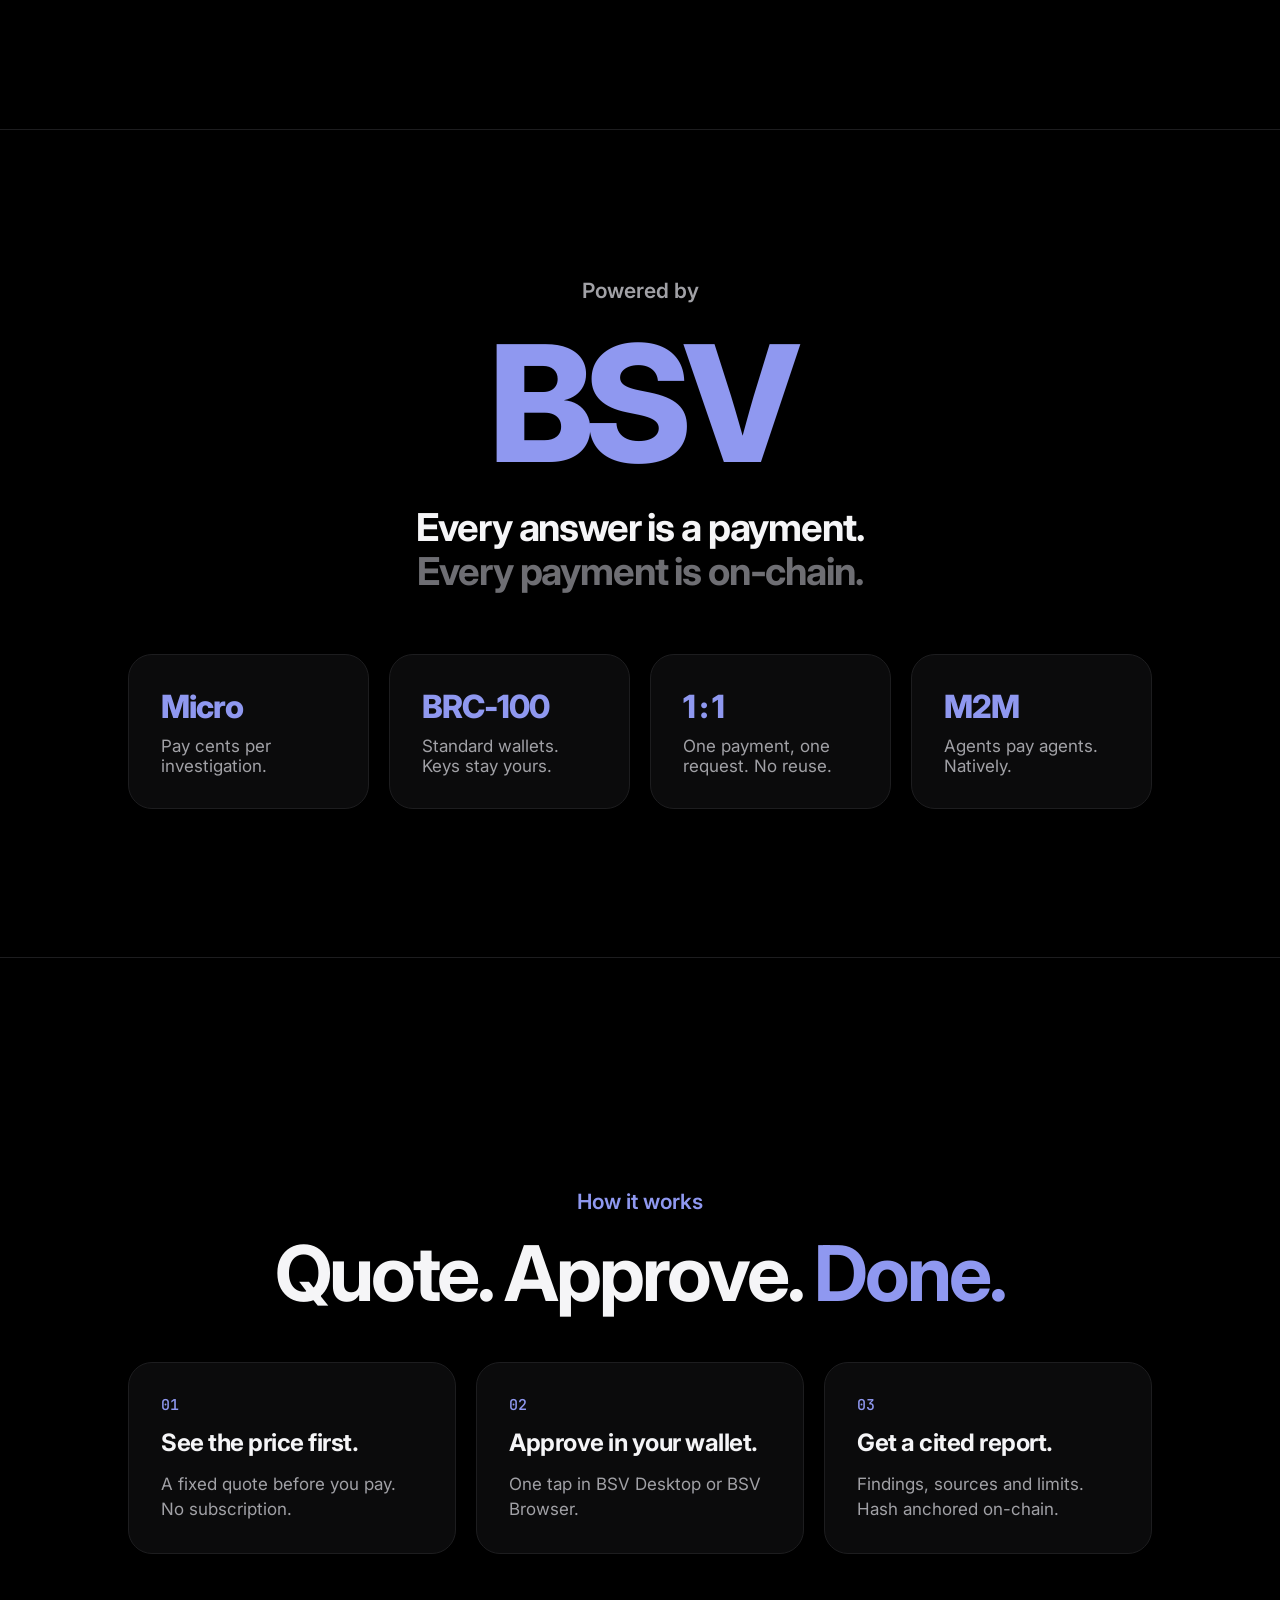
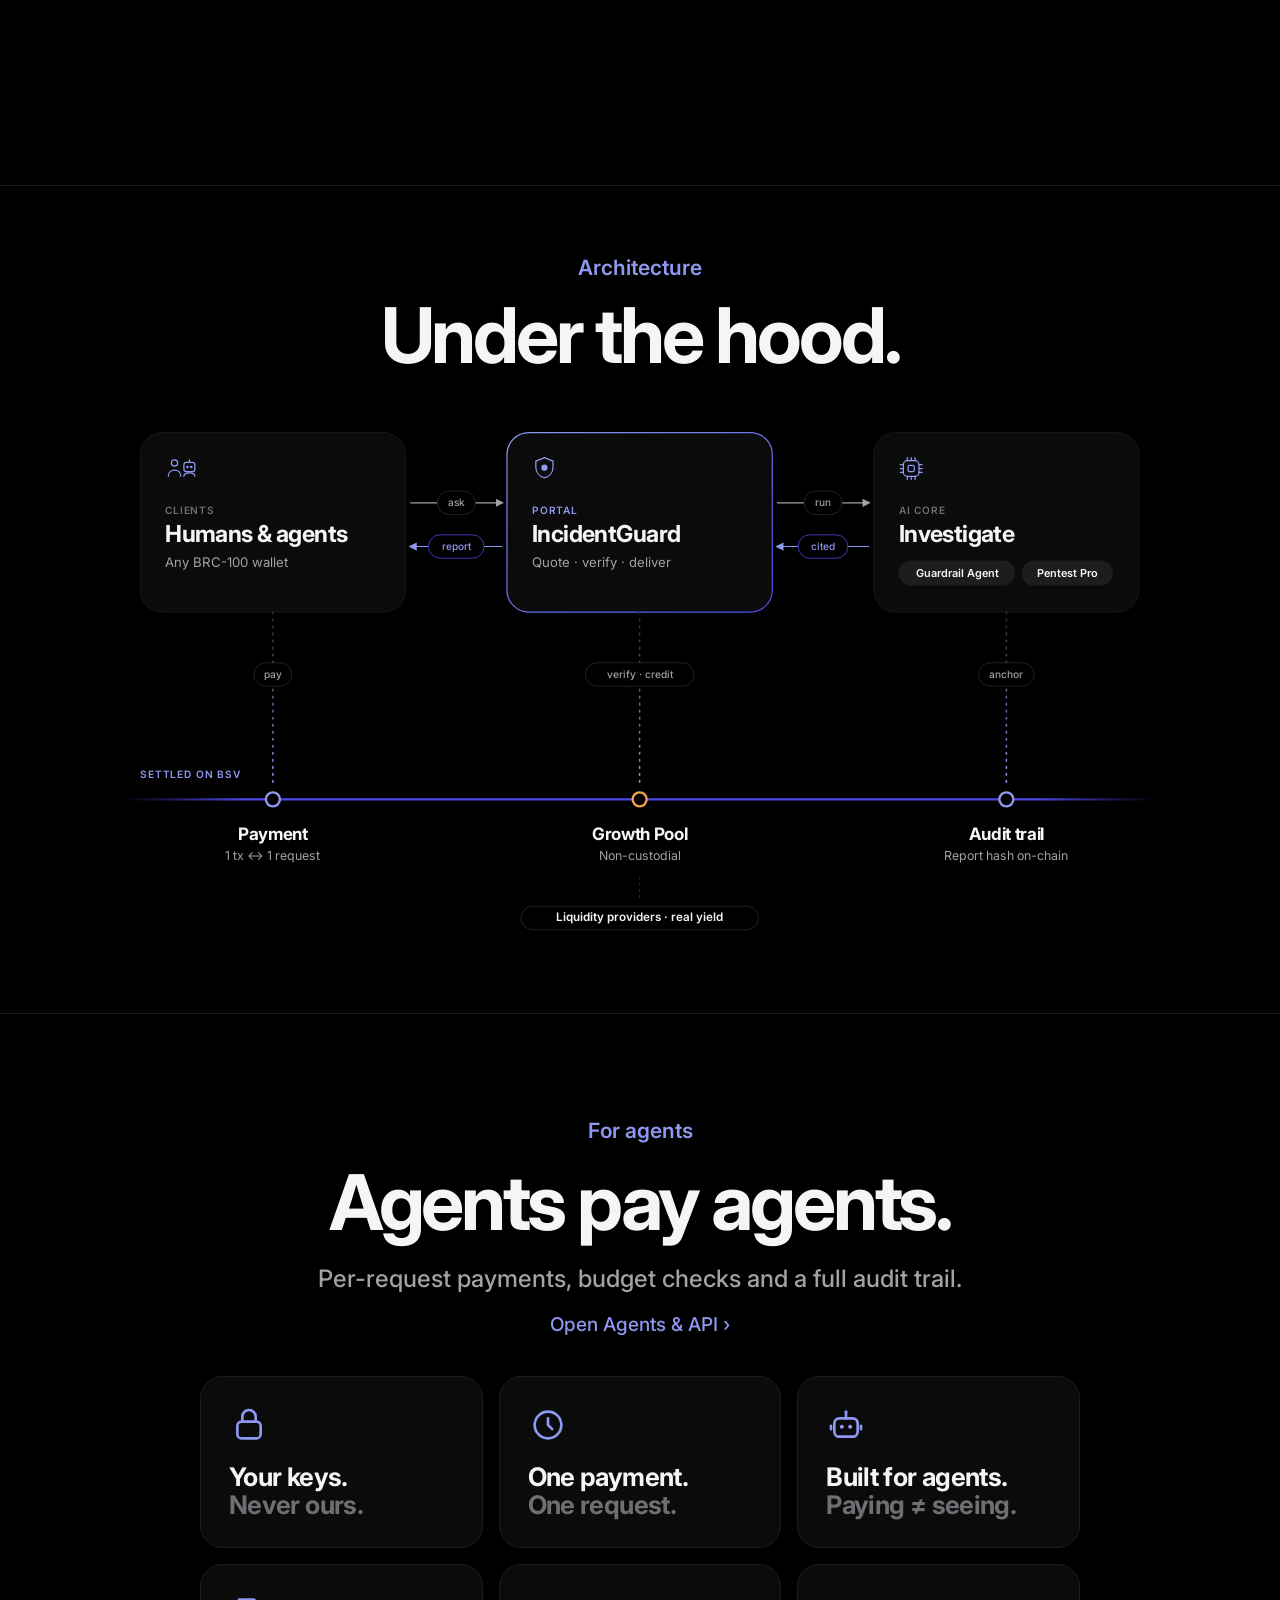
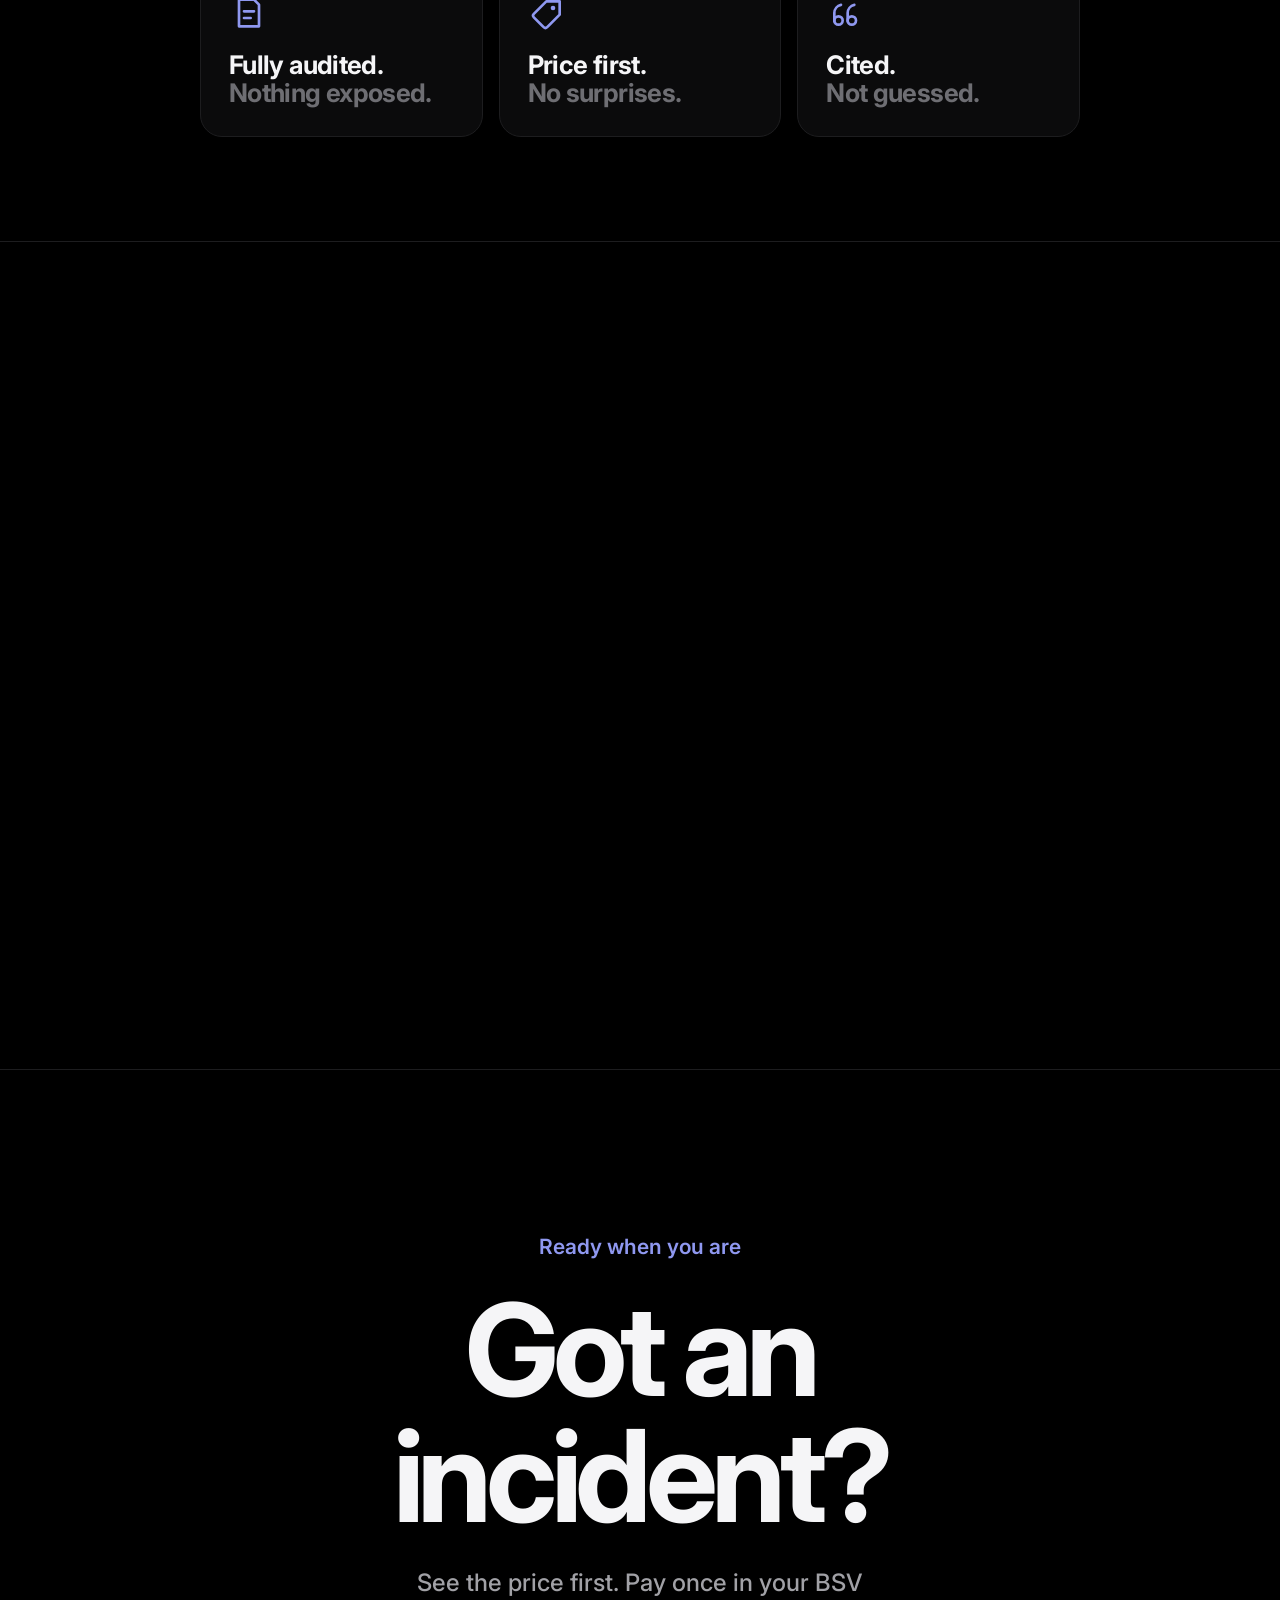
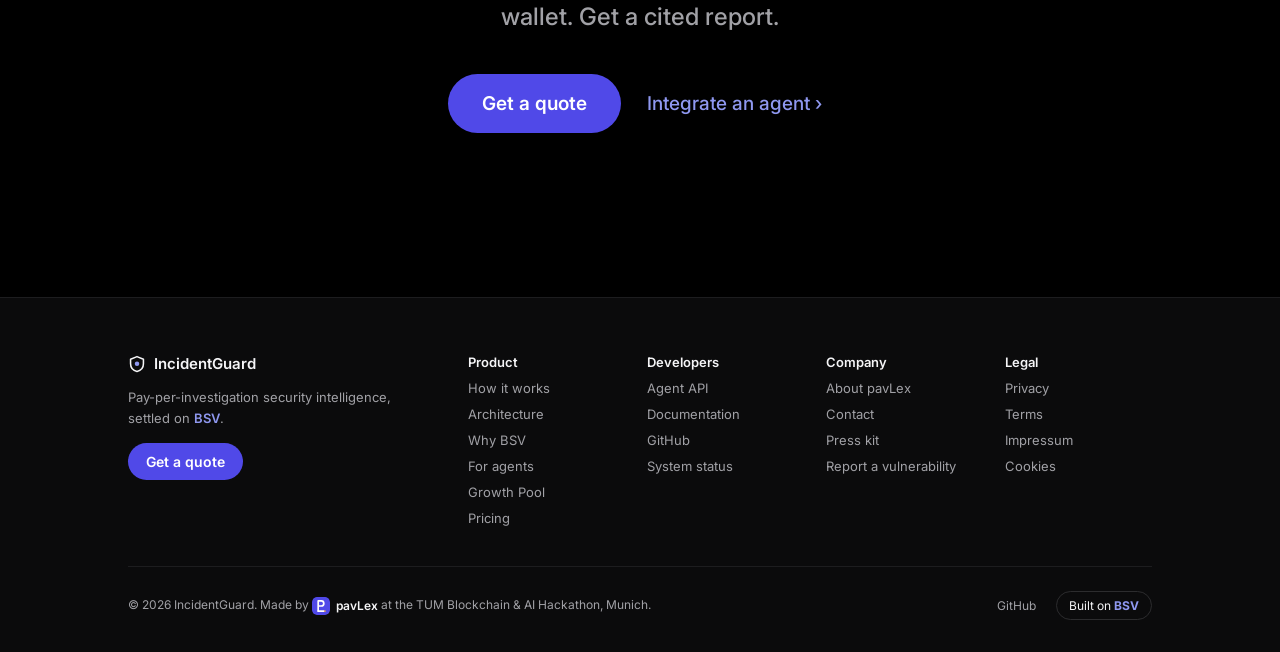
==== commit 9fe8f340: "Fully working footer: docs, status, press kit, security, legal pages Every footer link now opens a r" ====
--- a/landing-page/index.html
+++ b/landing-page/index.html
@@ -266,23 +266,23 @@
 <div style="display: flex; flex-direction: column; gap: 10px">
 <strong style="color: #F5F5F7; font-size: 13px; font-weight: 600">Developers</strong>
 <a href="../portal/agents.html" style="text-decoration: none; color: #A1A1A6">Agent API</a>
-<a href="#" style="text-decoration: none; color: #A1A1A6">Documentation</a>
+<a href="../docs/" style="text-decoration: none; color: #A1A1A6">Documentation</a>
 <a href="https://github.com/alexandru-balaban/BSV_TRACK" style="text-decoration: none; color: #A1A1A6">GitHub</a>
-<a href="#" style="text-decoration: none; color: #A1A1A6">System status</a>
+<a href="../status/" style="text-decoration: none; color: #A1A1A6">System status</a>
 </div>
 <div style="display: flex; flex-direction: column; gap: 10px">
 <strong style="color: #F5F5F7; font-size: 13px; font-weight: 600">Company</strong>
 <a href="../about/" style="text-decoration: none; color: #A1A1A6">About pavLex</a>
 <a href="../about/#contact" style="text-decoration: none; color: #A1A1A6">Contact</a>
-<a href="#" style="text-decoration: none; color: #A1A1A6">Press kit</a>
-<a href="#" style="text-decoration: none; color: #A1A1A6">Report a vulnerability</a>
+<a href="../press/" style="text-decoration: none; color: #A1A1A6">Press kit</a>
+<a href="../security/" style="text-decoration: none; color: #A1A1A6">Report a vulnerability</a>
 </div>
 <div style="display: flex; flex-direction: column; gap: 10px">
 <strong style="color: #F5F5F7; font-size: 13px; font-weight: 600">Legal</strong>
-<a href="#" style="text-decoration: none; color: #A1A1A6">Privacy</a>
-<a href="#" style="text-decoration: none; color: #A1A1A6">Terms</a>
-<a href="#" style="text-decoration: none; color: #A1A1A6">Impressum</a>
-<a href="#" style="text-decoration: none; color: #A1A1A6">Cookies</a>
+<a href="../legal/privacy.html" style="text-decoration: none; color: #A1A1A6">Privacy</a>
+<a href="../legal/terms.html" style="text-decoration: none; color: #A1A1A6">Terms</a>
+<a href="../legal/impressum.html" style="text-decoration: none; color: #A1A1A6">Impressum</a>
+<a href="../legal/cookies.html" style="text-decoration: none; color: #A1A1A6">Cookies</a>
 </div>
 </nav>
 </div>
@@ -290,8 +290,6 @@
 <div style="display: flex; flex-wrap: wrap; justify-content: space-between; align-items: center; gap: 16px; padding-top: 24px; border-top: 1px solid #1D1D1F; font-size: 12px">
 <span>© 2026 IncidentGuard. Made by <a href="../about/" style="display: inline-flex; align-items: center; gap: 6px; vertical-align: middle; text-decoration: none; color: #F5F5F7; font-weight: 600"><img src="../brand/pavlex-mark.svg" width="18" height="18" alt="" style="border-radius: 5px">pavLex</a> at the TUM Blockchain &amp; AI Hackathon, Munich.</span>
 <div style="display: flex; flex-wrap: wrap; align-items: center; gap: 20px">
-<a href="#" style="text-decoration: none; color: #A1A1A6">X</a>
-<a href="#" style="text-decoration: none; color: #A1A1A6">LinkedIn</a>
 <a href="https://github.com/alexandru-balaban/BSV_TRACK" style="text-decoration: none; color: #A1A1A6">GitHub</a>
 <span style="border: 1px solid #2C2C2E; border-radius: 980px; padding: 6px 12px; color: #F5F5F7">Built on <span style="color: var(--accent-text); font-weight: 700">BSV</span></span>
 </div>
@@ -317,7 +315,8 @@
     if (!el) return;
     e.preventDefault();
     var top = id === 'top' ? 0 : el.getBoundingClientRect().top + window.scrollY - 72;
-    window.scrollTo(0, Math.max(0, top));
+    var reduce = window.matchMedia && matchMedia('(prefers-reduced-motion: reduce)').matches;
+    window.scrollTo({ top: Math.max(0, top), behavior: reduce ? 'auto' : 'smooth' });
   });
 })();
 </script>
